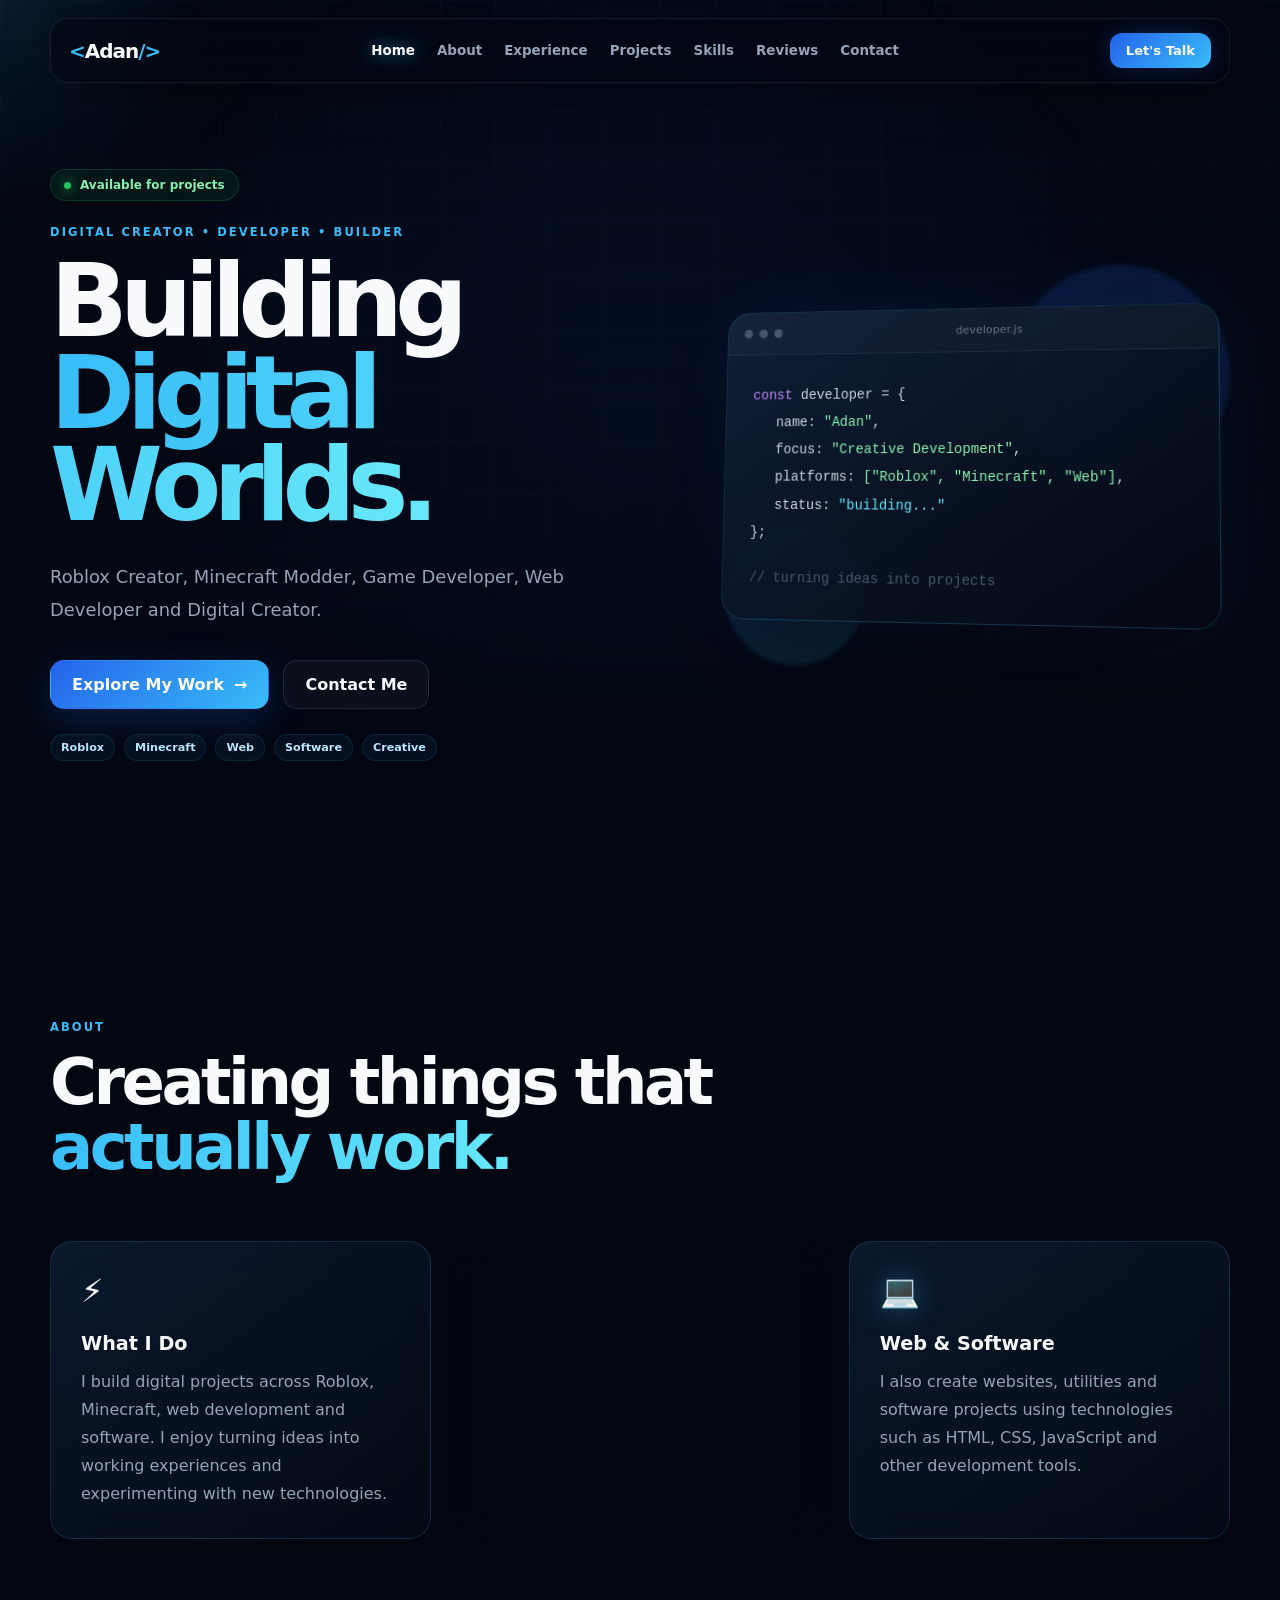
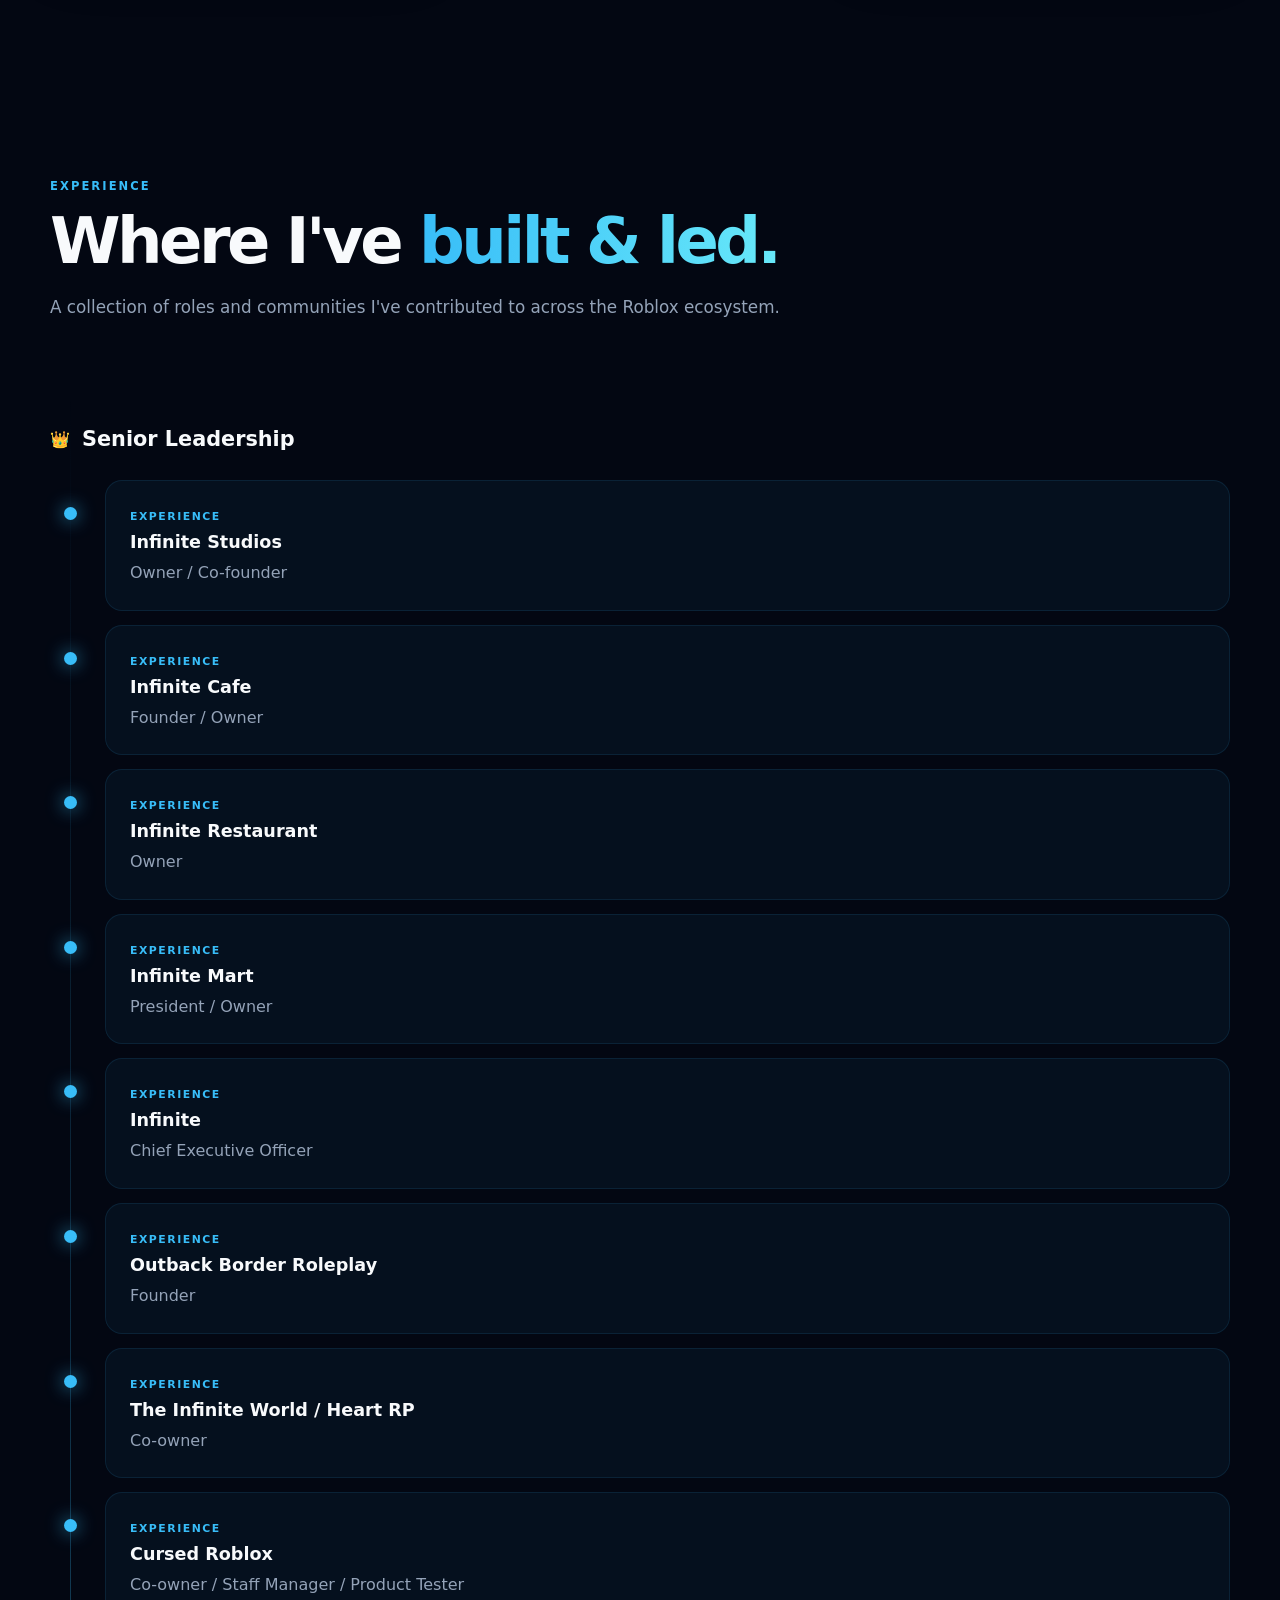
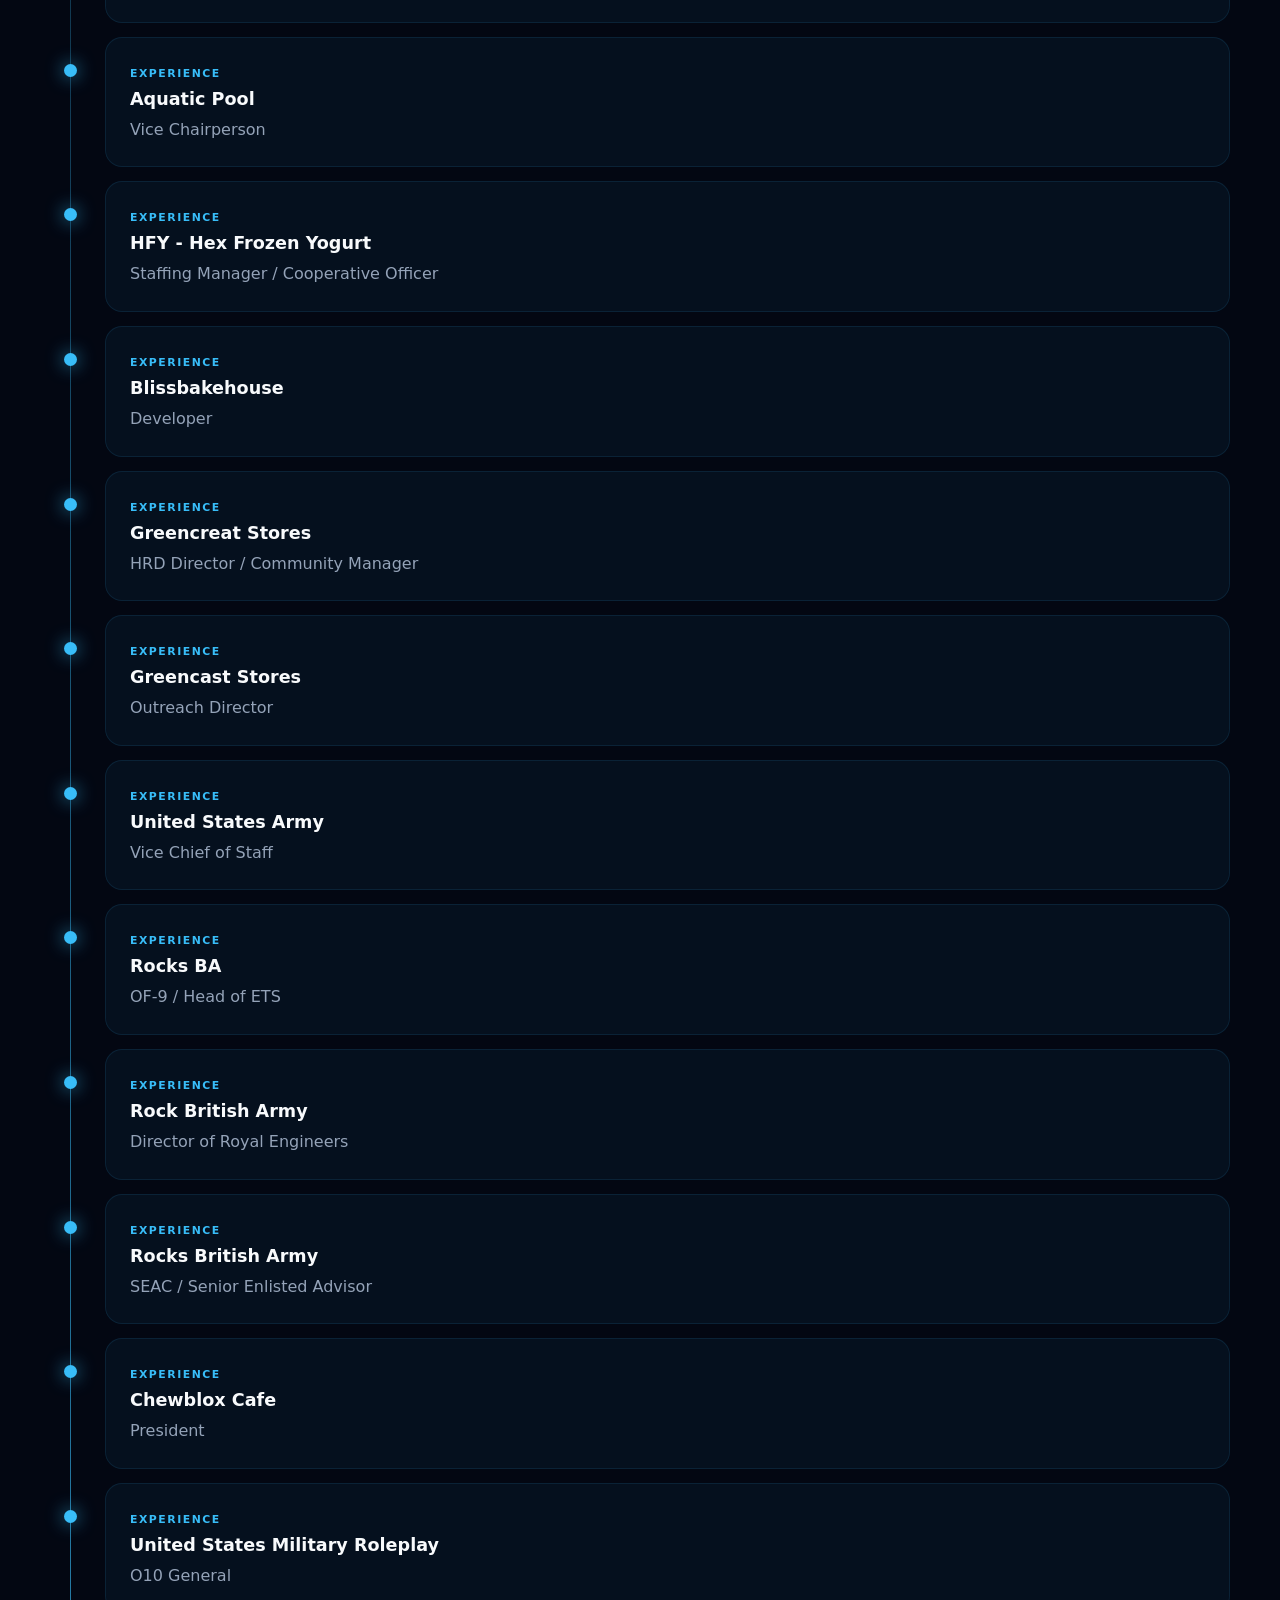
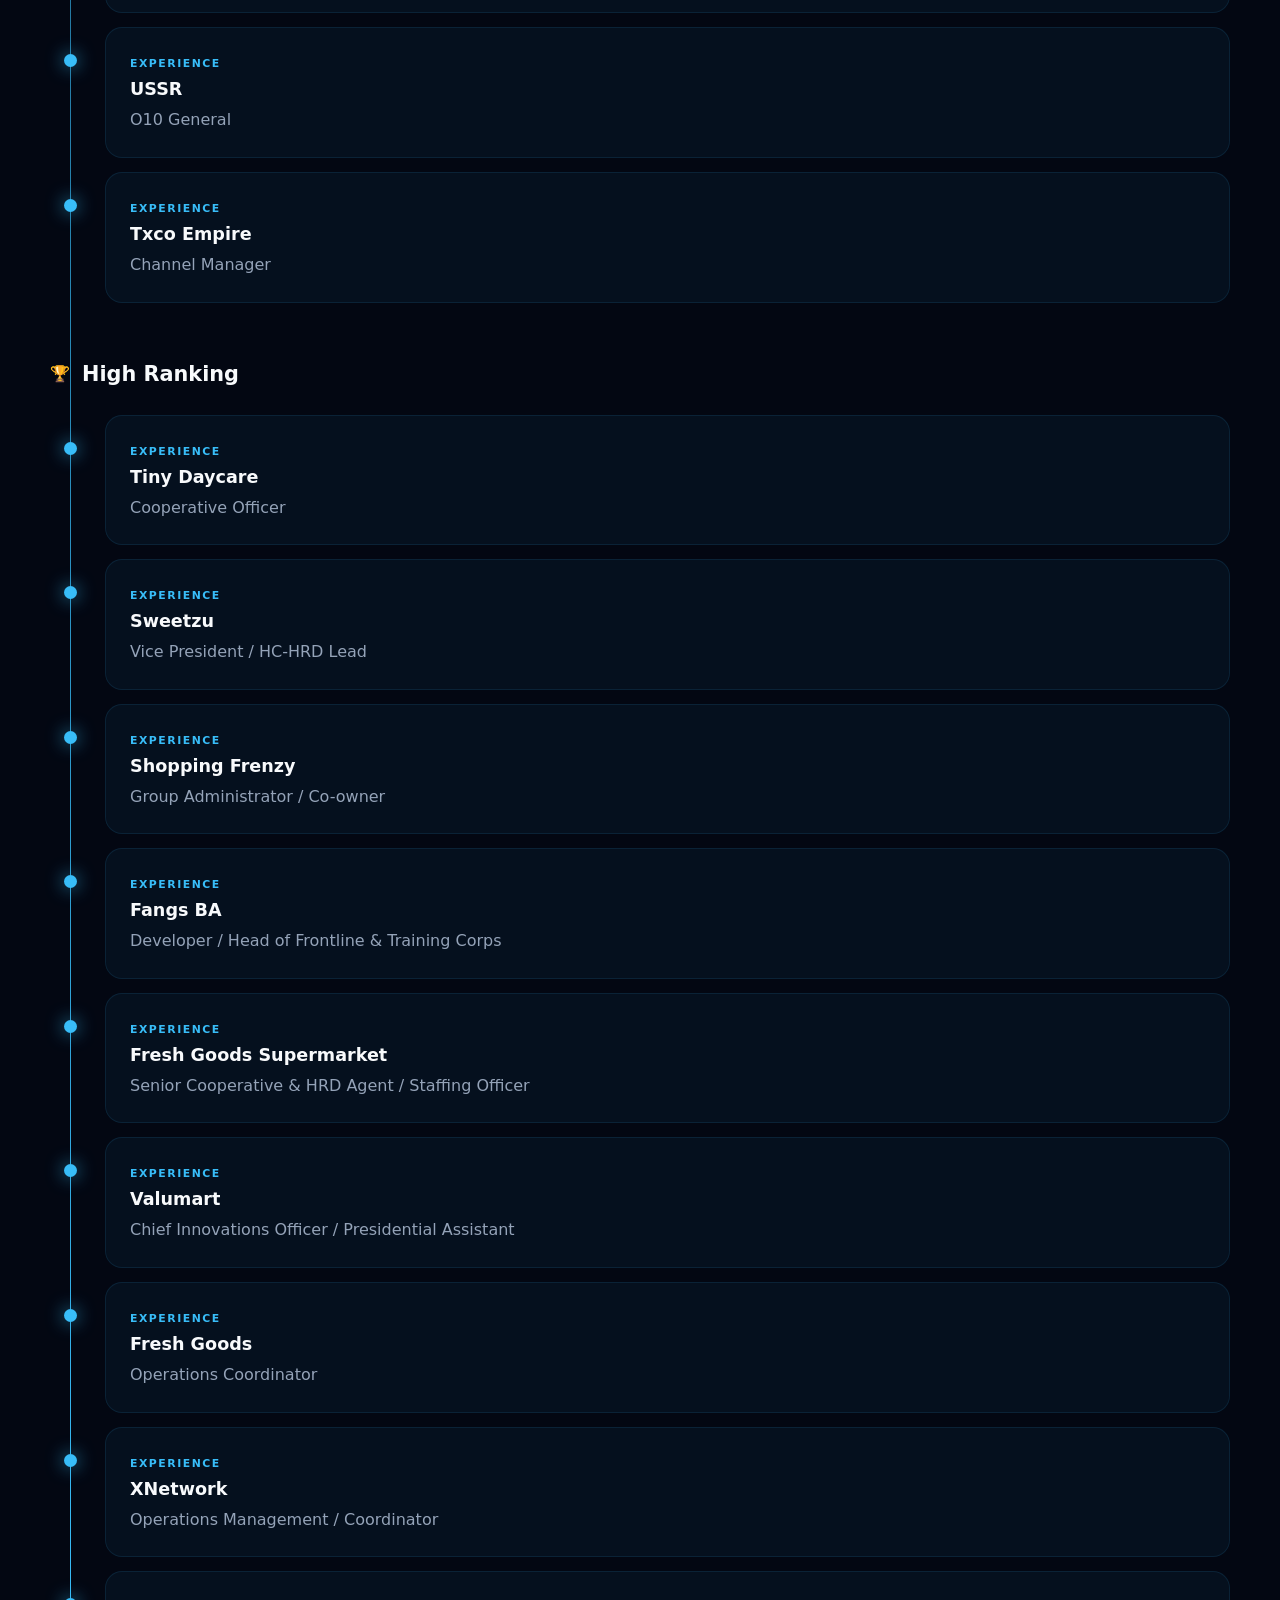
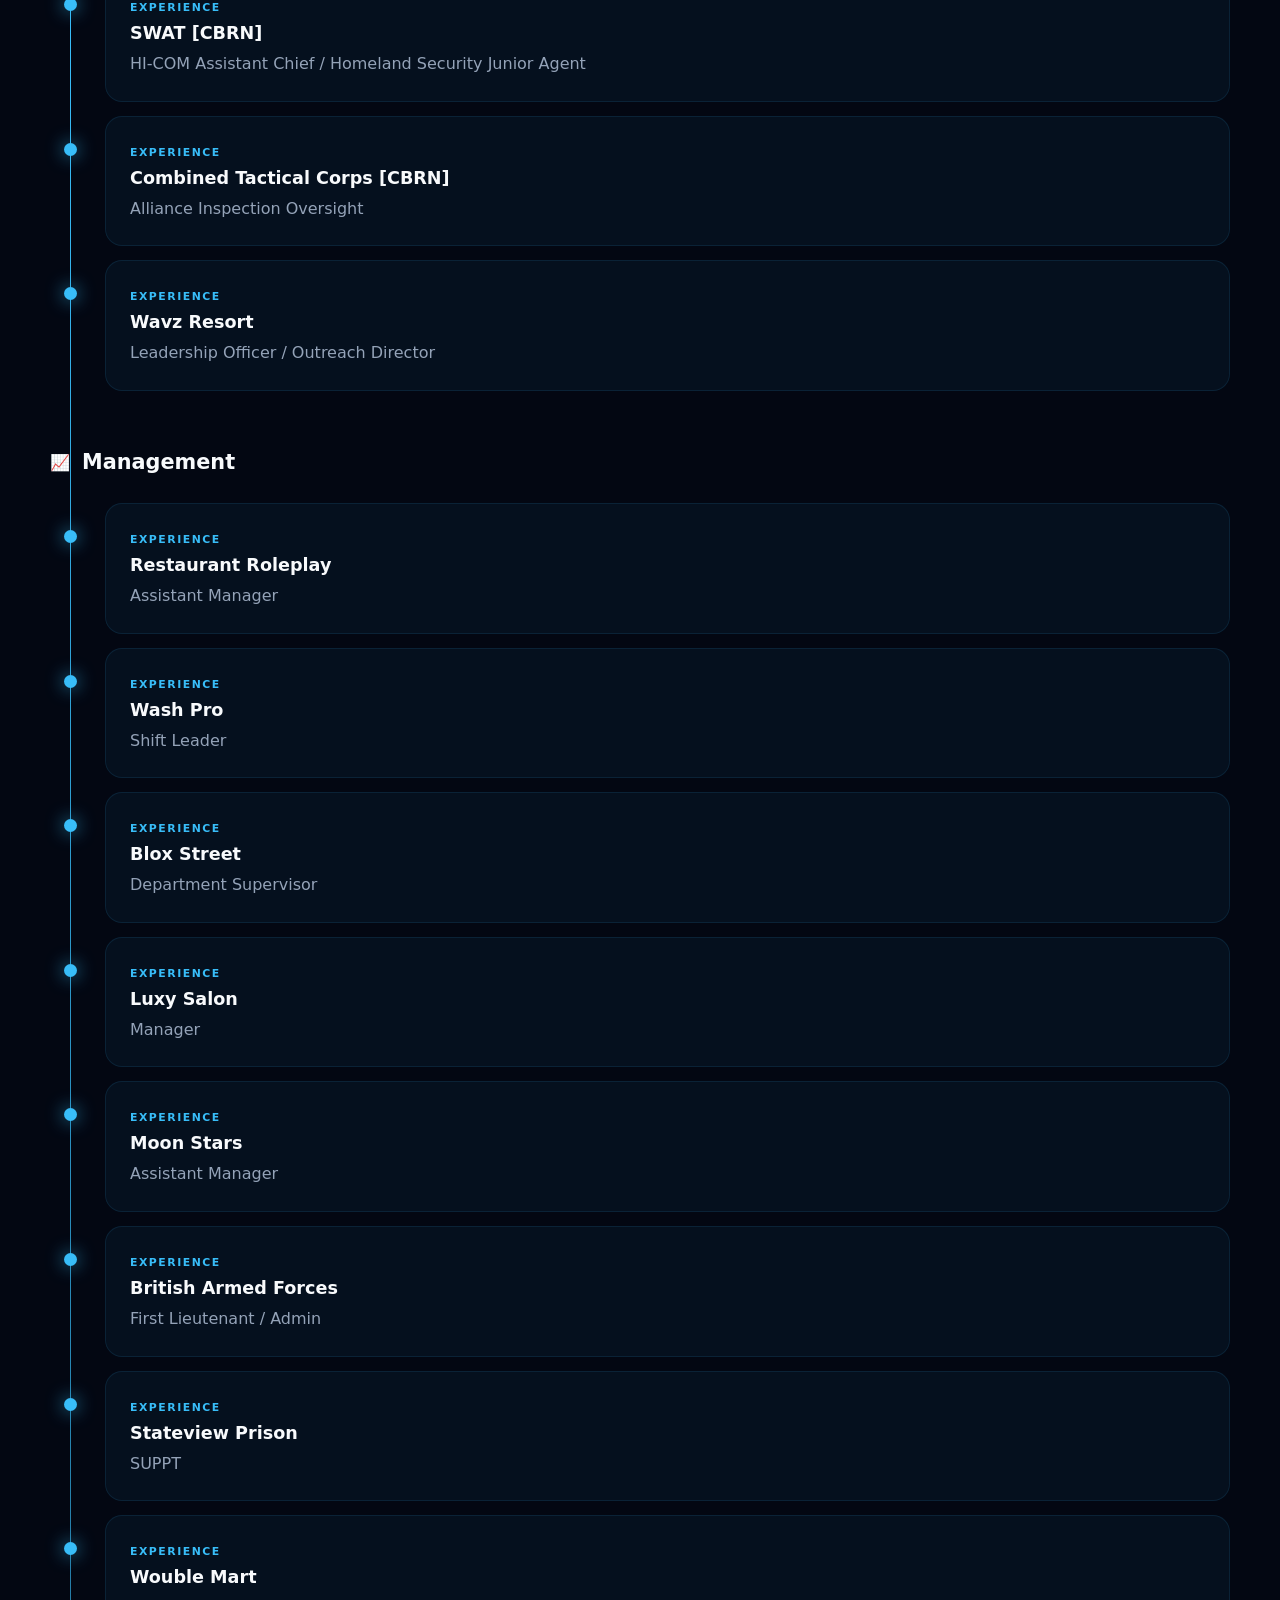
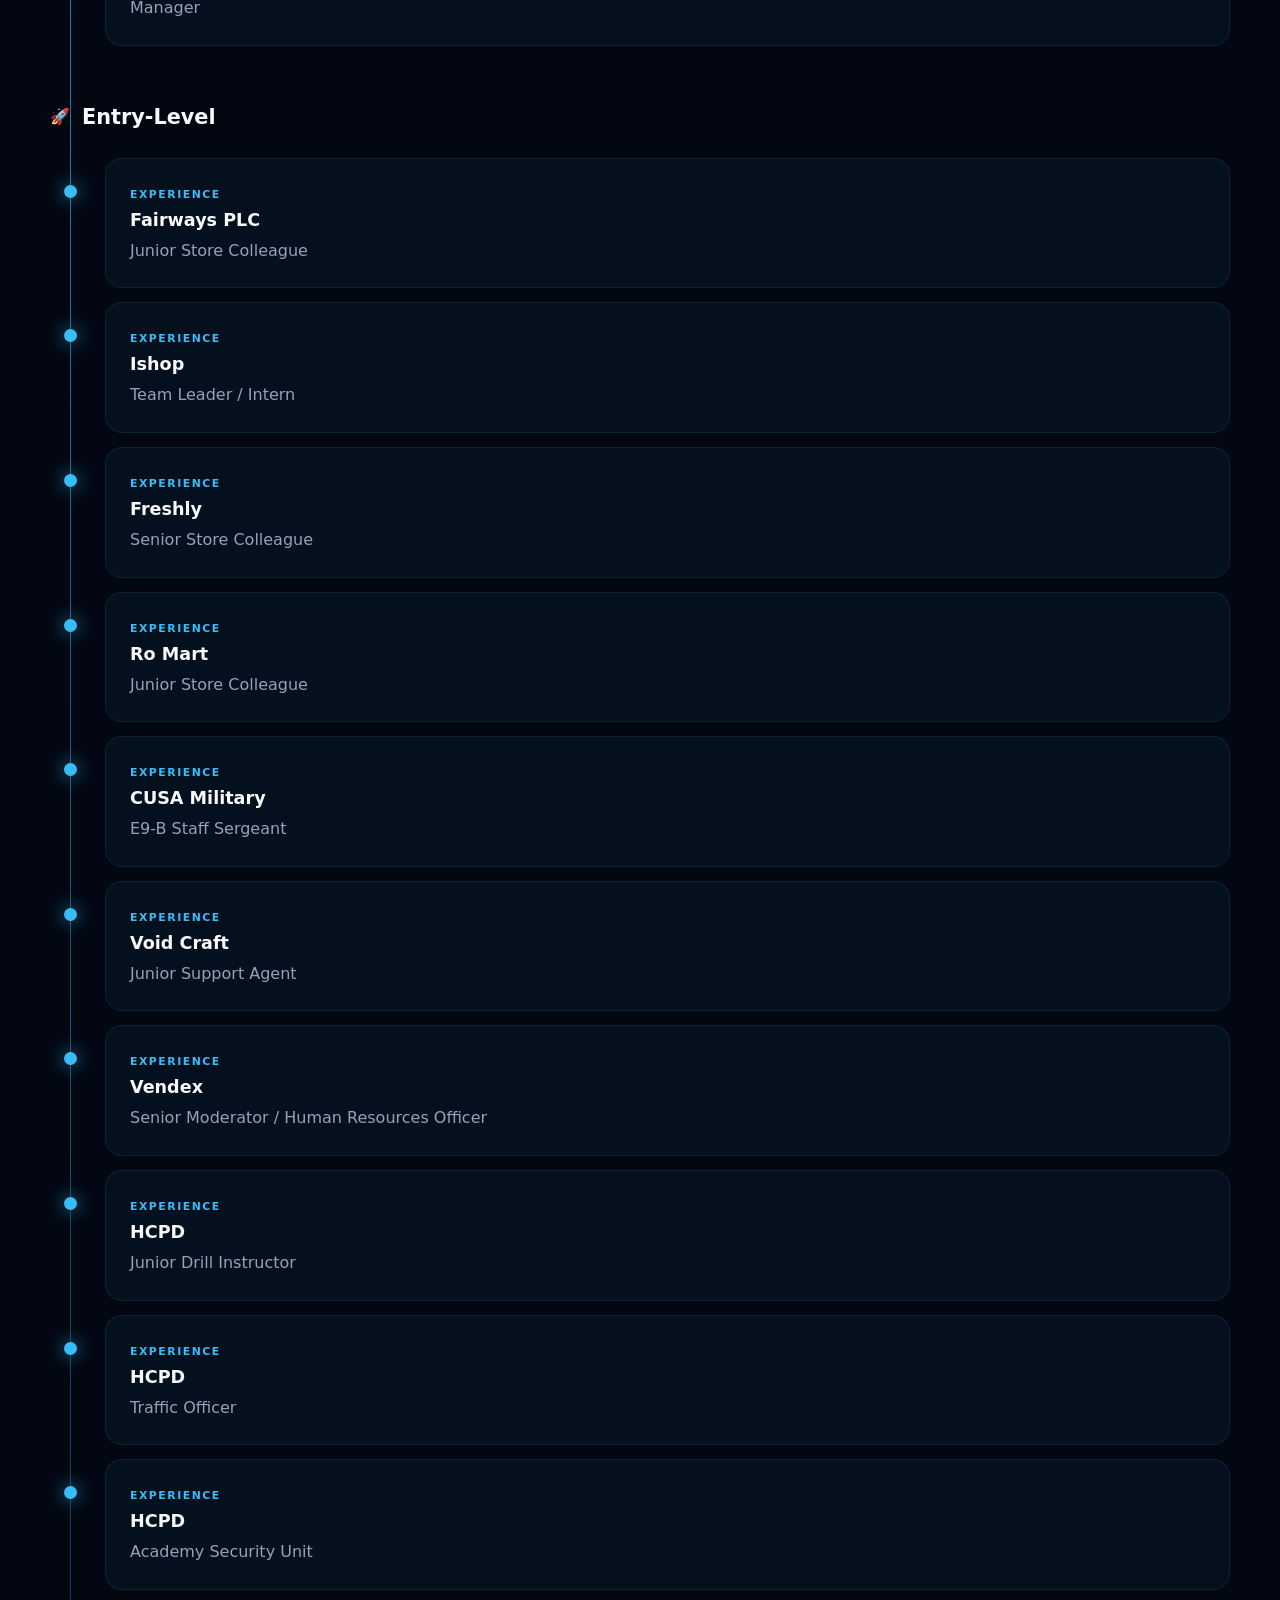
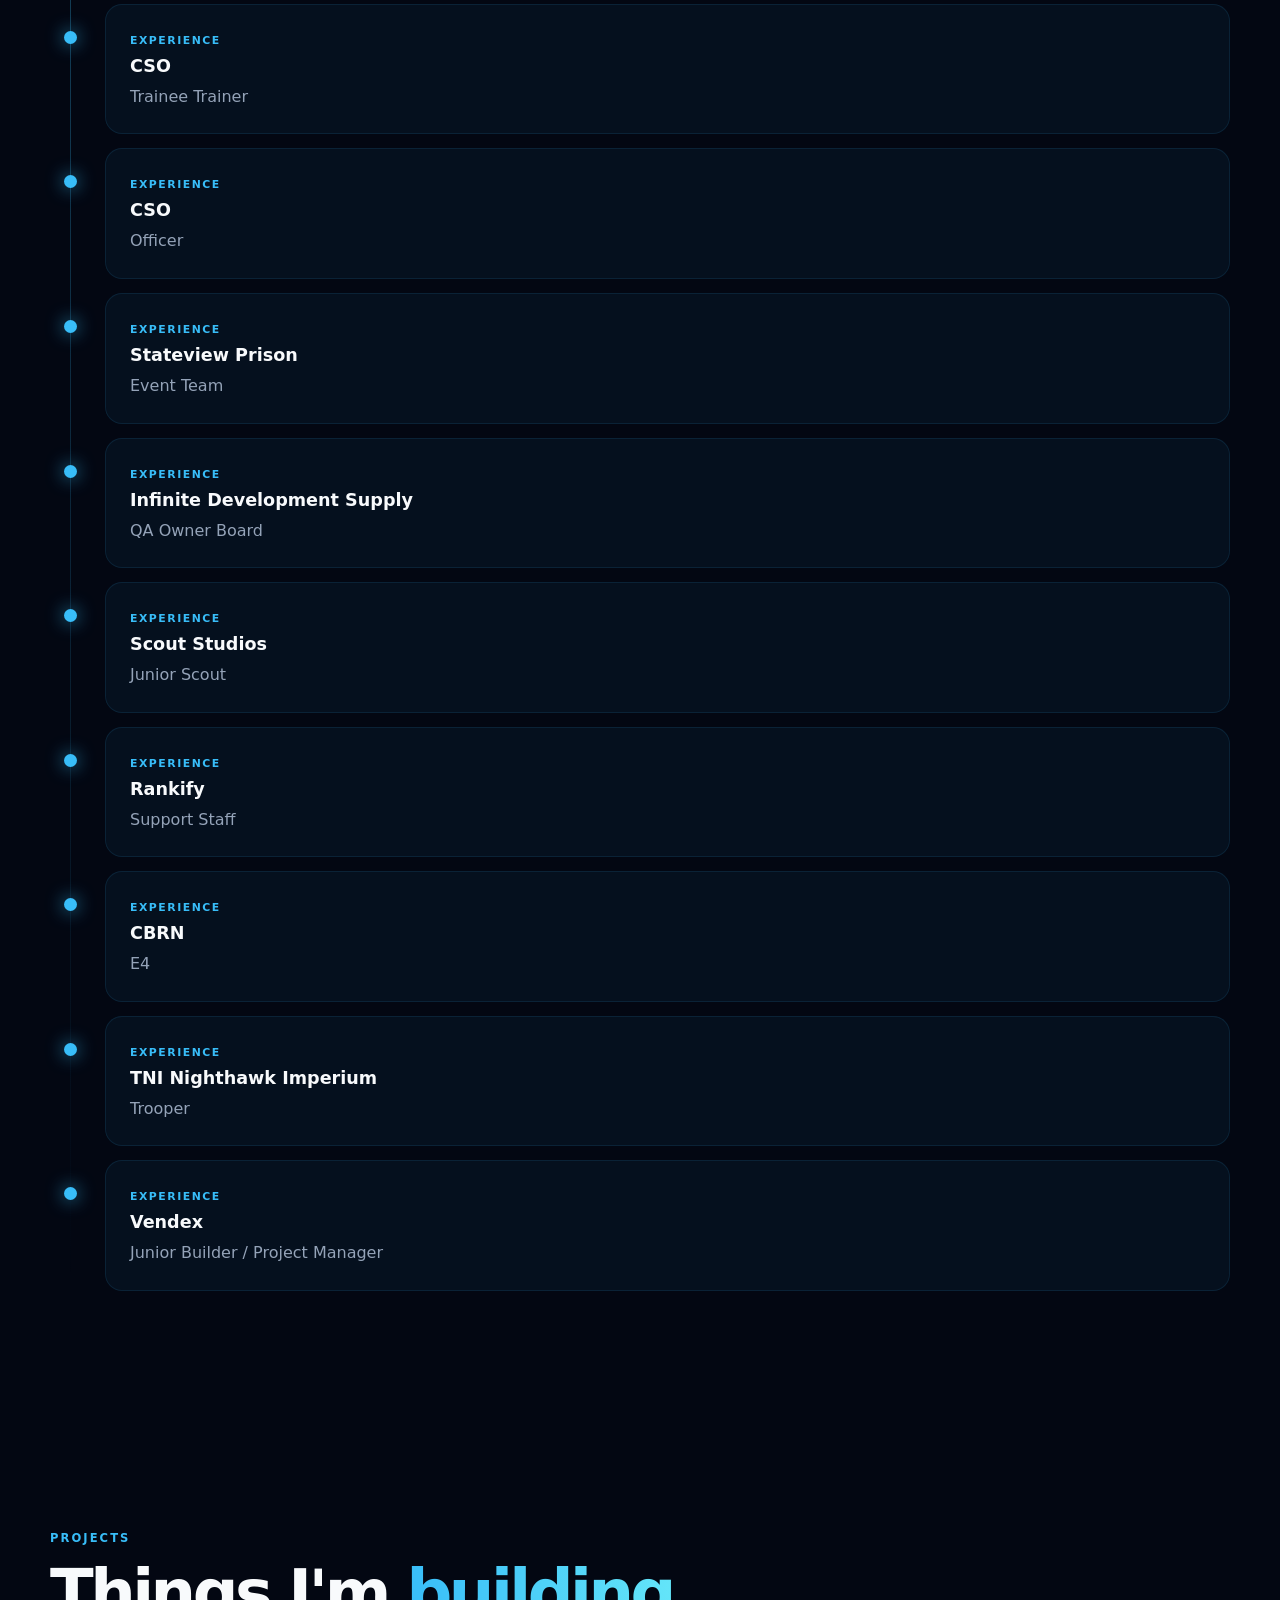
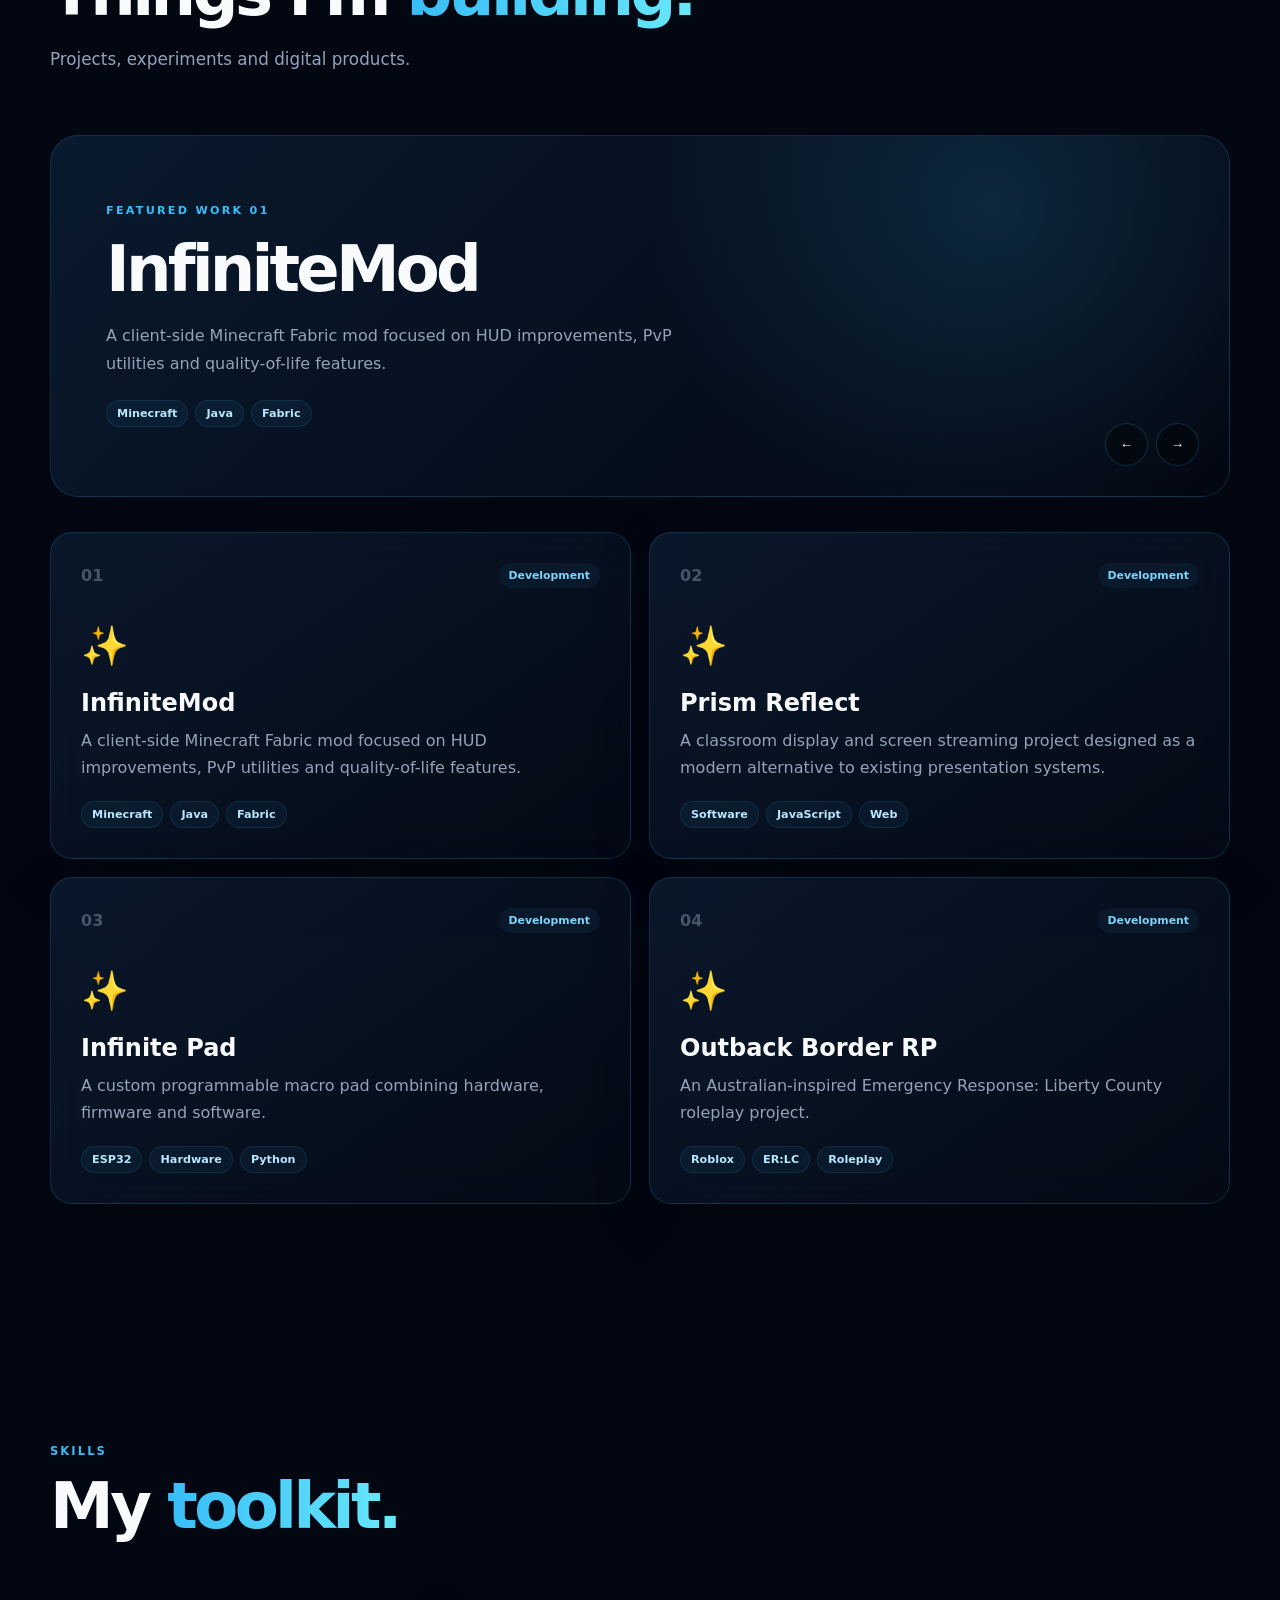
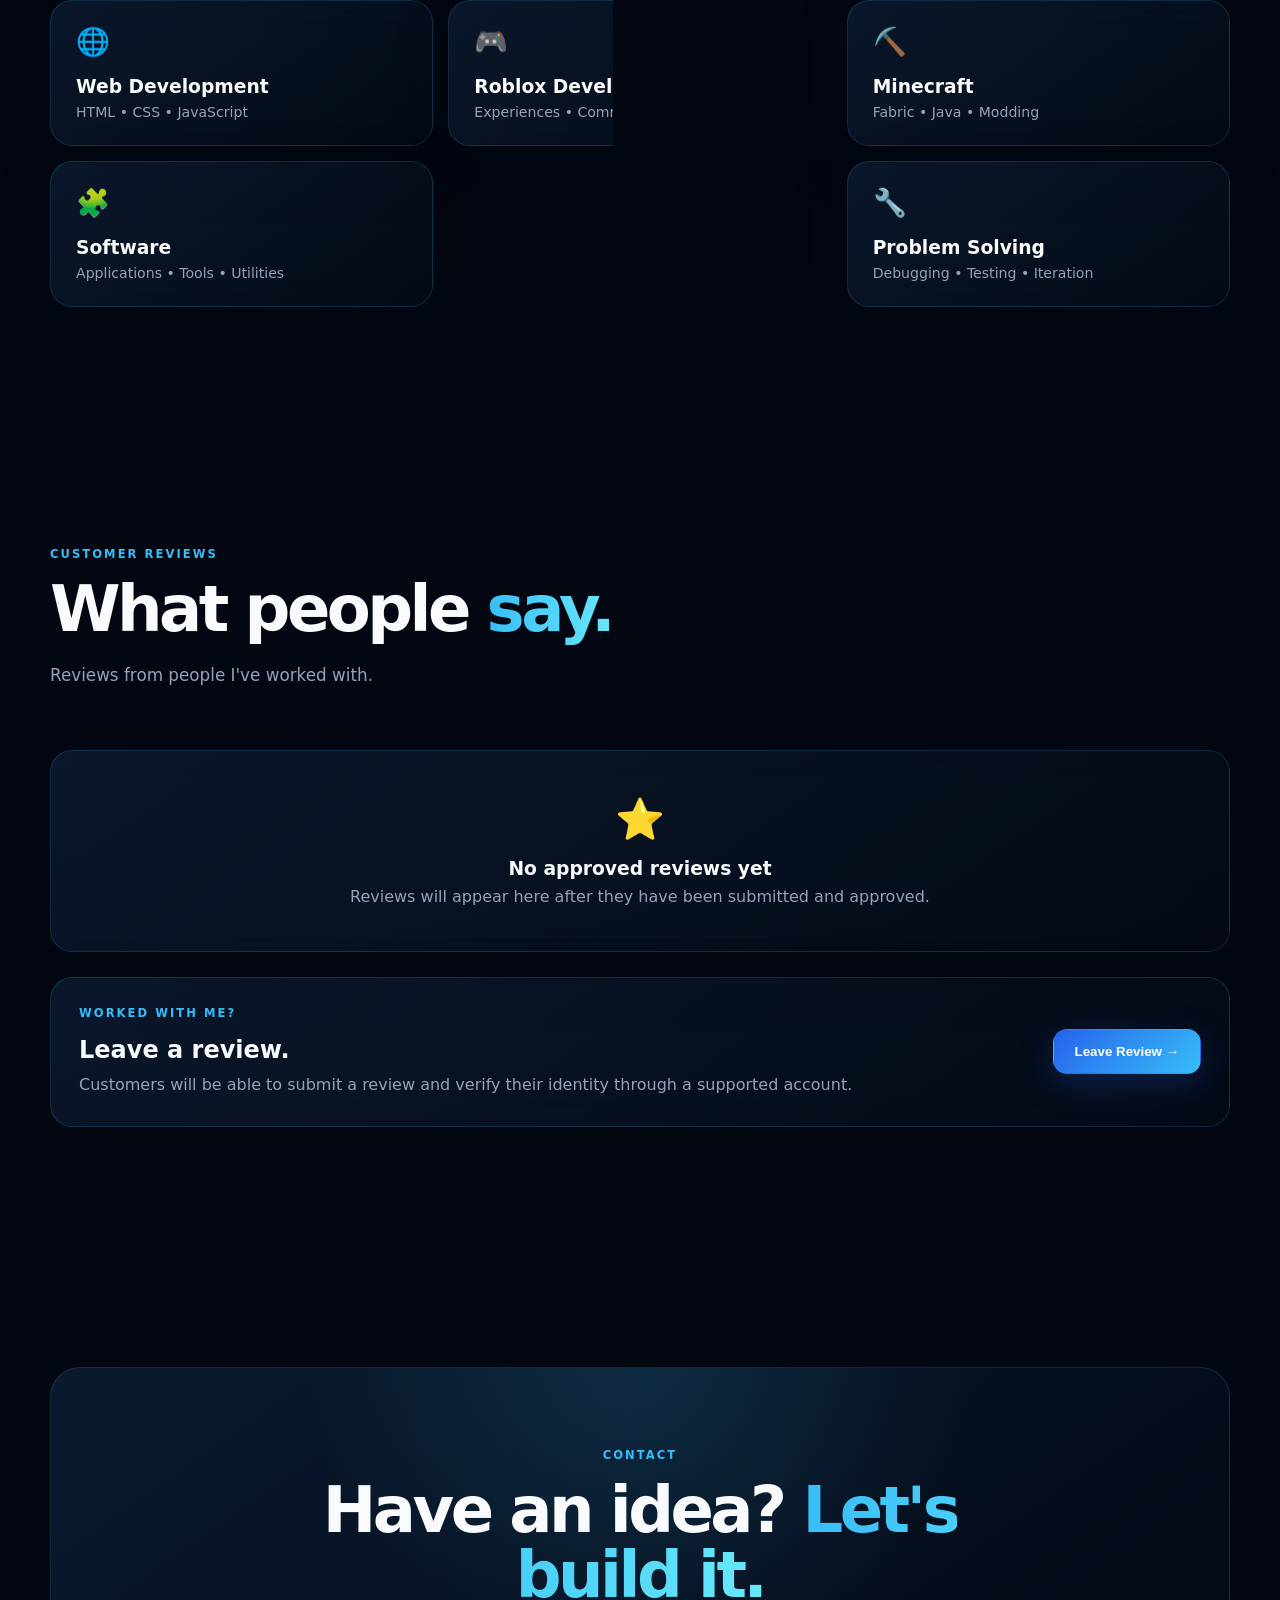
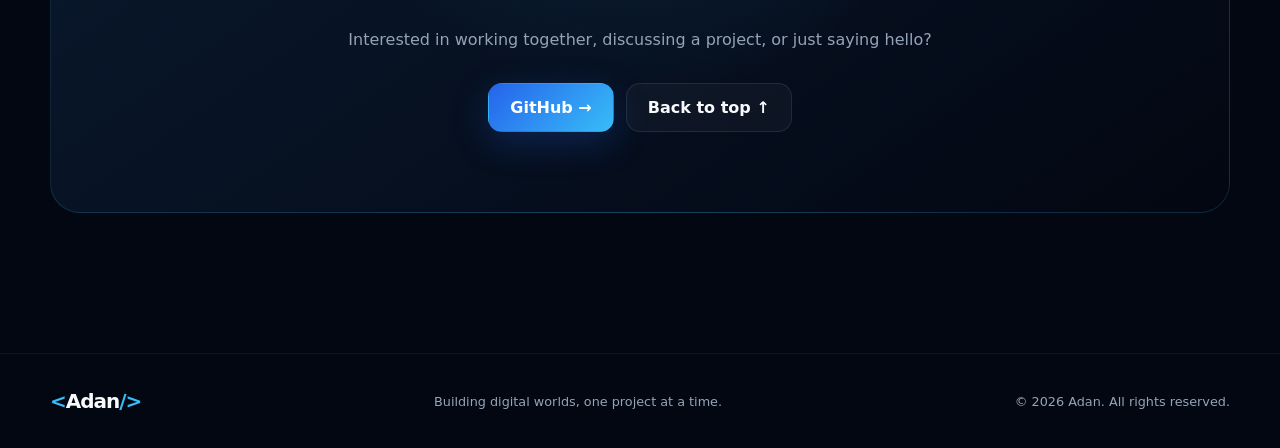
==== public/index.html @ 9a0c4b86 "Harden deployment and owner dashboard Isolate public Cloudflare assets, add D1-backed API rate limit" ====
﻿<!DOCTYPE html>
<html lang="en">
<head>
    <meta charset="UTF-8">
    <meta name="viewport" content="width=device-width, initial-scale=1.0">

    <meta name="description" content="Adan — Roblox Creator, Minecraft Modder, Game Developer, Web Developer and Digital Creator.">

    <title>Adan | Developer & Digital Creator</title>

    <link rel="stylesheet" href="style.css">
</head>

<body>

    <div class="cursor-glow"></div>

    <div class="background-grid"></div>

    <!-- NAVIGATION -->
    <header class="navbar">

        <a href="#home" class="logo">
            <span>&lt;</span>Adan<span>/&gt;</span>
        </a>

        <nav>
            <a href="#home">Home</a>
            <a href="#about">About</a>
            <a href="#experience">Experience</a>
            <a href="#projects">Projects</a>
            <a href="#skills">Skills</a>
            <a href="#reviews">Reviews</a>
            <a href="#contact">Contact</a>
        </nav>

        <button class="menu-toggle" type="button" aria-expanded="false" aria-controls="site-navigation">
            <span></span>
            <span></span>
            <span></span>
            <span class="sr-only">Toggle navigation</span>
        </button>

        <a href="#contact" class="nav-button">
            Let's Talk
        </a>

    </header>


    <main>

        <!-- HERO -->
        <section id="home" class="hero section">

            <div class="hero-content">

                <div class="status-badge">
                    <span class="status-dot"></span>
                    Available for projects
                </div>

                <p class="eyebrow">
                    DIGITAL CREATOR • DEVELOPER • BUILDER
                </p>

                <h1>
                    Building
                    <span class="gradient-text">Digital Worlds.</span>
                </h1>

                <p class="hero-subtitle">
                    Roblox Creator, Minecraft Modder, Game Developer,
                    Web Developer and Digital Creator.
                </p>

                <div class="hero-buttons">

                    <a href="#projects" class="button primary">
                        Explore My Work
                        <span>→</span>
                    </a>

                    <a href="#contact" class="button secondary">
                        Contact Me
                    </a>

                </div>

                <div class="hero-tags">
                    <span>Roblox</span>
                    <span>Minecraft</span>
                    <span>Web</span>
                    <span>Software</span>
                    <span>Creative</span>
                </div>

            </div>

            <div class="hero-visual">

                <div class="orb orb-one"></div>
                <div class="orb orb-two"></div>

                <div class="code-window">

                    <div class="window-bar">
                        <span></span>
                        <span></span>
                        <span></span>

                        <p>developer.js</p>
                    </div>

                    <div class="code-content">
                        <p><span class="code-purple">const</span> developer = {</p>

                        <p class="indent">
                            name:
                            <span class="code-green">"Adan"</span>,
                        </p>

                        <p class="indent">
                            focus:
                            <span class="code-green">"Creative Development"</span>,
                        </p>

                        <p class="indent">
                            platforms:
                            <span class="code-green">["Roblox", "Minecraft", "Web"]</span>,
                        </p>

                        <p class="indent">
                            status:
                            <span class="code-blue">"building..."</span>
                        </p>

                        <p>};</p>

                        <p class="code-comment">
                            // turning ideas into projects
                        </p>
                    </div>

                </div>

            </div>

        </section>


        <!-- ABOUT -->
        <section id="about" class="section">

            <div class="section-heading">
                <p class="eyebrow">ABOUT</p>
                <h2>Creating things that <span class="gradient-text">actually work.</span></h2>
            </div>

            <div class="about-grid">

                <div class="about-card glass-card">

                    <div class="card-icon">⚡</div>

                    <h3>What I Do</h3>

                    <p>
                        I build digital projects across Roblox, Minecraft,
                        web development and software. I enjoy turning ideas
                        into working experiences and experimenting with new
                        technologies.
                    </p>

                </div>

                <div class="about-card glass-card">

                    <div class="card-icon">🎮</div>

                    <h3>Gaming & Development</h3>

                    <p>
                        From Roblox experiences and roleplay communities
                        to Minecraft mods and developer tools, I build
                        projects designed for real users.
                    </p>

                </div>

                <div class="about-card glass-card">

                    <div class="card-icon">💻</div>

                    <h3>Web & Software</h3>

                    <p>
                        I also create websites, utilities and software
                        projects using technologies such as HTML, CSS,
                        JavaScript and other development tools.
                    </p>

                </div>

            </div>

        </section>


        <!-- EXPERIENCE -->
        <section id="experience" class="section">

            <div class="section-heading">

                <p class="eyebrow">EXPERIENCE</p>

                <h2>
                    Where I've
                    <span class="gradient-text">built & led.</span>
                </h2>

                <p>
                    A collection of roles and communities I've contributed
                    to across the Roblox ecosystem.
                </p>

            </div>

            <div id="experience-list" class="experience-list">

                <div class="loading-card">
                    <div class="loader"></div>
                    <p>Loading experience...</p>
                </div>

            </div>

        </section>


        <!-- PROJECTS -->
        <section id="projects" class="section">

            <div class="section-heading">

                <p class="eyebrow">PROJECTS</p>

                <h2>
                    Things I'm
                    <span class="gradient-text">building.</span>
                </h2>

                <p>
                    Projects, experiments and digital products.
                </p>

            </div>

            <div id="projects-list" class="projects-grid">
                <div class="loading-card">
                    <div class="loader"></div>
                    <p>Loading projects...</p>
                </div>
            </div>

        </section>


        <!-- SKILLS -->
        <section id="skills" class="section">

            <div class="section-heading">

                <p class="eyebrow">SKILLS</p>

                <h2>
                    My
                    <span class="gradient-text">toolkit.</span>
                </h2>

            </div>

            <div class="skills-grid">

                <div class="skill-card glass-card">
                    <span>🌐</span>
                    <h3>Web Development</h3>
                    <p>HTML • CSS • JavaScript</p>
                </div>

                <div class="skill-card glass-card">
                    <span>🎮</span>
                    <h3>Roblox Development</h3>
                    <p>Experiences • Communities • RP</p>
                </div>

                <div class="skill-card glass-card">
                    <span>⛏️</span>
                    <h3>Minecraft</h3>
                    <p>Fabric • Java • Modding</p>
                </div>

                <div class="skill-card glass-card">
                    <span>🧩</span>
                    <h3>Software</h3>
                    <p>Applications • Tools • Utilities</p>
                </div>

                <div class="skill-card glass-card">
                    <span>🎨</span>
                    <h3>Digital Creation</h3>
                    <p>Graphics • GFX • Content</p>
                </div>

                <div class="skill-card glass-card">
                    <span>🔧</span>
                    <h3>Problem Solving</h3>
                    <p>Debugging • Testing • Iteration</p>
                </div>

            </div>

        </section>


        <!-- REVIEWS -->
        <section id="reviews" class="section">

            <div class="section-heading">

                <p class="eyebrow">CUSTOMER REVIEWS</p>

                <h2>
                    What people
                    <span class="gradient-text">say.</span>
                </h2>

                <p>
                    Reviews from people I've worked with.
                </p>

            </div>

            <div id="reviews-list" class="reviews-grid">

                <div class="empty-state glass-card">

                    <div class="empty-icon">⭐</div>

                    <h3>No reviews yet</h3>

                    <p>
                        Reviews will appear here after they have been
                        submitted and approved.
                    </p>

                </div>

            </div>

            <div class="review-callout glass-card">

                <div>
                    <p class="eyebrow">WORKED WITH ME?</p>
                    <h3>Leave a review.</h3>
                    <p>
                        Customers will be able to submit a review and
                        verify their identity through a supported account.
                    </p>
                </div>

                <button class="button primary" id="review-button">
                    Leave Review →
                </button>

            </div>

        </section>


        <!-- CONTACT -->
        <section id="contact" class="section contact-section">

            <div class="contact-card">

                <p class="eyebrow">CONTACT</p>

                <h2>
                    Have an idea?
                    <span class="gradient-text">Let's build it.</span>
                </h2>

                <p>
                    Interested in working together, discussing a project,
                    or just saying hello?
                </p>

                <div class="contact-buttons">

                    <a
                        href="https://github.com/gameworldyt"
                        target="_blank"
                        rel="noopener noreferrer"
                        class="button primary"
                    >
                        GitHub →
                    </a>

                    <a
                        href="#home"
                        class="button secondary"
                    >
                        Back to top ↑
                    </a>

                </div>

            </div>

        </section>

    </main>


    <!-- FOOTER -->
    <footer>

        <div class="footer-inner">

            <div class="footer-logo">
                <span>&lt;</span>Adan<span>/&gt;</span>
            </div>

            <p>
                Building digital worlds, one project at a time.
            </p>

            <p class="copyright">
                © <span id="year"></span> Adan. All rights reserved.
            </p>

        </div>

    </footer>


    <script src="script.js"></script>

</body>
</html>
---- public/style.css ----
﻿:root {
    --bg: #030712;
    --bg-secondary: #07111f;
    --card: rgba(10, 22, 40, 0.72);
    --card-border: rgba(56, 189, 248, 0.18);

    --blue: #2563eb;
    --light-blue: #38bdf8;
    --cyan: #67e8f9;
    --purple: #7c3aed;

    --text: #f8fafc;
    --muted: #94a3b8;
    --success: #22c55e;

    --radius: 22px;
}

* {
    margin: 0;
    padding: 0;
    box-sizing: border-box;
}

html {
    scroll-behavior: smooth;
}

body {
    background: var(--bg);
    color: var(--text);
    font-family:
        Inter,
        ui-sans-serif,
        system-ui,
        -apple-system,
        BlinkMacSystemFont,
        "Segoe UI",
        sans-serif;

    overflow-x: hidden;
}

body::selection {
    background: var(--light-blue);
    color: #00111f;
}

a {
    color: inherit;
    text-decoration: none;
}

button,
a {
    -webkit-tap-highlight-color: transparent;
}

/* ==========================================
   BACKGROUND
========================================== */

.background-grid {
    position: fixed;
    inset: 0;
    z-index: -5;

    background-image:
        linear-gradient(rgba(56, 189, 248, 0.035) 1px, transparent 1px),
        linear-gradient(90deg, rgba(56, 189, 248, 0.035) 1px, transparent 1px);

    background-size: 55px 55px;

    mask-image: linear-gradient(
        to bottom,
        black,
        transparent 90%
    );

    animation: gridMove 20s linear infinite;
}

.background-grid::after {
    content: "";

    position: absolute;
    inset: -50%;

    background:
        radial-gradient(
            circle at center,
            rgba(37, 99, 235, 0.14),
            transparent 35%
        );

    animation: backgroundPulse 8s ease-in-out infinite;
}

@keyframes gridMove {
    from {
        transform: translateY(0);
    }

    to {
        transform: translateY(55px);
    }
}

@keyframes backgroundPulse {
    0%, 100% {
        transform: scale(0.9);
        opacity: 0.5;
    }

    50% {
        transform: scale(1.15);
        opacity: 1;
    }
}

.cursor-glow {
    position: fixed;

    width: 450px;
    height: 450px;

    border-radius: 50%;

    background:
        radial-gradient(
            circle,
            rgba(56, 189, 248, 0.11),
            transparent 65%
        );

    pointer-events: none;

    transform: translate(-50%, -50%);

    z-index: -1;

    transition:
        left 0.08s linear,
        top 0.08s linear;
}

/* ==========================================
   NAVBAR
========================================== */

.navbar {
    position: fixed;

    top: 18px;
    left: 50%;

    transform: translateX(-50%);

    width: min(1180px, calc(100% - 32px));

    padding: 14px 18px;

    display: flex;
    align-items: center;
    justify-content: space-between;

    border: 1px solid rgba(148, 163, 184, 0.12);

    background: rgba(3, 7, 18, 0.68);

    backdrop-filter: blur(22px);

    border-radius: 18px;

    z-index: 1000;

    box-shadow:
        0 10px 50px rgba(0, 0, 0, 0.35);

    transition: 0.35s ease;
}

.navbar.scrolled {
    top: 10px;

    border-color: rgba(56, 189, 248, 0.3);

    box-shadow:
        0 15px 60px rgba(37, 99, 235, 0.14);
}

.logo,
.footer-logo {
    font-size: 1.25rem;
    font-weight: 900;
    letter-spacing: -0.05em;
}

.logo span,
.footer-logo span {
    color: var(--light-blue);
}

.navbar nav {
    display: flex;
    gap: 22px;
}

.navbar nav a {
    color: var(--muted);

    font-size: 0.84rem;
    font-weight: 600;

    transition: 0.25s ease;
}

.navbar nav a:hover,
.navbar nav a.active {
    color: white;

    text-shadow:
        0 0 18px rgba(56, 189, 248, 0.8);
}

.menu-toggle {
    display: none;
    border: 0;
    background: transparent;
    color: var(--text);
    cursor: pointer;
    padding: 8px;
}

.menu-toggle span:not(.sr-only) {
    display: block;
    width: 22px;
    height: 2px;
    margin: 4px 0;
    background: currentColor;
    transition: transform 0.2s ease, opacity 0.2s ease;
}

.sr-only {
    position: absolute;
    width: 1px;
    height: 1px;
    padding: 0;
    margin: -1px;
    overflow: hidden;
    clip: rect(0, 0, 0, 0);
    white-space: nowrap;
    border: 0;
}

.nav-button {
    padding: 10px 16px;

    border-radius: 12px;

    background:
        linear-gradient(
            135deg,
            var(--blue),
            var(--light-blue)
        );

    font-size: 0.82rem;
    font-weight: 800;

    box-shadow:
        0 0 25px rgba(37, 99, 235, 0.25);

    transition: 0.25s ease;
}

.nav-button:hover {
    transform: translateY(-2px) scale(1.04);

    box-shadow:
        0 0 35px rgba(56, 189, 248, 0.45);
}

/* ==========================================
   GENERAL
========================================== */

.section {
    width: min(1180px, calc(100% - 32px));

    margin: auto;

    padding: 120px 0;
}

.section-heading {
    max-width: 780px;

    margin-bottom: 60px;
}

.eyebrow {
    color: var(--light-blue);

    font-size: 0.72rem;
    font-weight: 900;

    letter-spacing: 0.18em;

    margin-bottom: 16px;
}

.section-heading h2,
.contact-card h2 {
    font-size: clamp(2.2rem, 5vw, 4.2rem);

    line-height: 1.02;

    letter-spacing: -0.055em;

    margin-bottom: 18px;
}

.section-heading p:not(.eyebrow) {
    color: var(--muted);

    font-size: 1.05rem;

    line-height: 1.8;
}

.gradient-text {
    background:
        linear-gradient(
            90deg,
            var(--light-blue),
            var(--cyan),
            #ffffff,
            var(--light-blue)
        );

    background-size: 300% auto;

    -webkit-background-clip: text;
    background-clip: text;

    color: transparent;

    animation: gradientFlow 5s linear infinite;
}

@keyframes gradientFlow {
    to {
        background-position: 300% center;
    }
}

/* ==========================================
   HERO
========================================== */

.hero {
    min-height: 100vh;

    display: grid;

    grid-template-columns: 1.05fr 0.95fr;

    align-items: center;

    gap: 60px;

    padding-top: 150px;
}

.status-badge {
    display: inline-flex;

    align-items: center;

    gap: 9px;

    padding: 8px 13px;

    margin-bottom: 24px;

    border-radius: 999px;

    background: rgba(34, 197, 94, 0.08);

    border: 1px solid rgba(34, 197, 94, 0.2);

    color: #86efac;

    font-size: 0.75rem;

    font-weight: 800;
}

.status-dot {
    width: 7px;
    height: 7px;

    border-radius: 50%;

    background: var(--success);

    box-shadow:
        0 0 12px var(--success);

    animation: statusPulse 1.8s infinite;
}

@keyframes statusPulse {
    0%, 100% {
        transform: scale(1);
        opacity: 1;
    }

    50% {
        transform: scale(1.6);
        opacity: 0.5;
    }
}

.hero h1 {
    font-size: clamp(4rem, 8vw, 7.5rem);

    line-height: 0.9;

    letter-spacing: -0.08em;

    margin-bottom: 30px;

    animation: heroEnter 1s ease both;
}

.hero-subtitle {
    max-width: 650px;

    color: var(--muted);

    font-size: 1.12rem;

    line-height: 1.8;

    animation: heroEnter 1s 0.15s ease both;
}

@keyframes heroEnter {
    from {
        opacity: 0;
        transform: translateY(30px);
    }

    to {
        opacity: 1;
        transform: translateY(0);
    }
}

.hero-buttons {
    display: flex;

    gap: 14px;

    margin-top: 34px;

    animation: heroEnter 1s 0.3s ease both;
}

.button {
    display: inline-flex;

    align-items: center;
    justify-content: center;

    gap: 10px;

    padding: 14px 21px;

    border-radius: 14px;

    font-weight: 800;

    border: 1px solid transparent;

    cursor: pointer;

    transition:
        transform 0.25s ease,
        box-shadow 0.25s ease,
        border-color 0.25s ease;
}

.button:hover {
    transform: translateY(-4px);
}

.button.primary {
    background:
        linear-gradient(
            135deg,
            var(--blue),
            var(--light-blue)
        );

    color: white;

    box-shadow:
        0 10px 35px rgba(37, 99, 235, 0.25);
}

.button.primary:hover {
    box-shadow:
        0 15px 50px rgba(56, 189, 248, 0.4);
}

.button.secondary {
    background: rgba(255,255,255,0.035);

    border-color: rgba(148,163,184,0.15);

    color: var(--text);
}

.button.secondary:hover {
    border-color: rgba(56,189,248,0.4);
}

.hero-tags {
    display: flex;

    flex-wrap: wrap;

    gap: 9px;

    margin-top: 25px;
}

.hero-tags span,
.project-tags span {
    padding: 6px 10px;

    border-radius: 999px;

    background: rgba(56, 189, 248, 0.06);

    border: 1px solid rgba(56, 189, 248, 0.12);

    color: #bae6fd;

    font-size: 0.7rem;

    font-weight: 700;
}

/* ==========================================
   CODE WINDOW
========================================== */

.hero-visual {
    position: relative;

    min-height: 500px;

    display: grid;

    place-items: center;
}

.code-window {
    width: min(500px, 100%);

    border-radius: 24px;

    overflow: hidden;

    background:
        linear-gradient(
            145deg,
            rgba(15, 32, 55, 0.9),
            rgba(3, 7, 18, 0.95)
        );

    border: 1px solid rgba(56,189,248,0.18);

    box-shadow:
        0 30px 100px rgba(0,0,0,0.5),
        0 0 80px rgba(37,99,235,0.13);

    transform:
        perspective(1000px)
        rotateY(-8deg)
        rotateX(4deg);

    animation:
        floatingWindow 5s ease-in-out infinite;
}

@keyframes floatingWindow {
    0%, 100% {
        transform:
            perspective(1000px)
            rotateY(-8deg)
            rotateX(4deg)
            translateY(0);
    }

    50% {
        transform:
            perspective(1000px)
            rotateY(-4deg)
            rotateX(2deg)
            translateY(-15px);
    }
}

.window-bar {
    display: flex;

    align-items: center;

    gap: 7px;

    padding: 15px 17px;

    background: rgba(255,255,255,0.025);

    border-bottom: 1px solid rgba(148,163,184,0.1);
}

.window-bar span {
    width: 9px;
    height: 9px;

    border-radius: 50%;

    background: #475569;
}

.window-bar p {
    margin-left: auto;
    margin-right: auto;

    color: #64748b;

    font-size: 0.7rem;
}

.code-content {
    padding: 28px;

    color: #cbd5e1;

    font-family: "Cascadia Code", Consolas, monospace;

    font-size: 0.88rem;

    line-height: 2;
}

.indent {
    padding-left: 25px;
}

.code-purple {
    color: #c084fc;
}

.code-green {
    color: #86efac;
}

.code-blue {
    color: #67e8f9;
}

.code-comment {
    color: #475569;

    margin-top: 18px;
}

.orb {
    position: absolute;

    border-radius: 50%;

    filter: blur(2px);

    pointer-events: none;
}

.orb-one {
    width: 220px;
    height: 220px;

    background: rgba(37,99,235,0.18);

    top: 10%;
    right: 0;

    animation: orbFloat 6s ease-in-out infinite;
}

.orb-two {
    width: 140px;
    height: 140px;

    background: rgba(56,189,248,0.15);

    bottom: 10%;
    left: 5%;

    animation: orbFloat 8s reverse ease-in-out infinite;
}

@keyframes orbFloat {
    50% {
        transform: translate(25px, -25px);
    }
}

/* ==========================================
   GLASS CARDS
========================================== */

.glass-card {
    background:
        linear-gradient(
            145deg,
            rgba(15, 32, 55, 0.68),
            rgba(5, 11, 22, 0.72)
        );

    border: 1px solid var(--card-border);

    border-radius: var(--radius);

    backdrop-filter: blur(18px);

    box-shadow:
        0 20px 60px rgba(0,0,0,0.18);

    transition:
        transform 0.4s ease,
        border-color 0.4s ease,
        box-shadow 0.4s ease;
}

.glass-card:hover {
    transform: translateY(-8px);

    border-color:
        rgba(56,189,248,0.4);

    box-shadow:
        0 25px 70px rgba(0,0,0,0.3),
        0 0 40px rgba(37,99,235,0.08);
}

/* ==========================================
   ABOUT
========================================== */

.about-grid {
    display: grid;

    grid-template-columns: repeat(3, 1fr);

    gap: 18px;
}

.about-card {
    padding: 30px;
}

.card-icon {
    font-size: 2rem;

    margin-bottom: 22px;

    filter:
        drop-shadow(
            0 0 14px
            rgba(56,189,248,0.35)
        );
}

.about-card h3 {
    font-size: 1.2rem;

    margin-bottom: 13px;
}

.about-card p {
    color: var(--muted);

    line-height: 1.75;
}

/* ==========================================
   EXPERIENCE
========================================== */

.experience-list {
    position: relative;

    display: flex;

    flex-direction: column;

    gap: 14px;
}

.experience-list::before {
    content: "";

    position: absolute;

    left: 20px;

    top: 10px;
    bottom: 10px;

    width: 1px;

    background:
        linear-gradient(
            to bottom,
            transparent,
            var(--light-blue),
            transparent
        );
}

.experience-category {
    margin-top: 45px;

    margin-bottom: 15px;

    position: relative;

    z-index: 2;
}

.experience-category-title {
    display: flex;

    align-items: center;

    gap: 12px;
}

.experience-category-title h3 {
    font-size: 1.3rem;
}

.timeline-item {
    position: relative;

    padding-left: 55px;
}

.timeline-dot {
    position: absolute;

    left: 14px;

    top: 27px;

    width: 13px;
    height: 13px;

    border-radius: 50%;

    background: var(--light-blue);

    box-shadow:
        0 0 18px
        rgba(56,189,248,0.8);

    animation: timelinePulse 2.5s infinite;
}

@keyframes timelinePulse {
    50% {
        box-shadow:
            0 0 30px
            rgba(56,189,248,0.35);
    }
}

.timeline-card {
    padding: 24px;

    background:
        rgba(8,20,36,0.7);

    border: 1px solid rgba(56,189,248,0.11);

    border-radius: 17px;

    transition: 0.35s ease;
}

.timeline-card:hover {
    transform: translateX(8px);

    border-color:
        rgba(56,189,248,0.35);
}

.timeline-date {
    color: var(--light-blue);

    font-size: 0.68rem;

    font-weight: 900;

    letter-spacing: 0.14em;
}

.timeline-card h3 {
    margin: 8px 0;

    font-size: 1.1rem;
}

.timeline-card p {
    color: var(--muted);

    line-height: 1.6;
}

/* ==========================================
   FEATURED WORK
========================================== */

.featured-work {
    position: relative;

    overflow: hidden;

    min-height: 360px;

    margin-bottom: 35px;

    border-radius: 28px;

    border: 1px solid rgba(56,189,248,0.16);

    background:
        radial-gradient(
            circle at 80% 20%,
            rgba(56,189,248,0.15),
            transparent 35%
        ),
        linear-gradient(
            135deg,
            rgba(10,27,48,0.95),
            rgba(3,7,18,0.95)
        );
}

.featured-content {
    min-height: 360px;

    display: flex;

    flex-direction: column;

    justify-content: center;

    padding: 55px;

    max-width: 720px;
}

.featured-number {
    color: var(--light-blue);

    font-size: 0.7rem;

    font-weight: 900;

    letter-spacing: 0.2em;

    margin-bottom: 15px;
}

.featured-content h3 {
    font-size: clamp(2.4rem, 5vw, 4.5rem);

    letter-spacing: -0.06em;

    margin-bottom: 16px;
}

.featured-content p {
    color: var(--muted);

    line-height: 1.75;

    max-width: 600px;
}

.featured-controls {
    position: absolute;

    right: 30px;
    bottom: 30px;

    display: flex;

    gap: 8px;
}

.featured-control {
    width: 43px;
    height: 43px;

    border-radius: 50%;

    border: 1px solid rgba(56,189,248,0.2);

    background: rgba(0,0,0,0.35);

    color: white;

    cursor: pointer;

    transition: 0.25s;
}

.featured-control:hover {
    background: var(--blue);

    transform: scale(1.08);
}

/* ==========================================
   PROJECTS
========================================== */

.projects-grid {
    display: grid;

    grid-template-columns: repeat(2, 1fr);

    gap: 18px;
}

.project-card {
    padding: 30px;

    min-height: 310px;

    transform-style: preserve-3d;
}

.project-top {
    display: flex;

    justify-content: space-between;

    align-items: center;
}

.project-number {
    color: #475569;

    font-weight: 900;
}

.project-status {
    color: #7dd3fc;

    font-size: 0.68rem;

    font-weight: 800;

    padding: 6px 10px;

    border-radius: 999px;

    background: rgba(56,189,248,0.06);
}

.project-icon {
    font-size: 2.4rem;

    margin: 35px 0 20px;

    transform: translateZ(20px);
}

.project-card h3 {
    font-size: 1.5rem;

    margin-bottom: 10px;
}

.project-card > p {
    color: var(--muted);

    line-height: 1.7;

    margin-bottom: 20px;
}

.project-tags {
    display: flex;

    flex-wrap: wrap;

    gap: 7px;
}

/* ==========================================
   SKILLS
========================================== */

.skills-grid {
    display: grid;

    grid-template-columns: repeat(3, 1fr);

    gap: 15px;
}

.skill-card {
    padding: 25px;
}

.skill-card > span {
    font-size: 1.7rem;
}

.skill-card h3 {
    margin: 18px 0 7px;
}

.skill-card p {
    color: var(--muted);

    font-size: 0.88rem;
}

/* ==========================================
   REVIEWS
========================================== */

.reviews-grid {
    display: grid;

    grid-template-columns: repeat(2, 1fr);

    gap: 16px;

    margin-bottom: 25px;
}

.review-card {
    padding: 27px;
}

.review-header {
    display: flex;

    align-items: center;

    gap: 13px;

    margin-bottom: 18px;
}

.review-avatar {
    width: 48px;
    height: 48px;

    border-radius: 50%;

    object-fit: cover;

    border: 2px solid rgba(56,189,248,0.3);
}

.review-name {
    font-weight: 800;
}

.review-identity {
    color: var(--muted);

    font-size: 0.72rem;
}

.review-stars {
    color: #facc15;

    letter-spacing: 2px;

    margin-bottom: 13px;
}

.review-text {
    color: #cbd5e1;

    line-height: 1.7;
}

.empty-state {
    padding: 45px;

    text-align: center;

    grid-column: 1 / -1;
}

.empty-icon {
    font-size: 2.5rem;

    margin-bottom: 15px;
}

.empty-state p {
    color: var(--muted);

    margin-top: 8px;
}

.review-callout {
    padding: 28px;

    display: flex;

    justify-content: space-between;

    align-items: center;

    gap: 30px;
}

.review-callout h3 {
    font-size: 1.5rem;

    margin-bottom: 8px;
}

.review-callout p:not(.eyebrow) {
    color: var(--muted);

    line-height: 1.6;
}

/* ==========================================
   CONTACT
========================================== */

.contact-section {
    padding-bottom: 140px;
}

.contact-card {
    position: relative;

    overflow: hidden;

    padding: 80px 55px;

    border-radius: 30px;

    text-align: center;

    background:
        radial-gradient(
            circle at 50% 0%,
            rgba(56,189,248,0.14),
            transparent 45%
        ),
        linear-gradient(
            145deg,
            rgba(11,29,51,0.9),
            rgba(3,7,18,0.96)
        );

    border: 1px solid rgba(56,189,248,0.16);
}

.contact-card h2 {
    max-width: 800px;

    margin: auto auto 18px;
}

.contact-card > p:not(.eyebrow) {
    color: var(--muted);

    max-width: 650px;

    margin: auto;

    line-height: 1.7;
}

.contact-buttons {
    display: flex;

    justify-content: center;

    gap: 12px;

    margin-top: 30px;
}

.discord-handle {
    margin-top: 20px;

    color: #a5b4fc;

    font-weight: 800;
}

/* ==========================================
   FOOTER
========================================== */

footer {
    border-top: 1px solid rgba(148,163,184,0.08);

    padding: 35px 16px;
}

.footer-inner {
    width: min(1180px, 100%);

    margin: auto;

    display: flex;

    align-items: center;

    justify-content: space-between;

    gap: 20px;
}

.footer-inner p {
    color: var(--muted);

    font-size: 0.8rem;
}

/* ==========================================
   LOADING
========================================== */

.loading-card {
    padding: 50px;

    display: flex;

    align-items: center;

    justify-content: center;

    gap: 14px;

    color: var(--muted);
}

.loader {
    width: 20px;
    height: 20px;

    border: 2px solid rgba(56,189,248,0.15);

    border-top-color: var(--light-blue);

    border-radius: 50%;

    animation: spin 0.8s linear infinite;
}

@keyframes spin {
    to {
        transform: rotate(360deg);
    }
}

/* ==========================================
   SCROLL REVEAL
========================================== */

.reveal {
    opacity: 0;

    transform: translateY(35px);

    transition:
        opacity 0.8s ease,
        transform 0.8s ease;
}

.reveal.visible {
    opacity: 1;

    transform: translateY(0);
}

/* ==========================================
   RESPONSIVE
========================================== */

@media (max-width: 900px) {

    .navbar nav {
        display: none;
    }

    .menu-toggle {
        display: block;
    }

    .navbar nav {
        position: absolute;
        top: calc(100% + 8px);
        left: 0;
        right: 0;
        padding: 12px;
        flex-direction: column;
        gap: 2px;
        border: 1px solid rgba(56, 189, 248, 0.18);
        border-radius: 14px;
        background: rgba(3, 7, 18, 0.96);
        box-shadow: 0 20px 50px rgba(0, 0, 0, 0.35);
    }

    .menu-open .navbar nav {
        display: flex;
    }

    .navbar nav a {
        padding: 12px;
    }

    .hero {
        grid-template-columns: 1fr;

        padding-top: 150px;
    }

    .hero-visual {
        min-height: 400px;
    }

    .about-grid,
    .skills-grid {
        grid-template-columns: 1fr 1fr;
    }

}

@media (max-width: 650px) {

    .section {
        padding: 80px 0;
    }

    .hero h1 {
        font-size: 4rem;
    }

    .hero-buttons,
    .contact-buttons {
        flex-direction: column;
    }

    .about-grid,
    .projects-grid,
    .skills-grid,
    .reviews-grid {
        grid-template-columns: 1fr;
    }

    .featured-content {
        padding: 35px;
    }

    .review-callout,
    .footer-inner {
        flex-direction: column;

        text-align: center;

        align-items: stretch;
    }

    .navbar {
        width: calc(100% - 20px);
    }

}

/* ==========================================
   REDUCED MOTION
========================================== */

@media (prefers-reduced-motion: reduce) {

    *,
    *::before,
    *::after {
        animation-duration: 0.01ms !important;
        animation-iteration-count: 1 !important;
        scroll-behavior: auto !important;
        transition-duration: 0.01ms !important;
    }

}
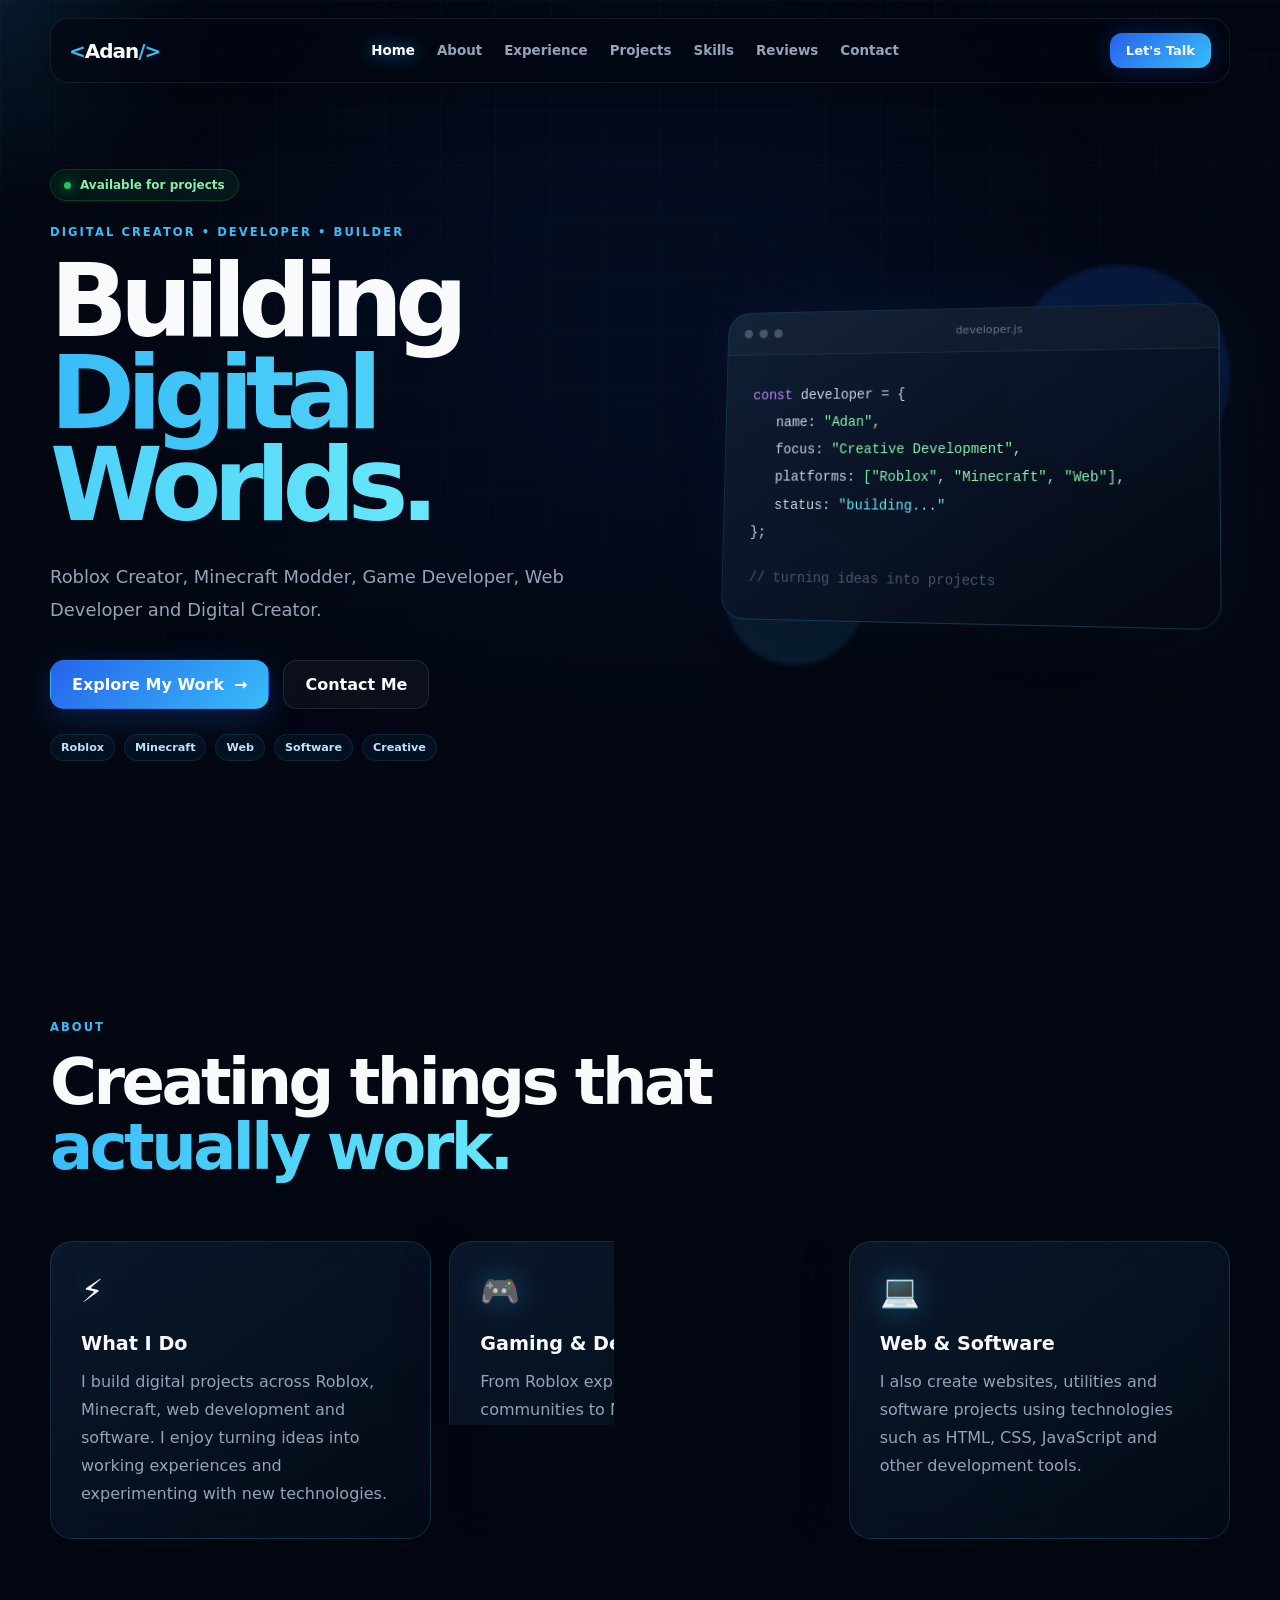
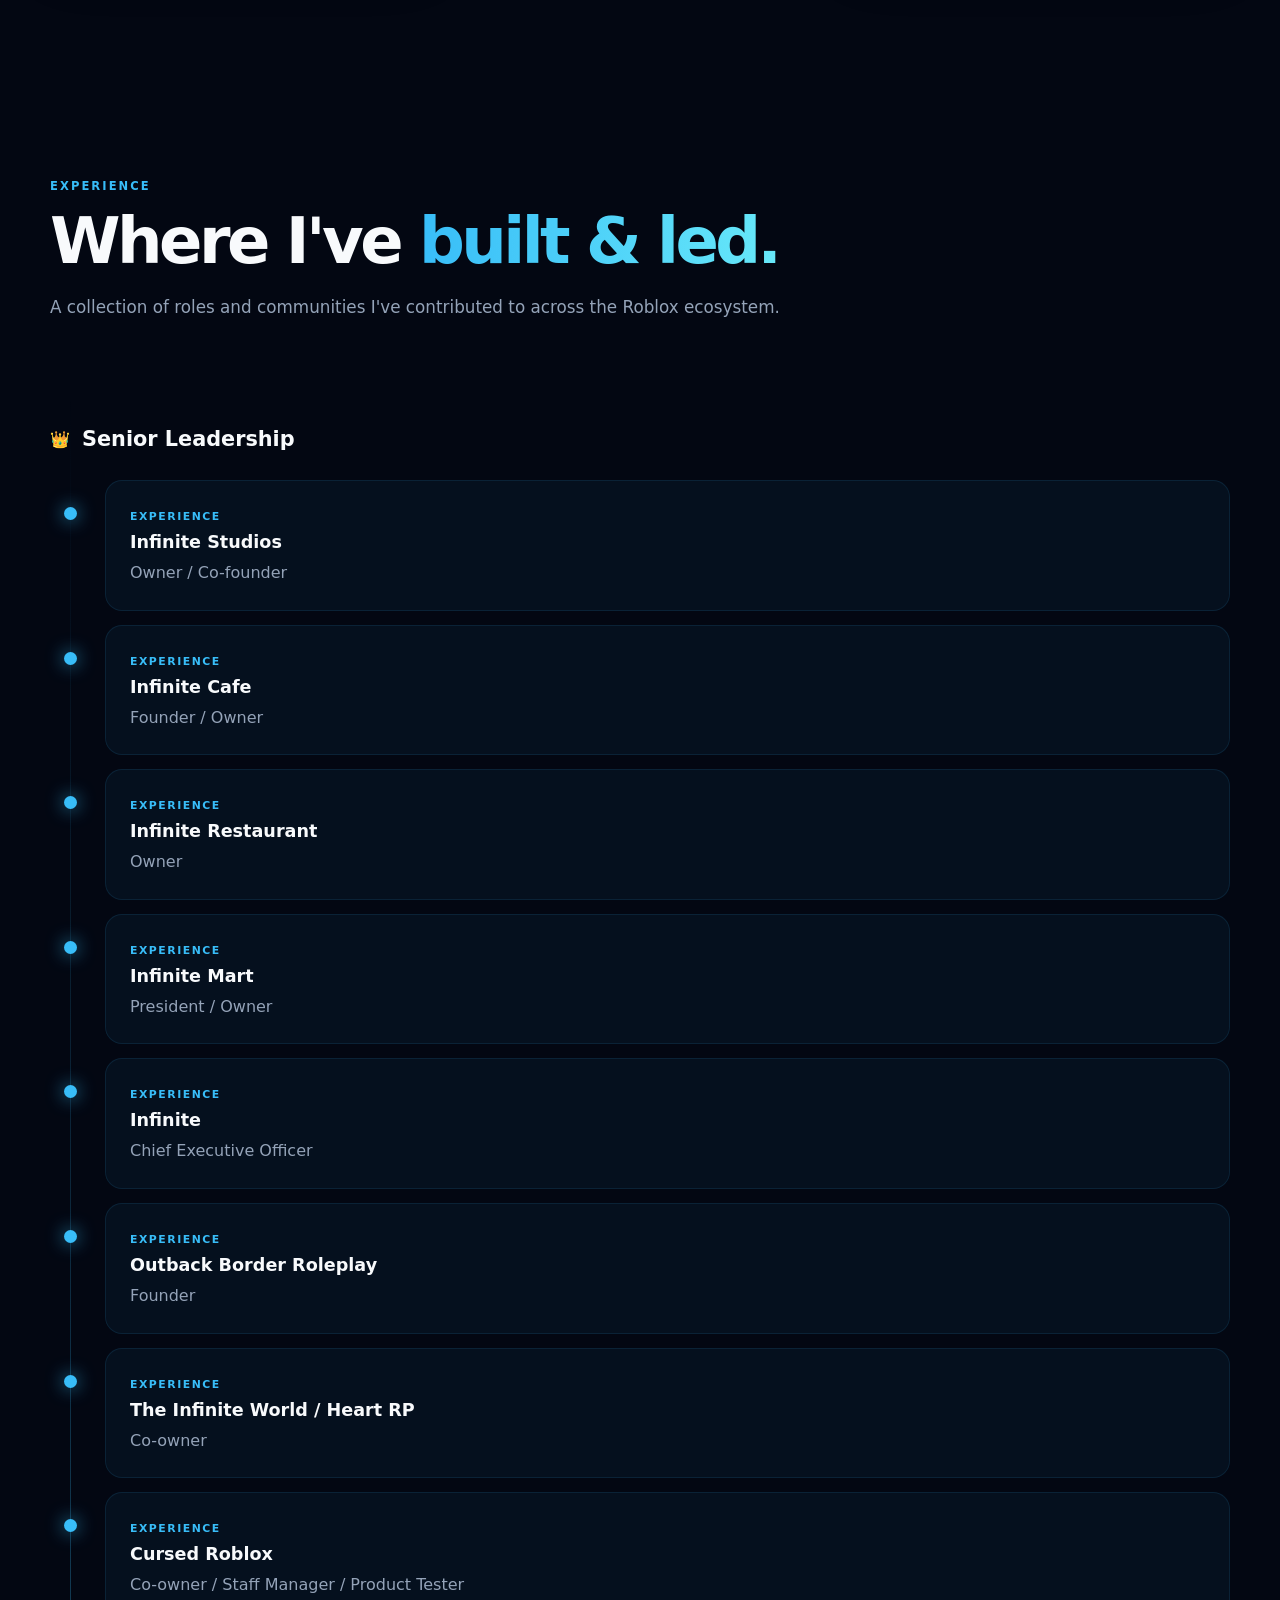
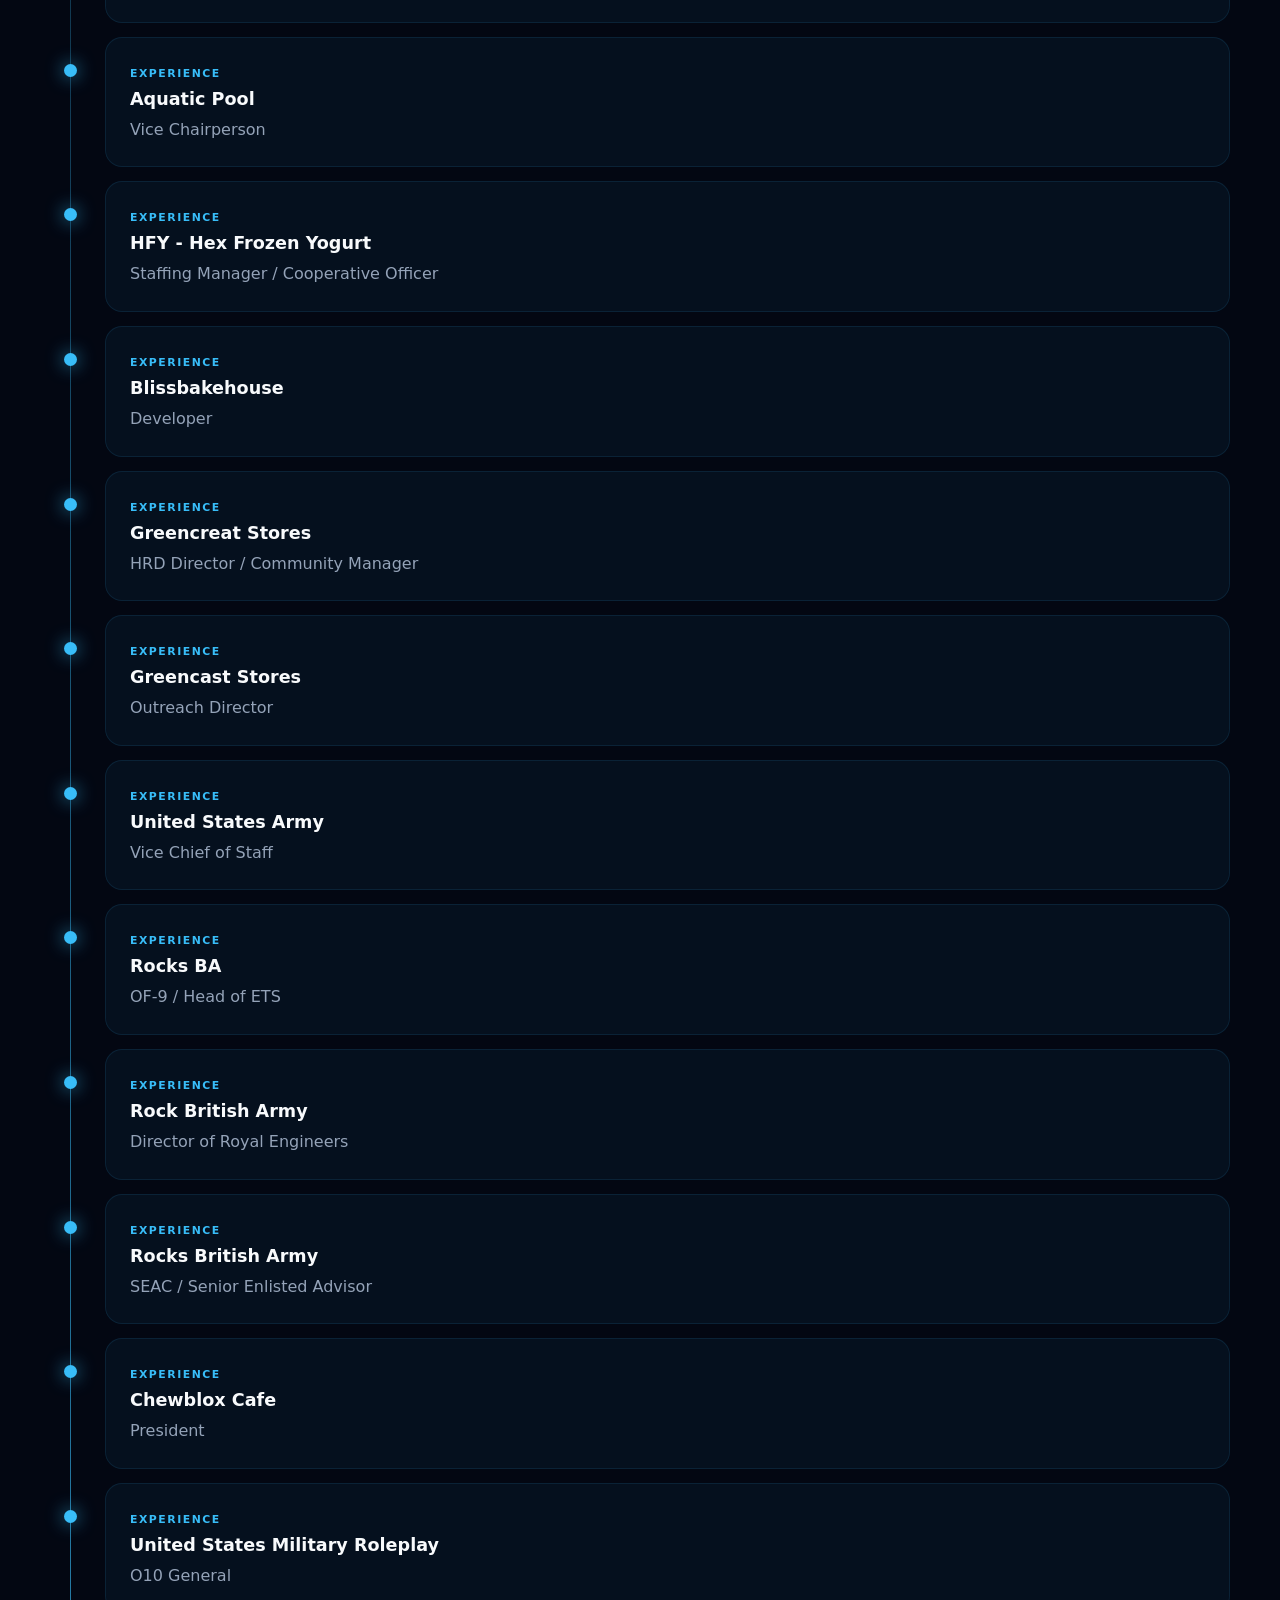
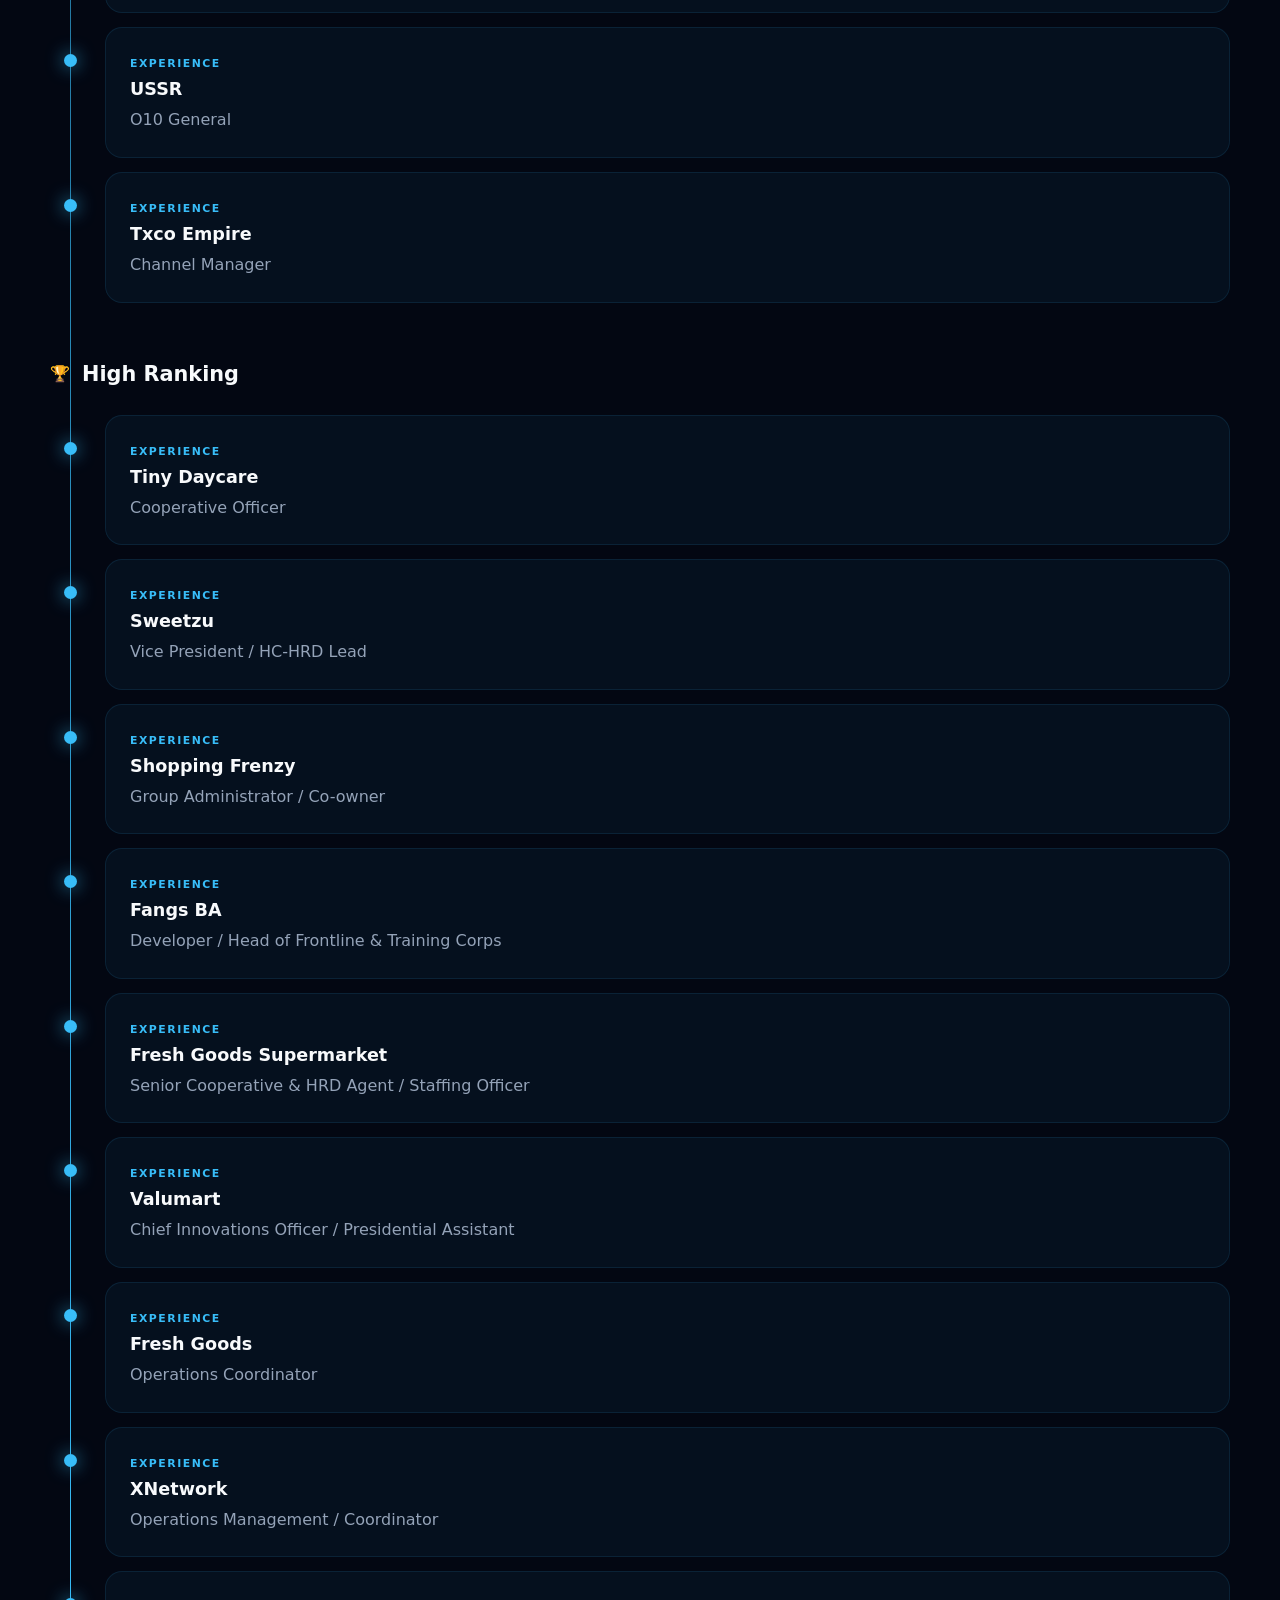
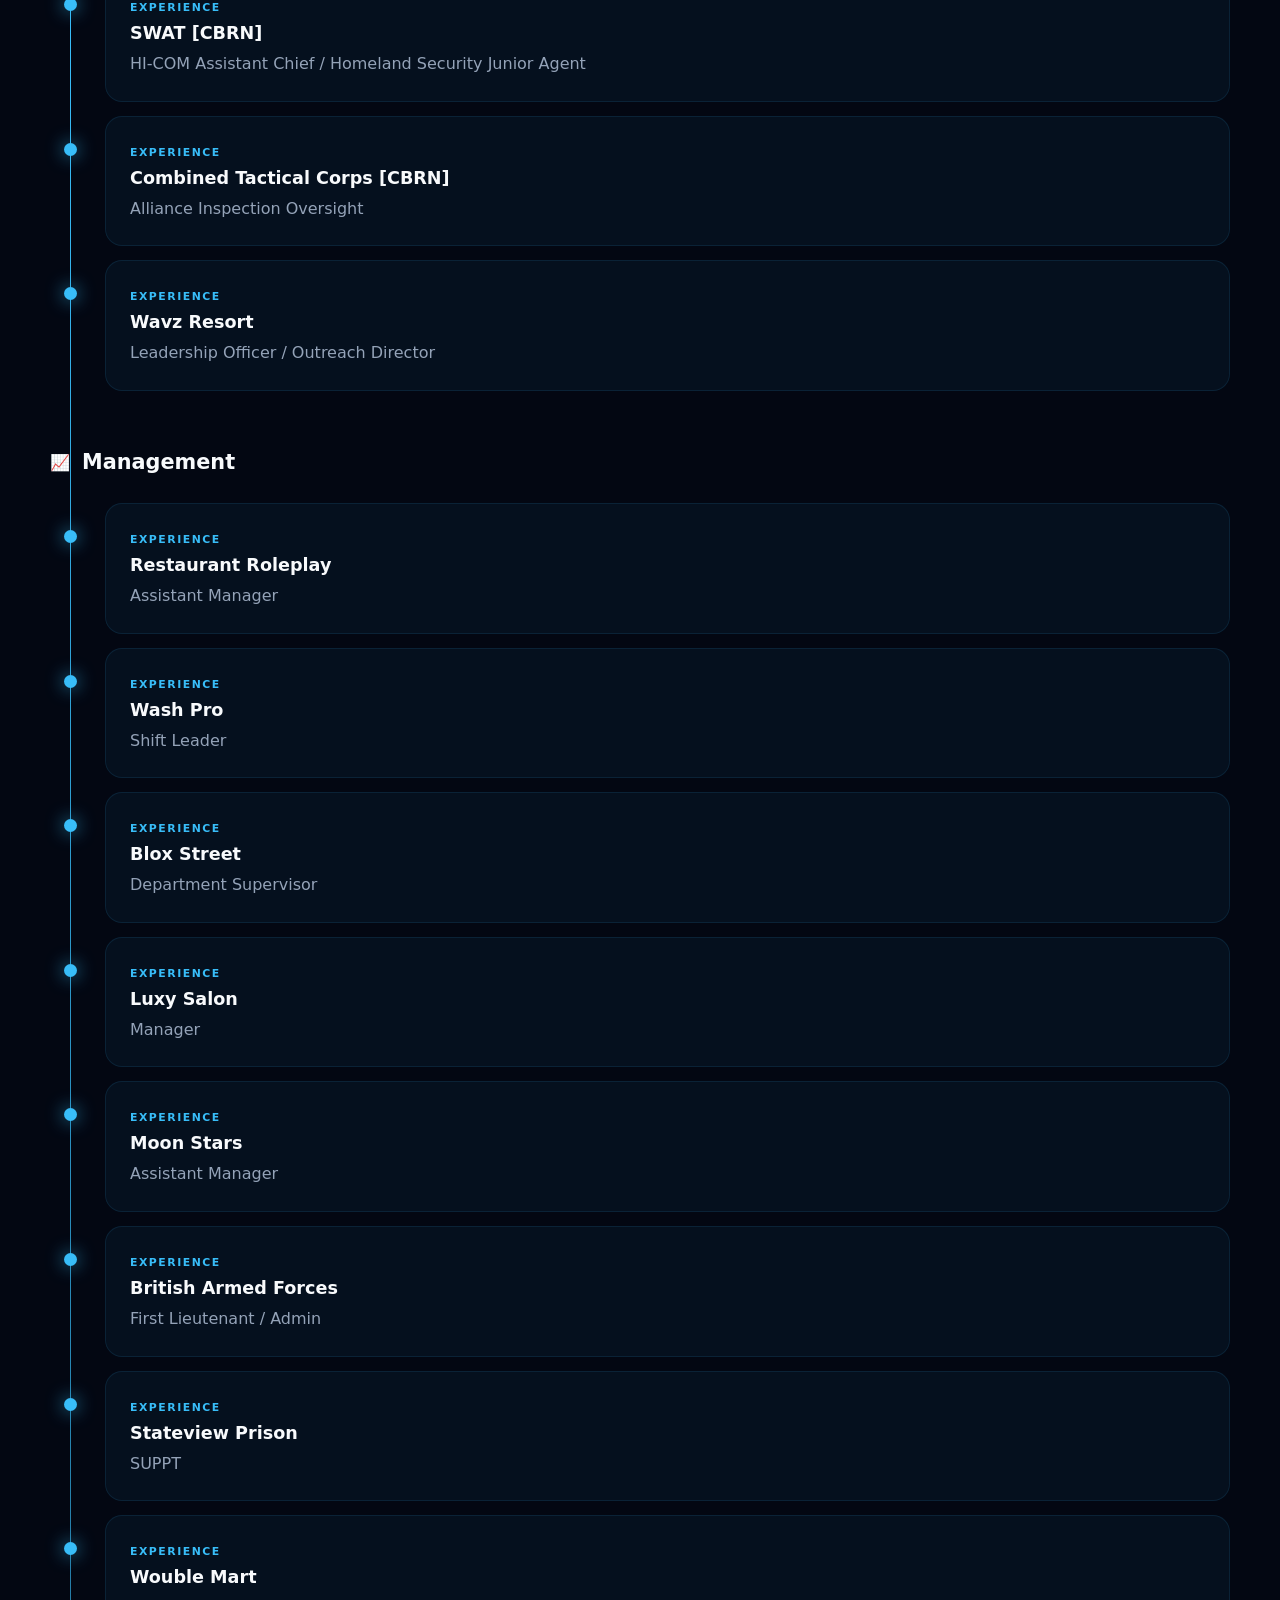
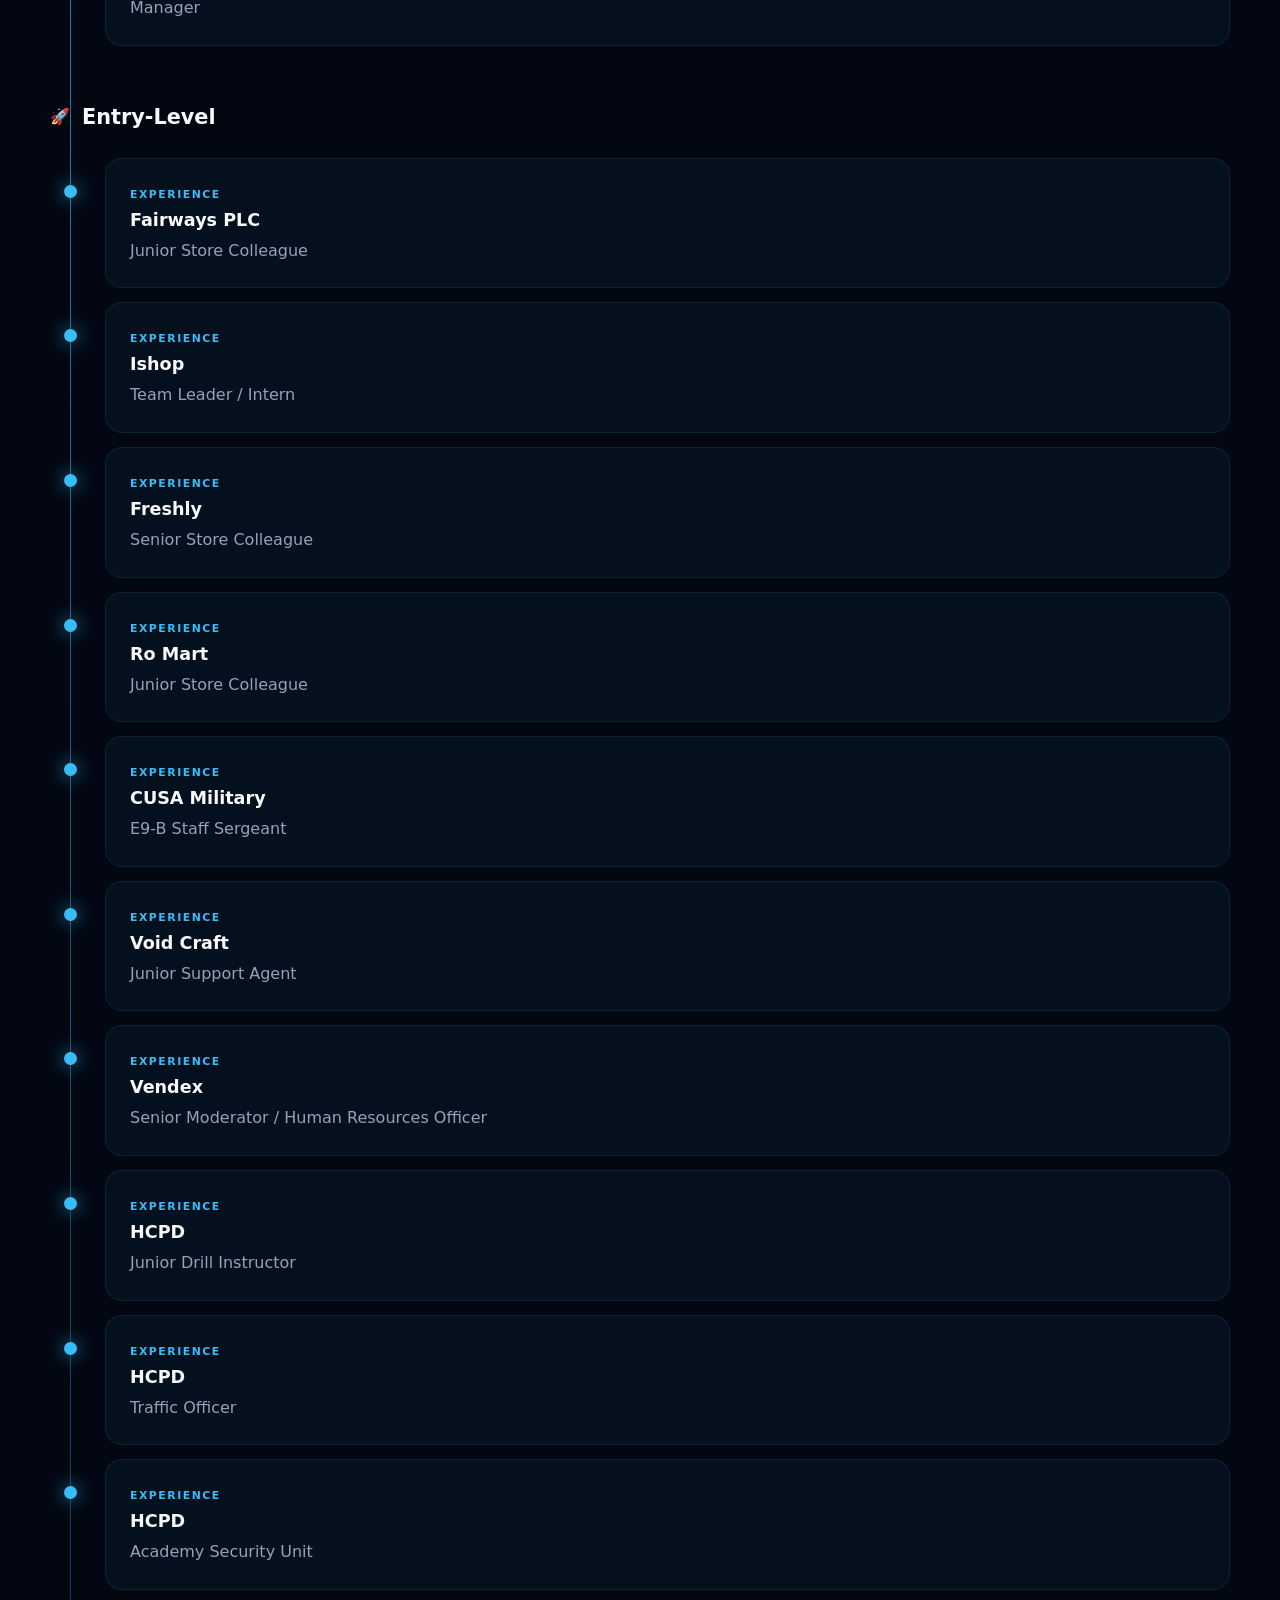
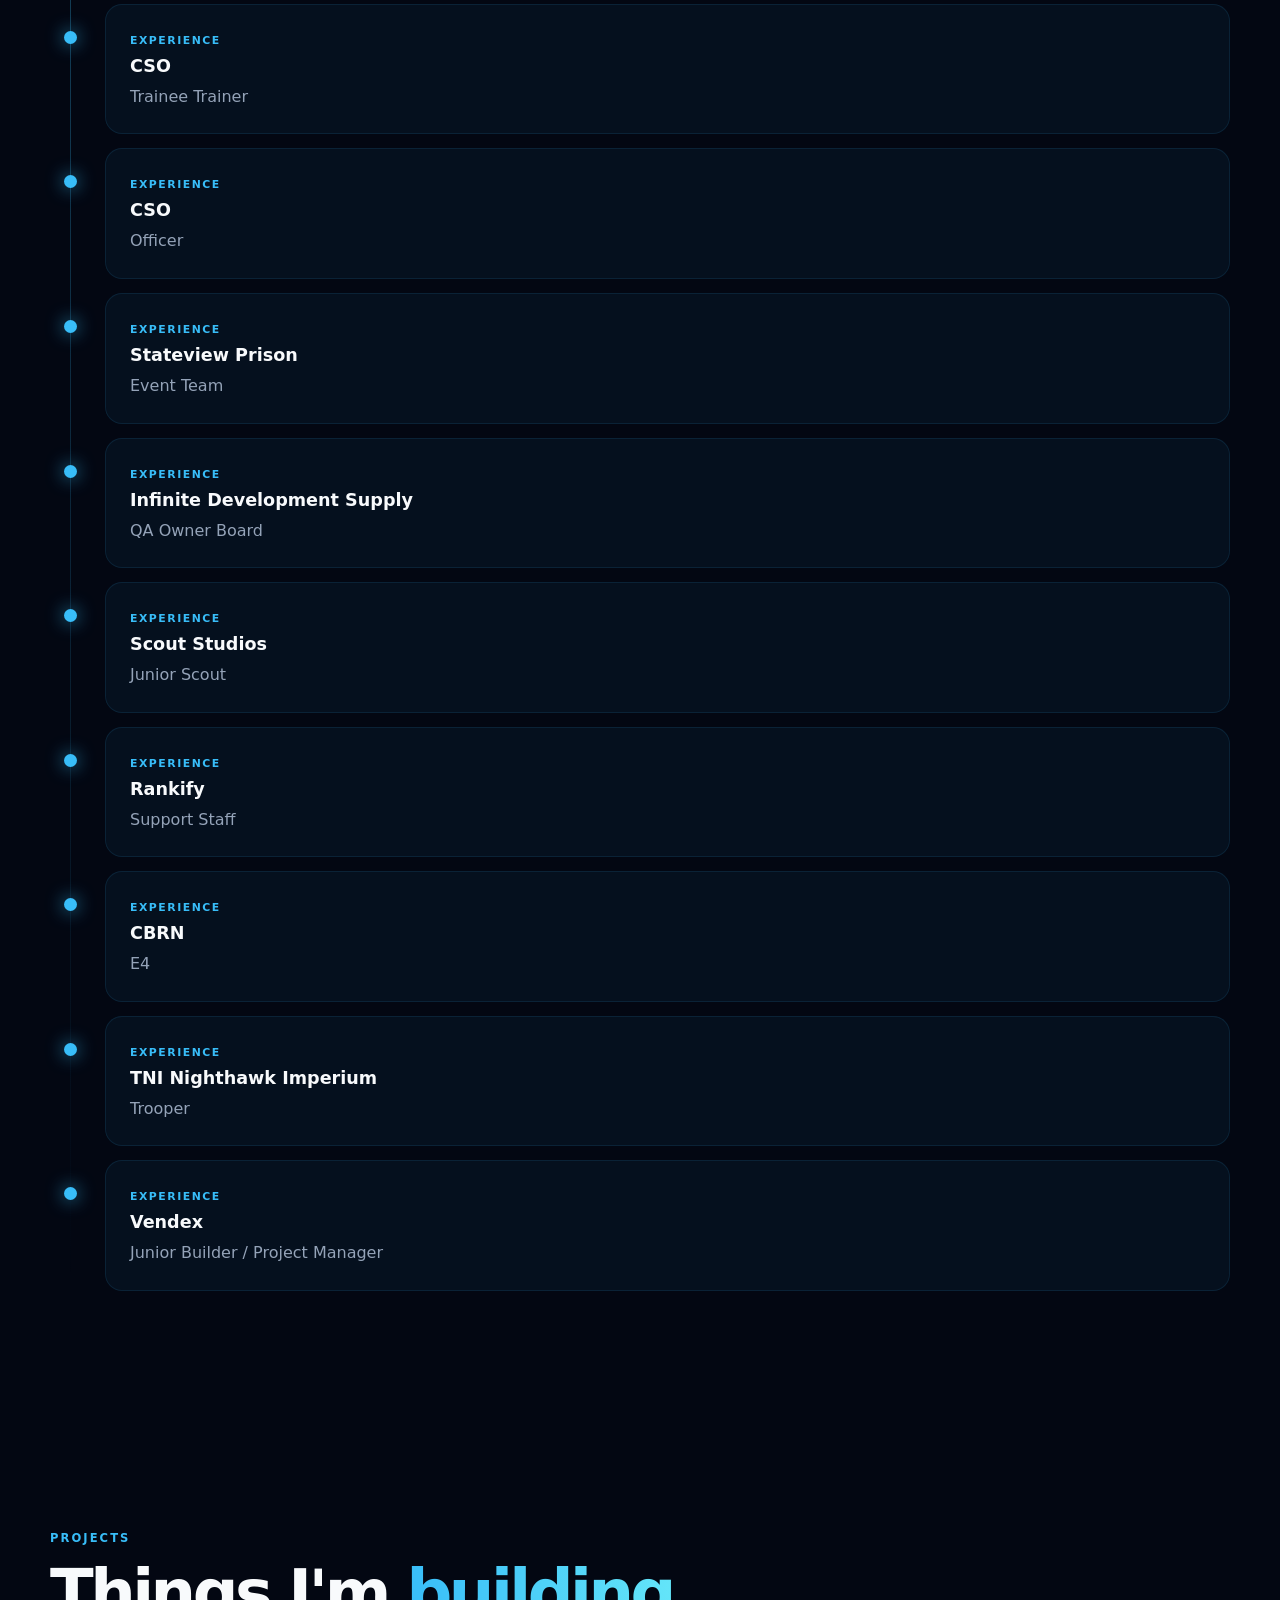
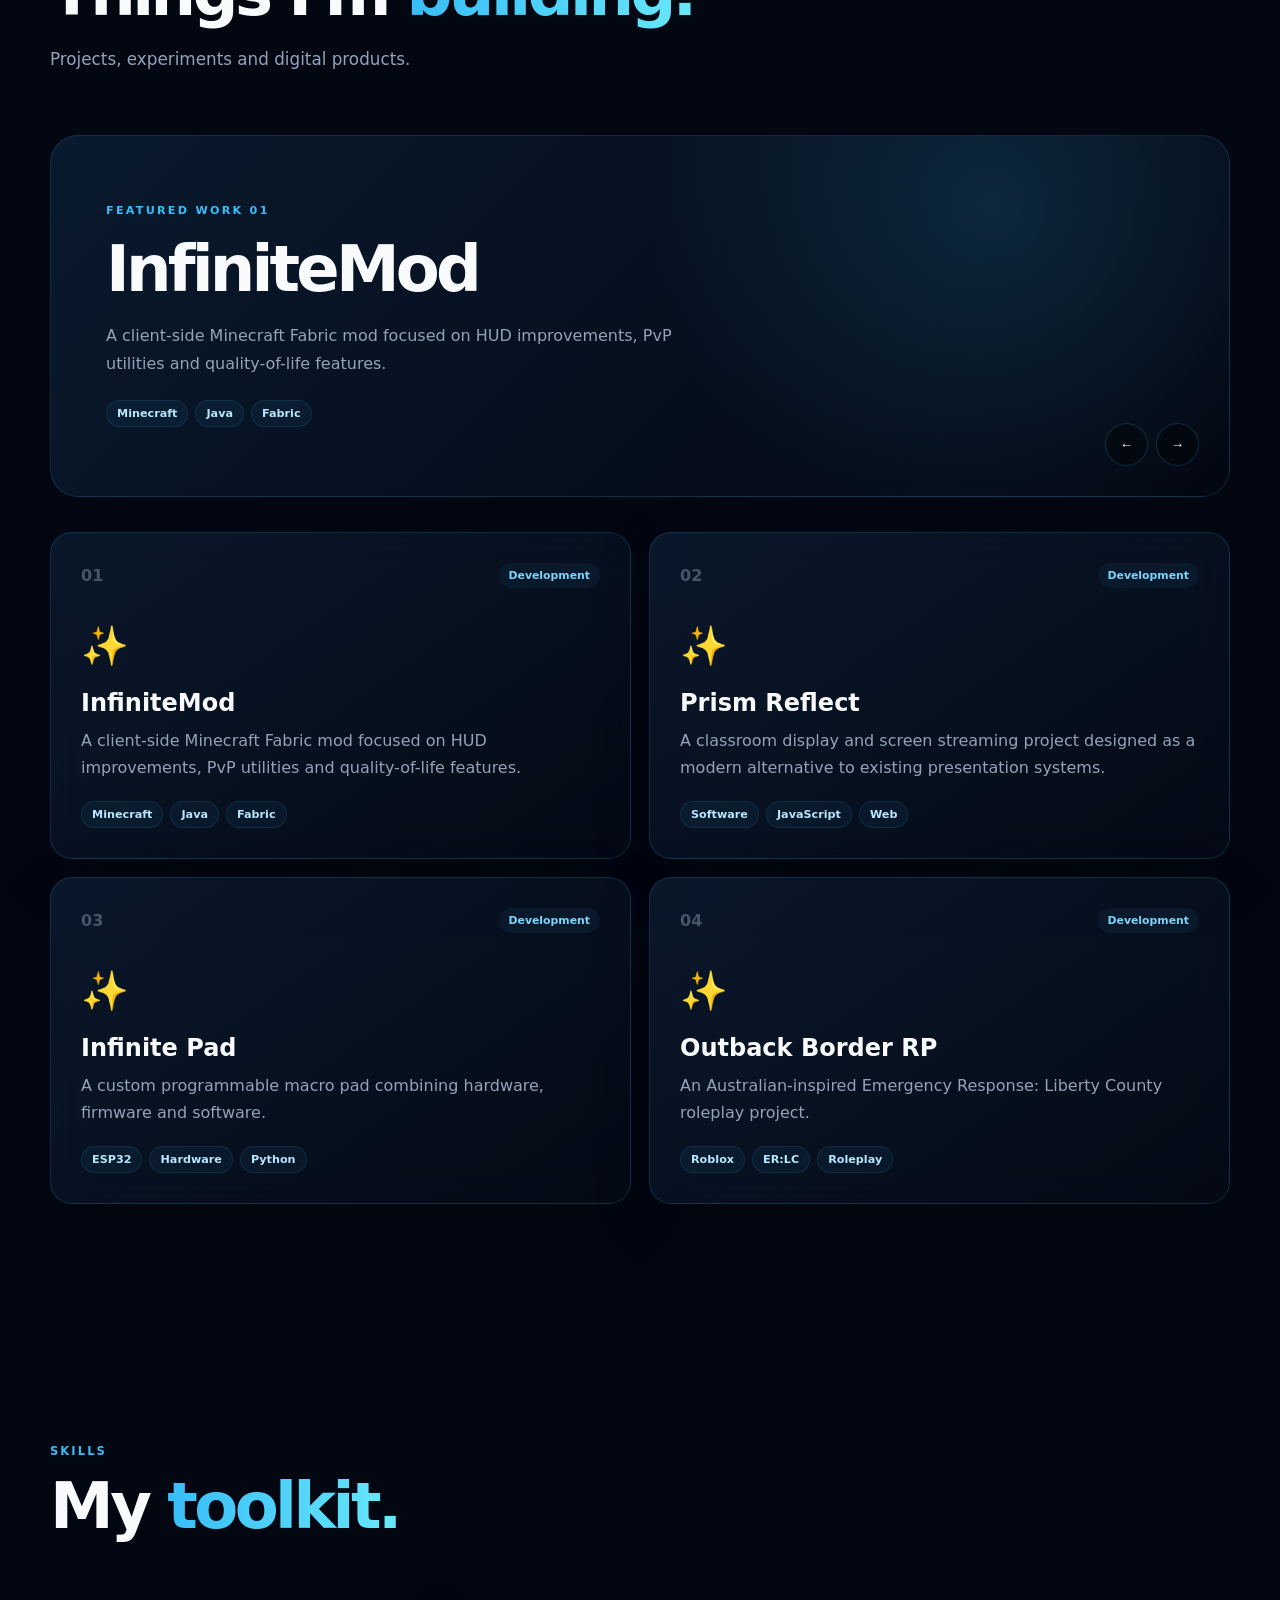
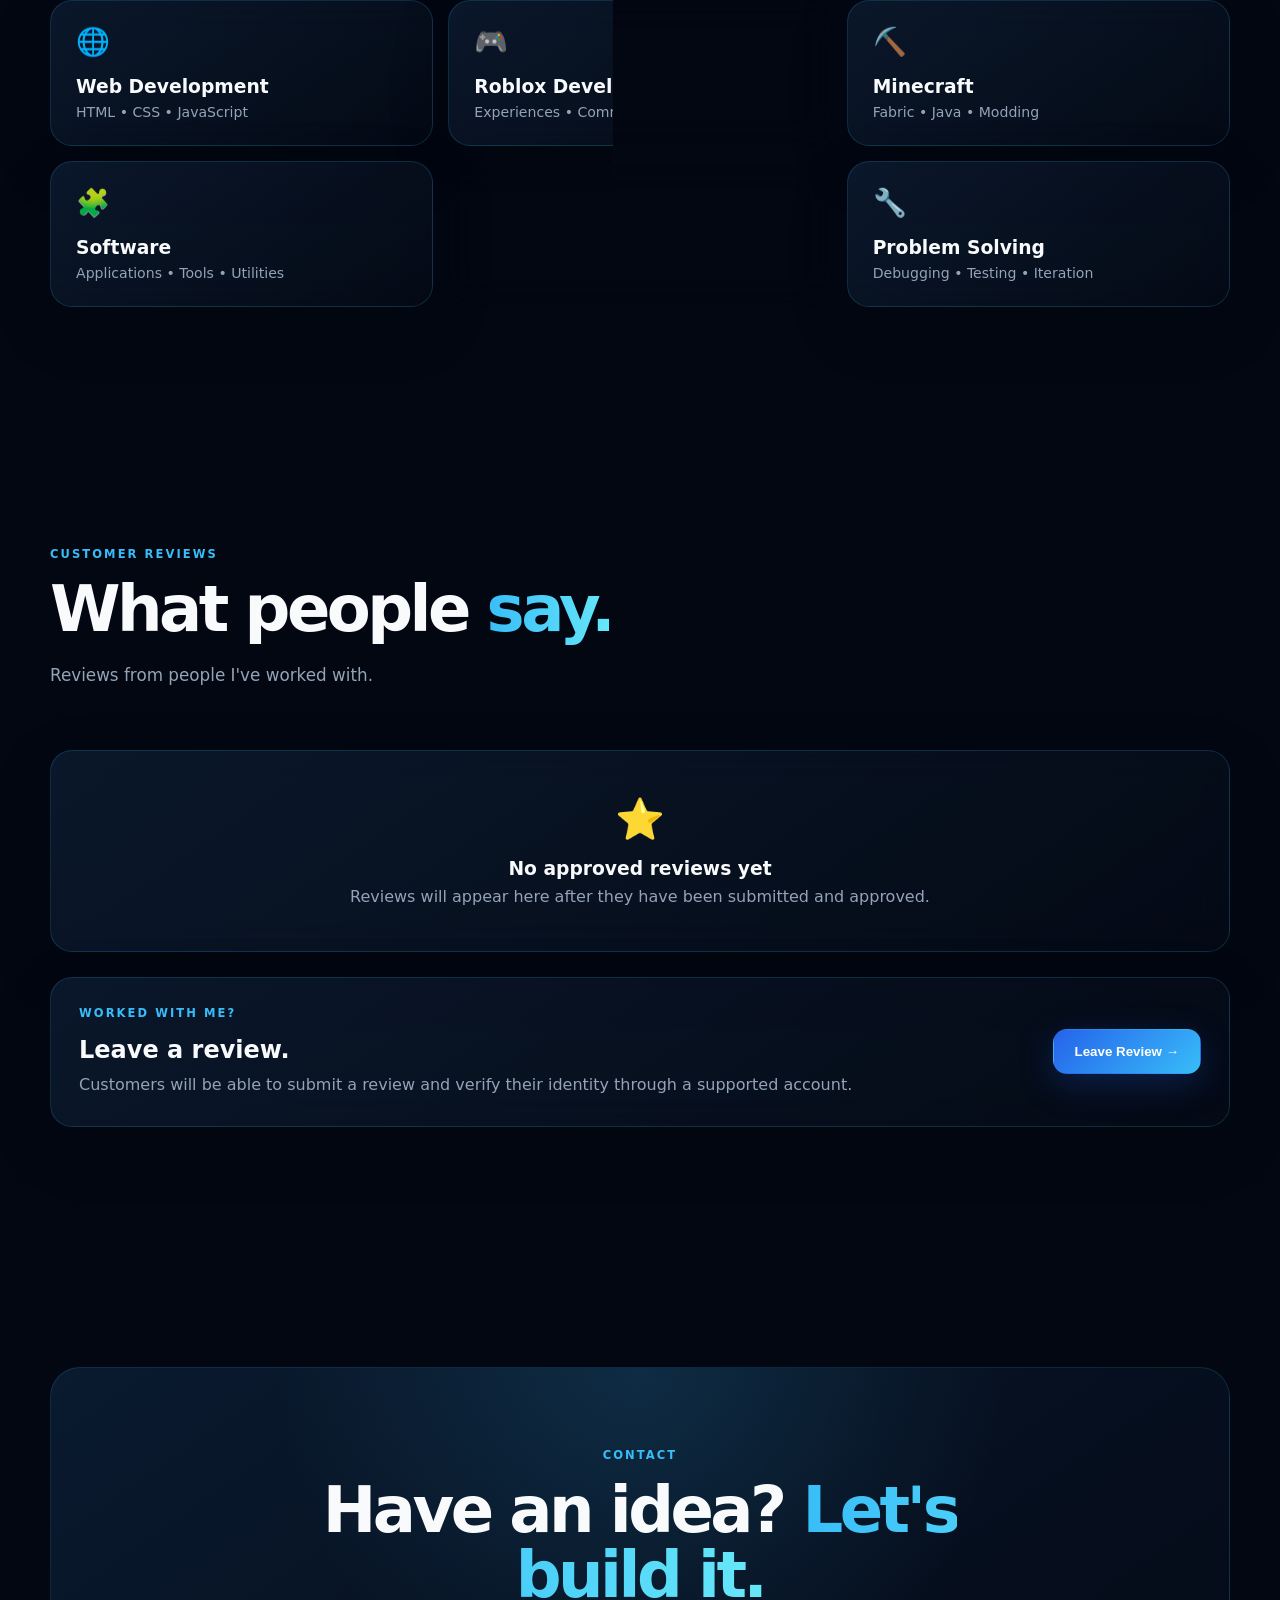
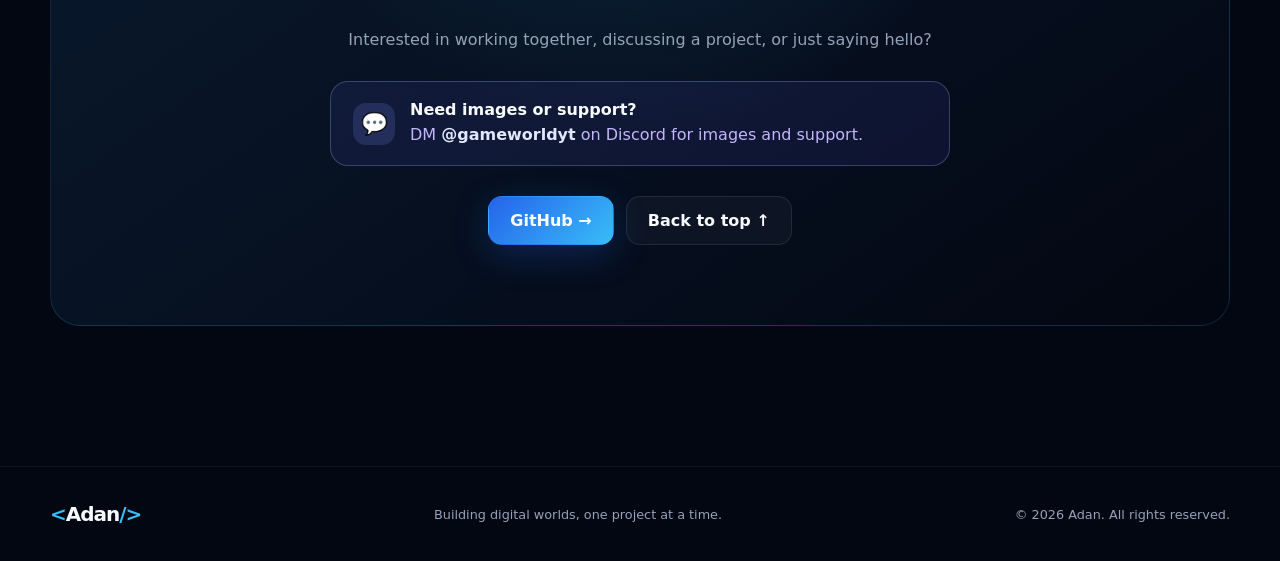
==== commit 2d7d39f6: "Add Discord support contact section Direct visitors to DM @gameworldyt on Discord for images and sup" ====
--- a/public/index.html
+++ b/public/index.html
@@ -395,6 +395,14 @@
                     or just saying hello?
                 </p>
 
+                <div class="discord-support">
+                    <span class="discord-support-icon" aria-hidden="true">💬</span>
+                    <div>
+                        <h3>Need images or support?</h3>
+                        <p>DM <strong>@gameworldyt</strong> on Discord for images and support.</p>
+                    </div>
+                </div>
+
                 <div class="contact-buttons">
 
                     <a
--- a/public/style.css
+++ b/public/style.css
@@ -1321,6 +1321,44 @@
     color: #a5b4fc;
 
     font-weight: 800;
+}
+
+.discord-support {
+    width: min(620px, 100%);
+    margin: 28px auto 0;
+    padding: 18px 22px;
+    display: flex;
+    align-items: center;
+    gap: 15px;
+    text-align: left;
+    border: 1px solid rgba(165, 180, 252, 0.28);
+    border-radius: 18px;
+    background: rgba(99, 102, 241, 0.1);
+}
+
+.discord-support-icon {
+    display: grid;
+    width: 42px;
+    height: 42px;
+    flex: 0 0 42px;
+    place-items: center;
+    border-radius: 13px;
+    background: rgba(129, 140, 248, 0.18);
+    font-size: 1.35rem;
+}
+
+.discord-support h3 {
+    margin-bottom: 4px;
+    font-size: 1rem;
+}
+
+.discord-support p {
+    color: #c4b5fd;
+    line-height: 1.5;
+}
+
+.discord-support strong {
+    color: #e0e7ff;
 }
 
 /* ==========================================
@@ -1498,6 +1536,11 @@
         align-items: stretch;
     }
 
+    .discord-support {
+        align-items: flex-start;
+        text-align: left;
+    }
+
     .navbar {
         width: calc(100% - 20px);
     }
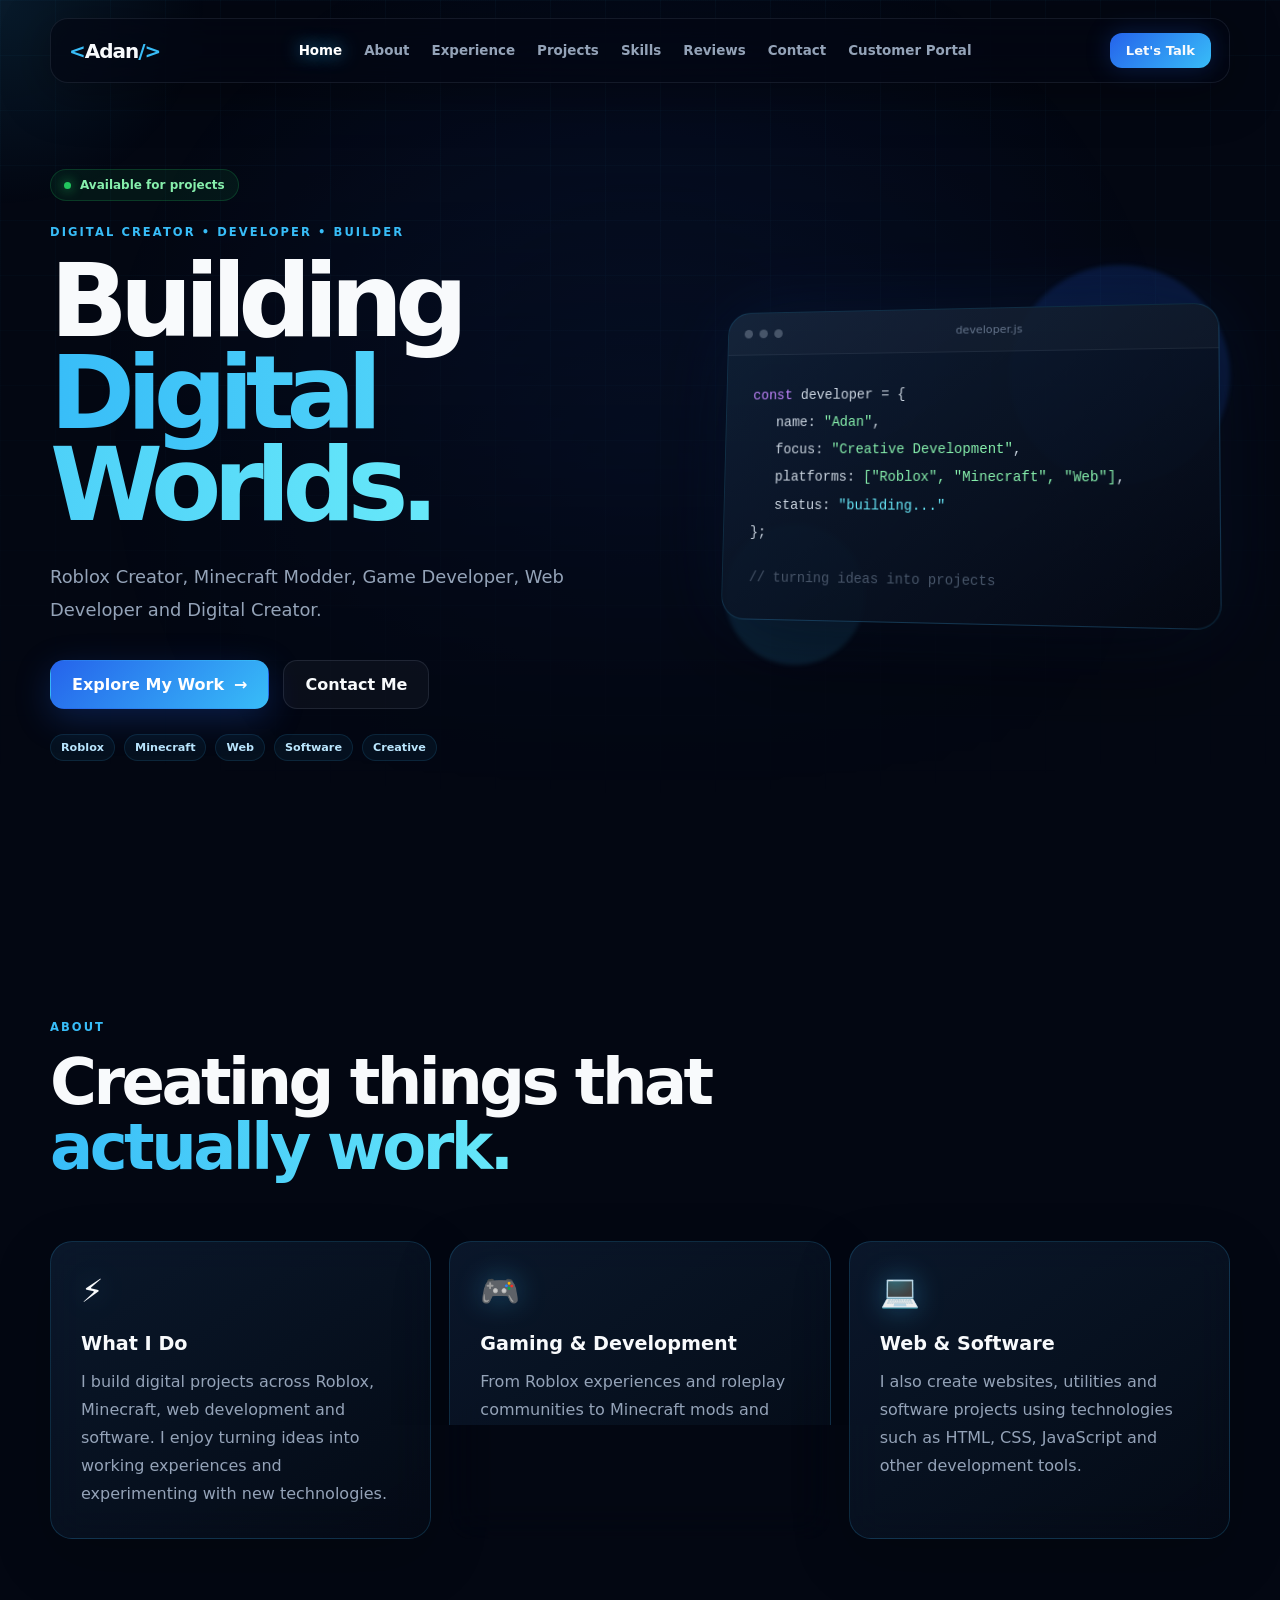
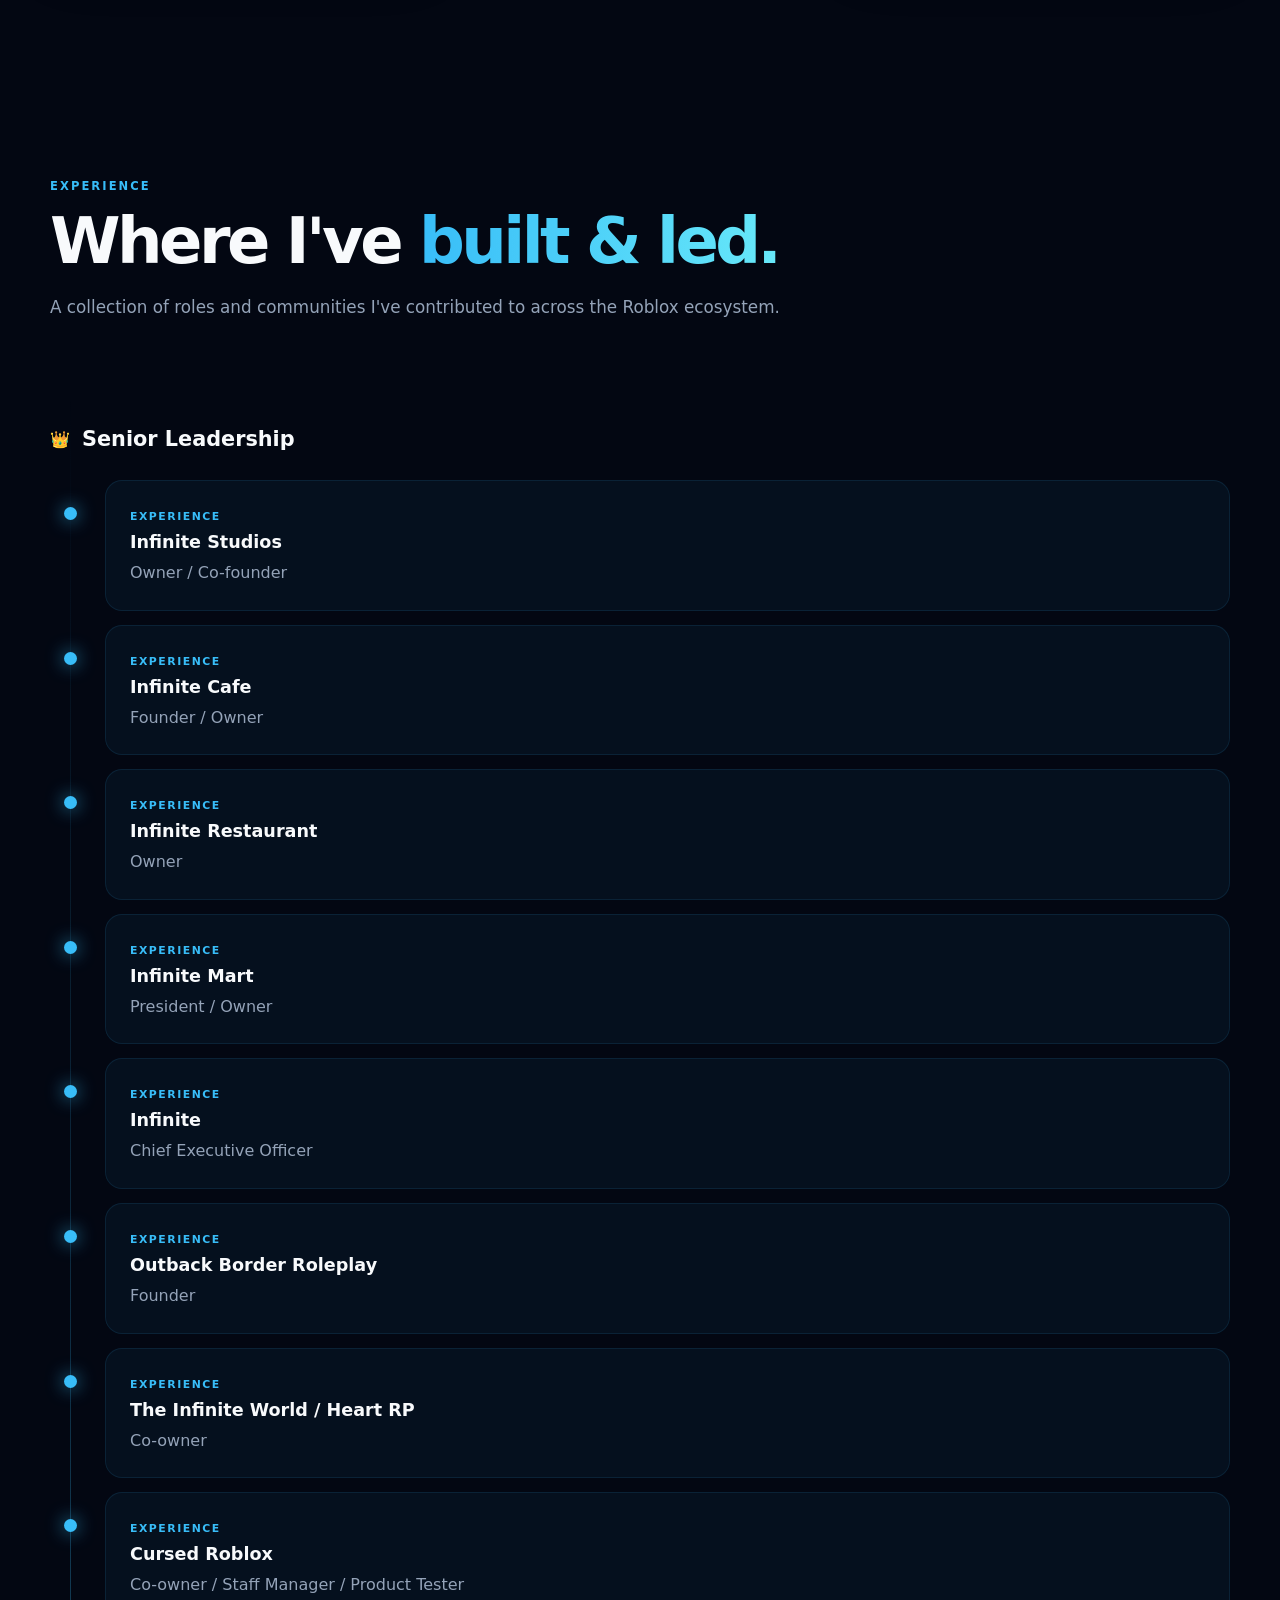
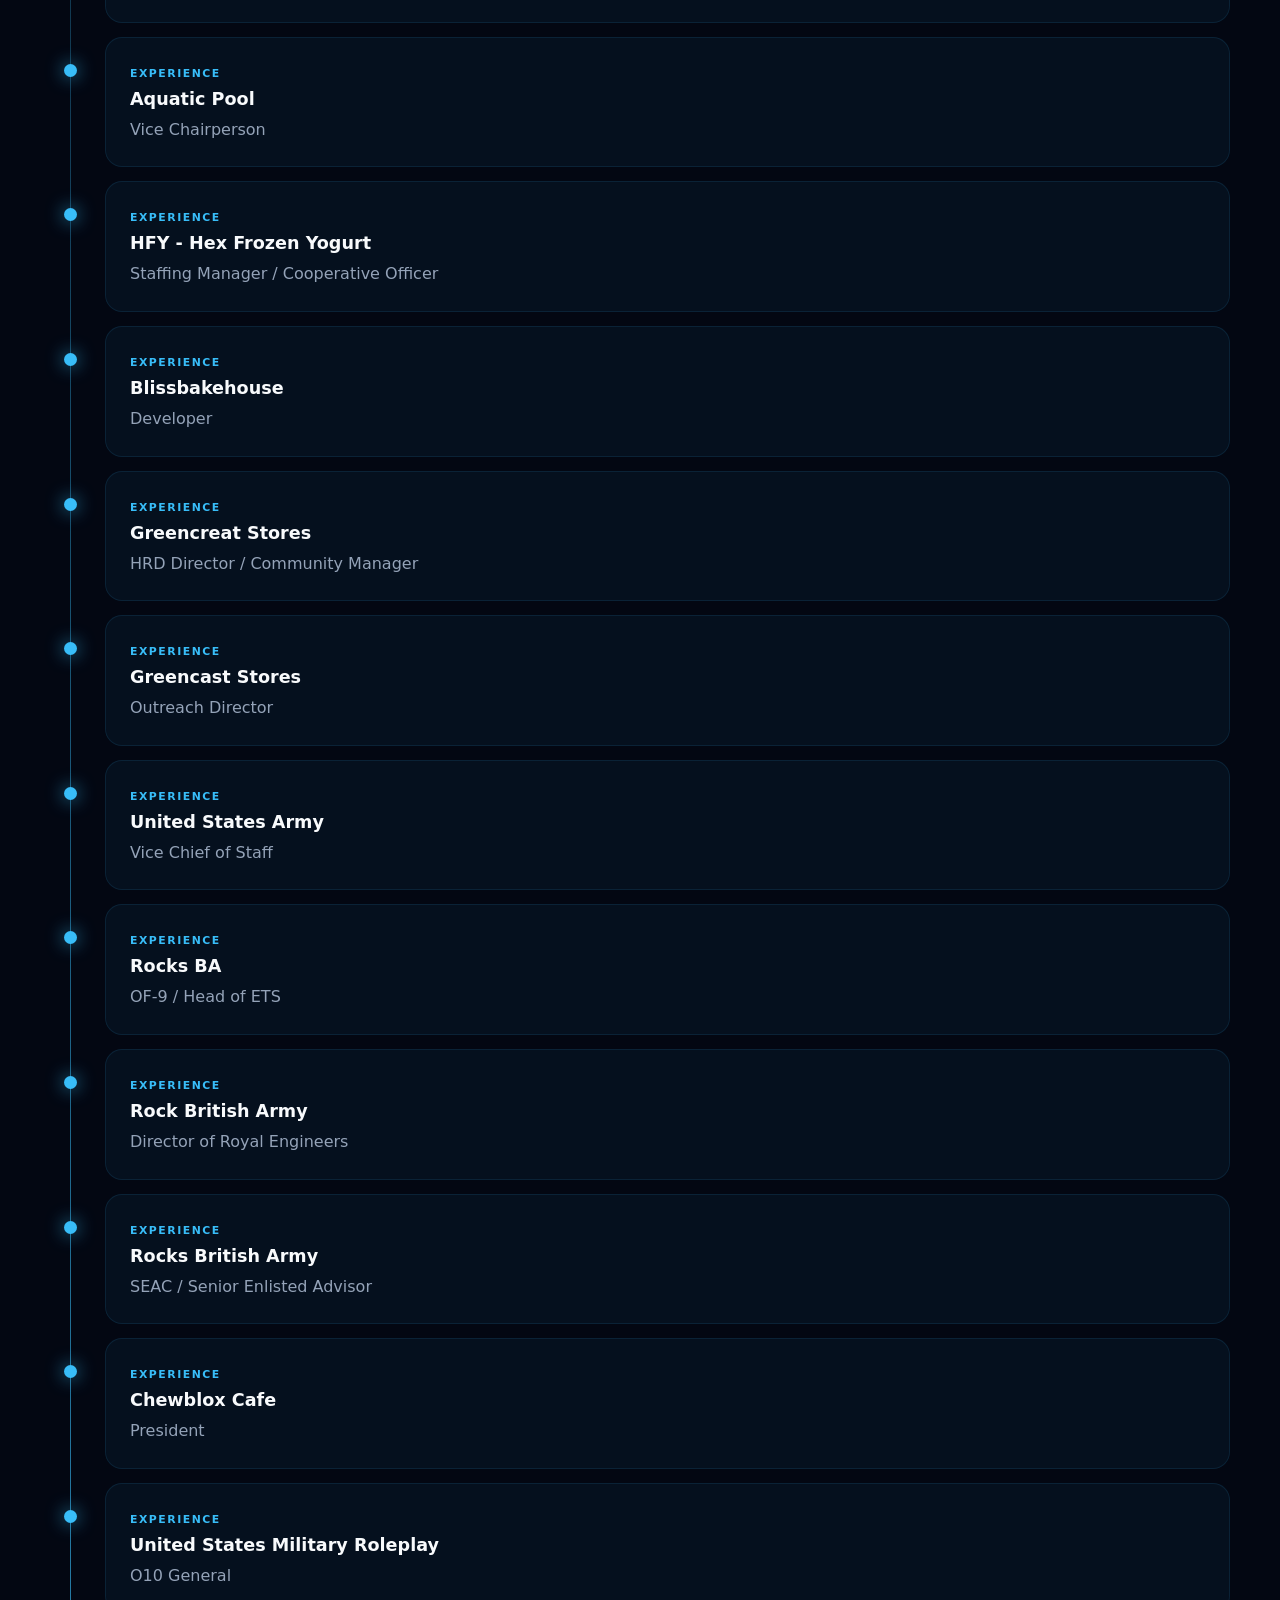
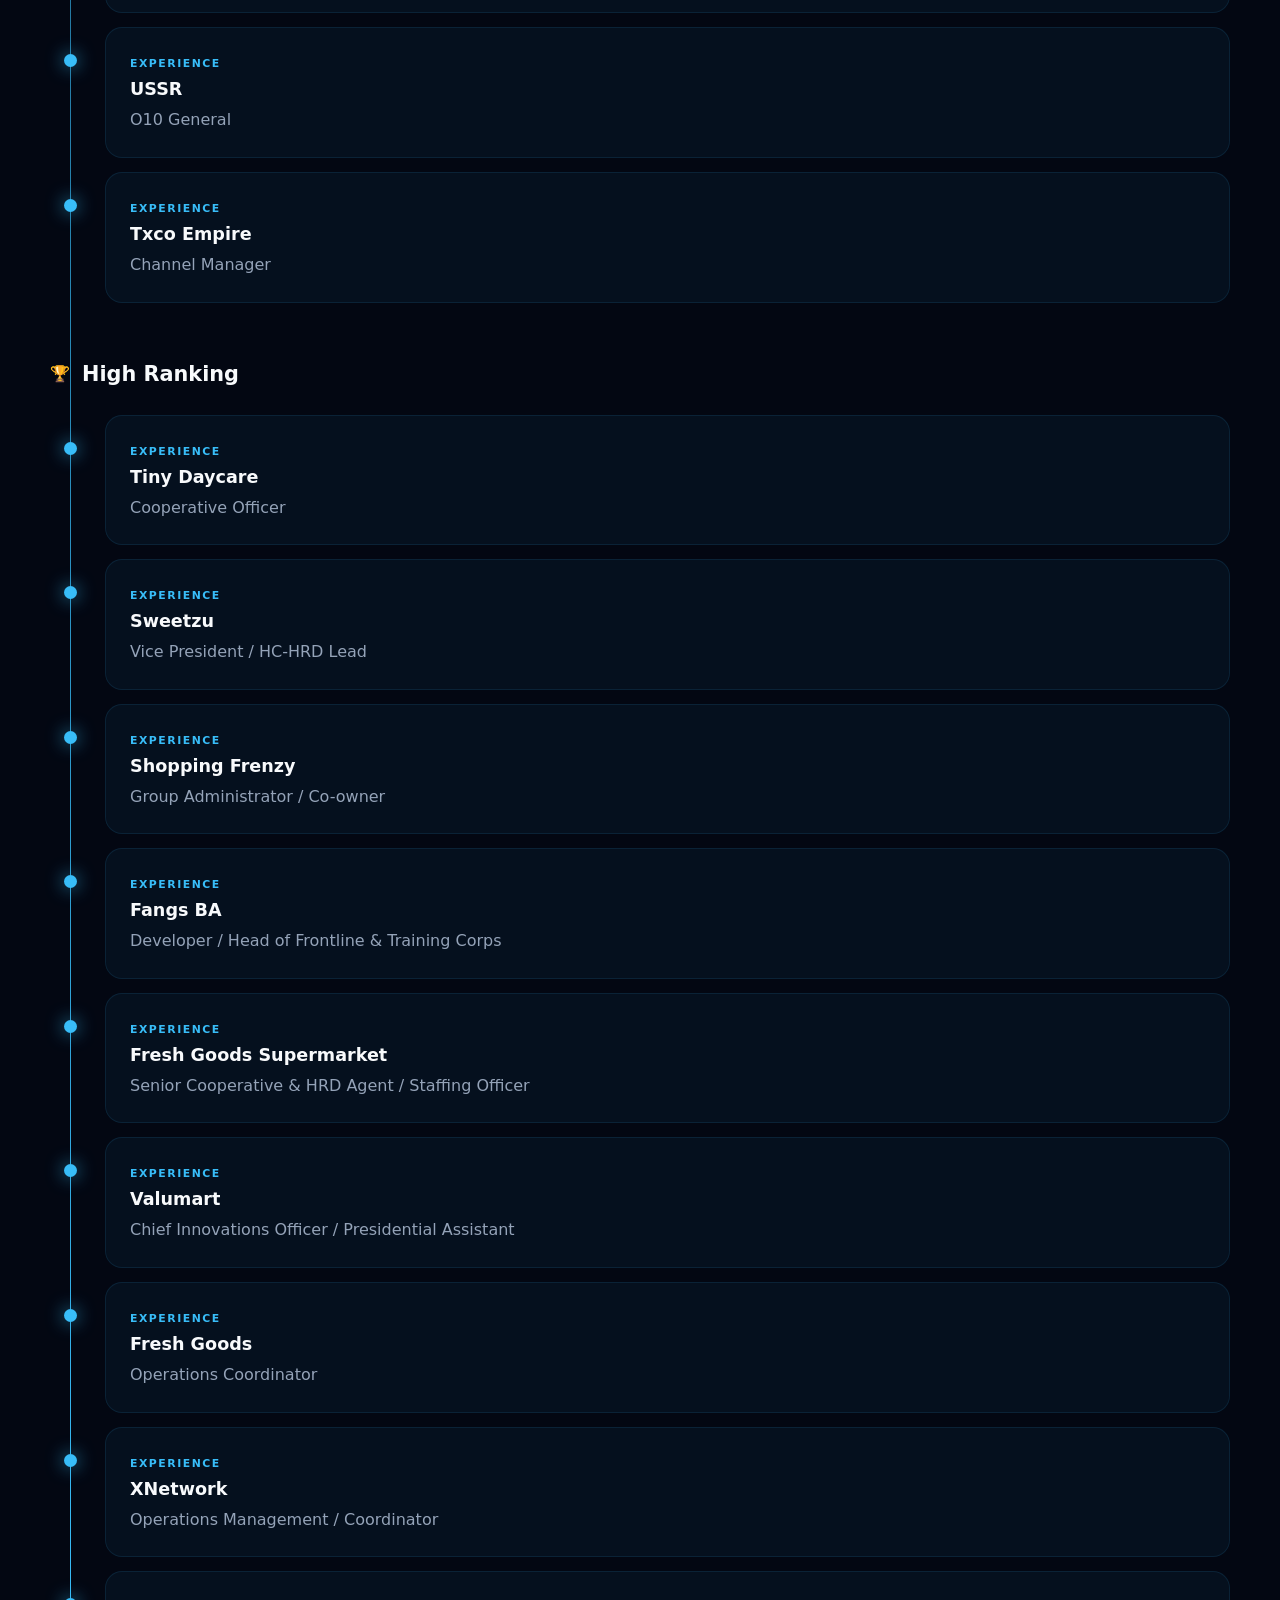
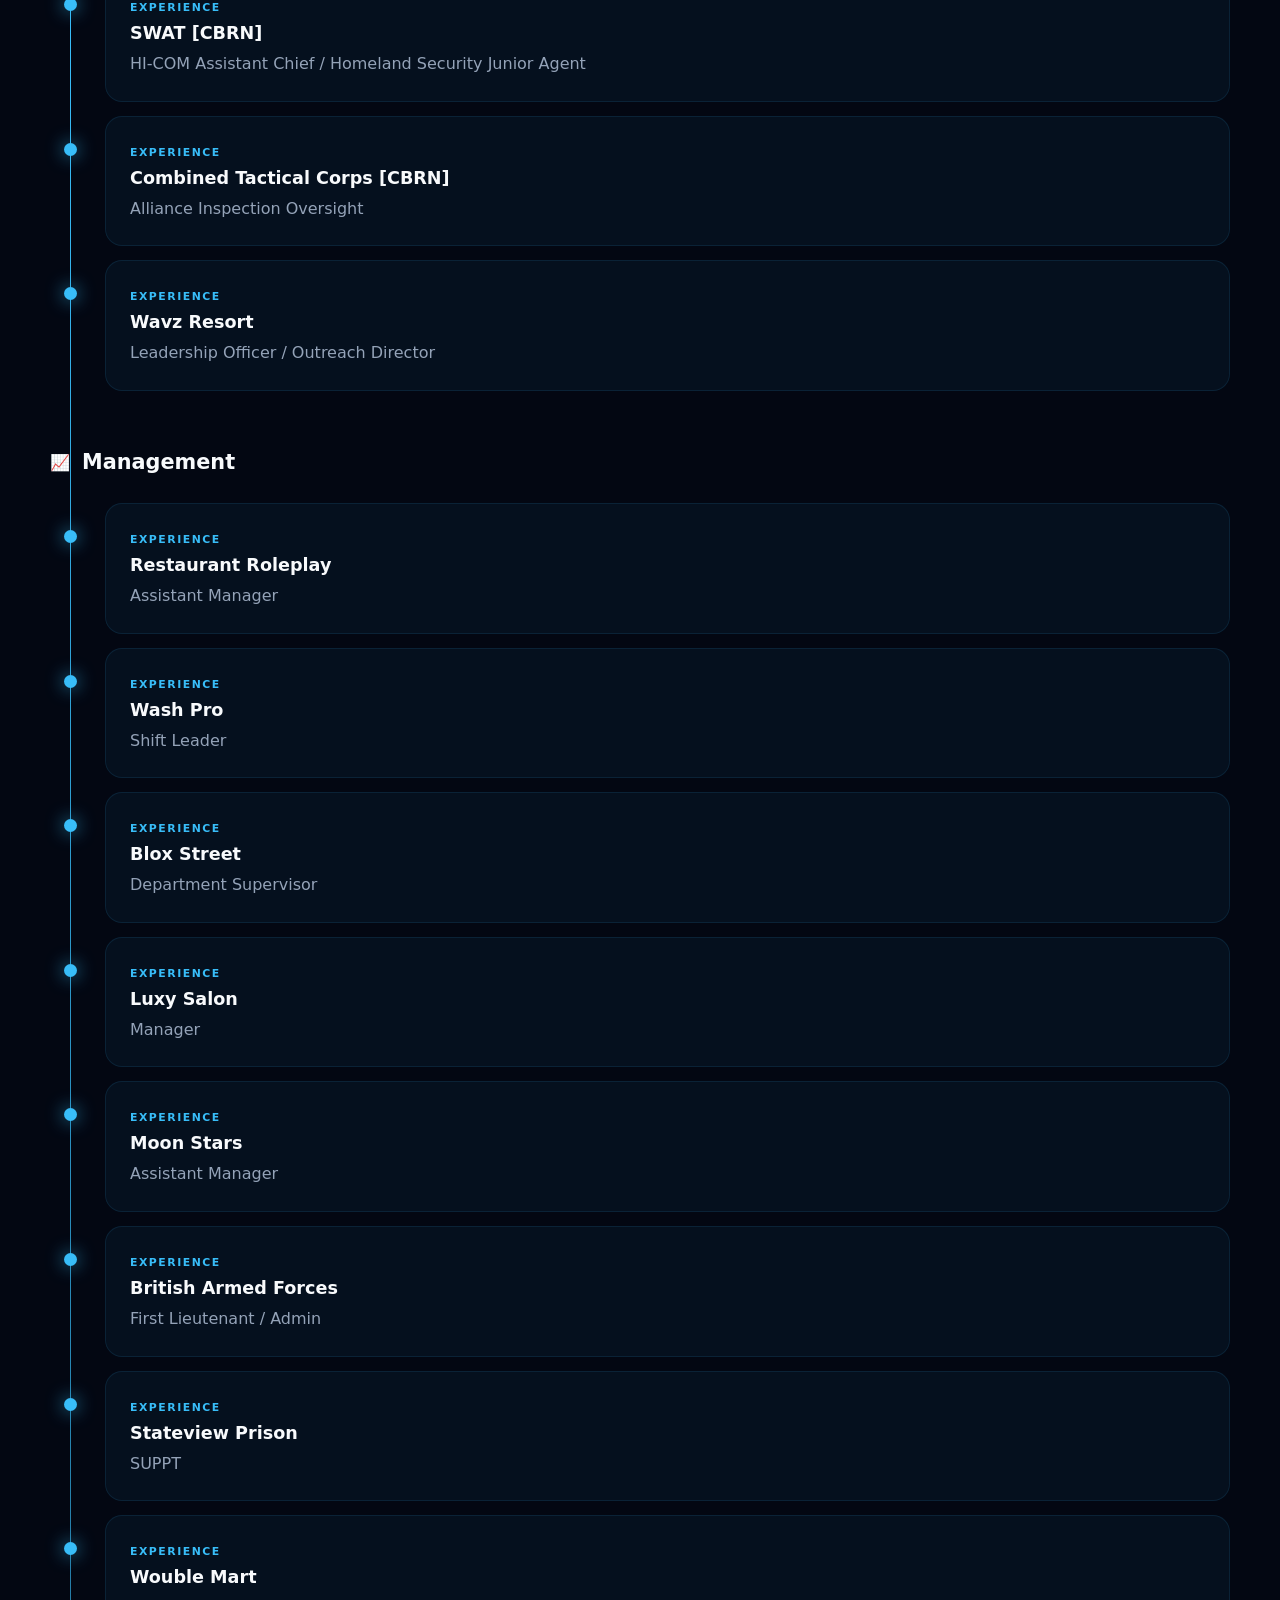
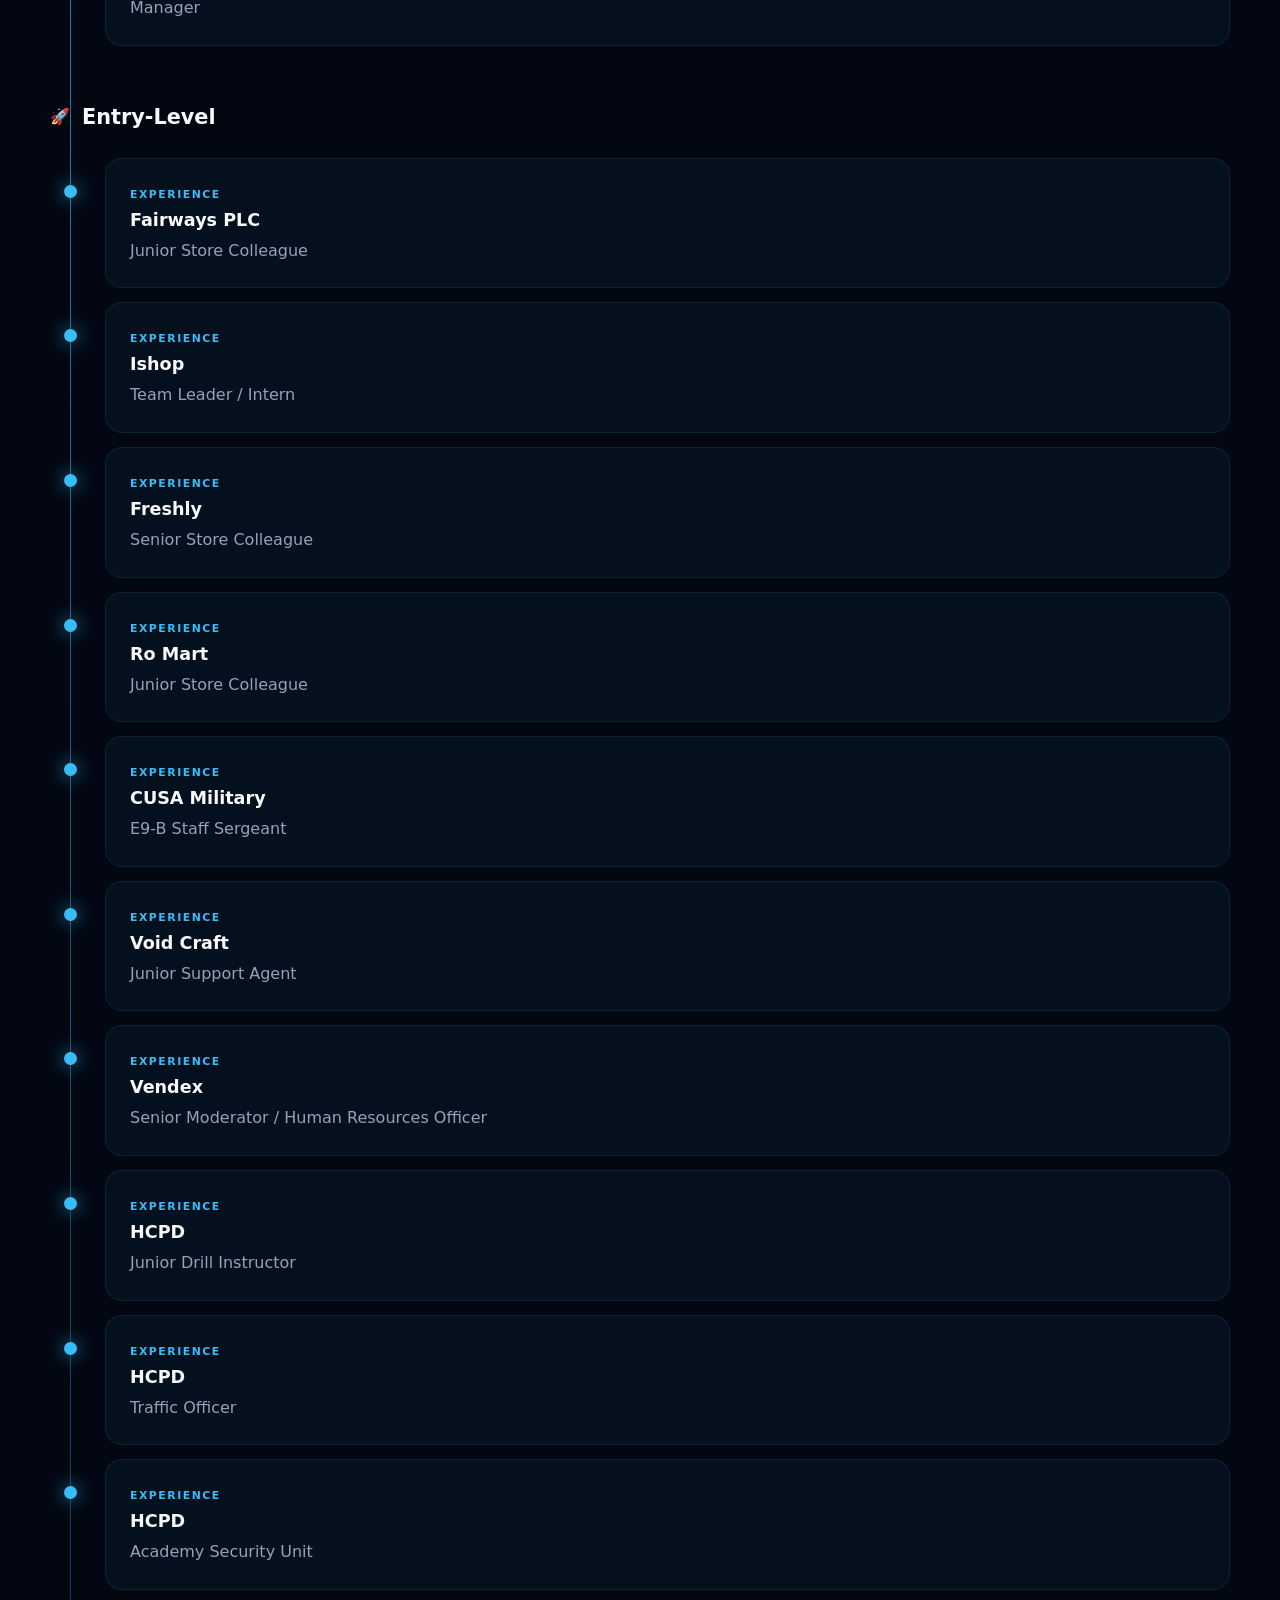
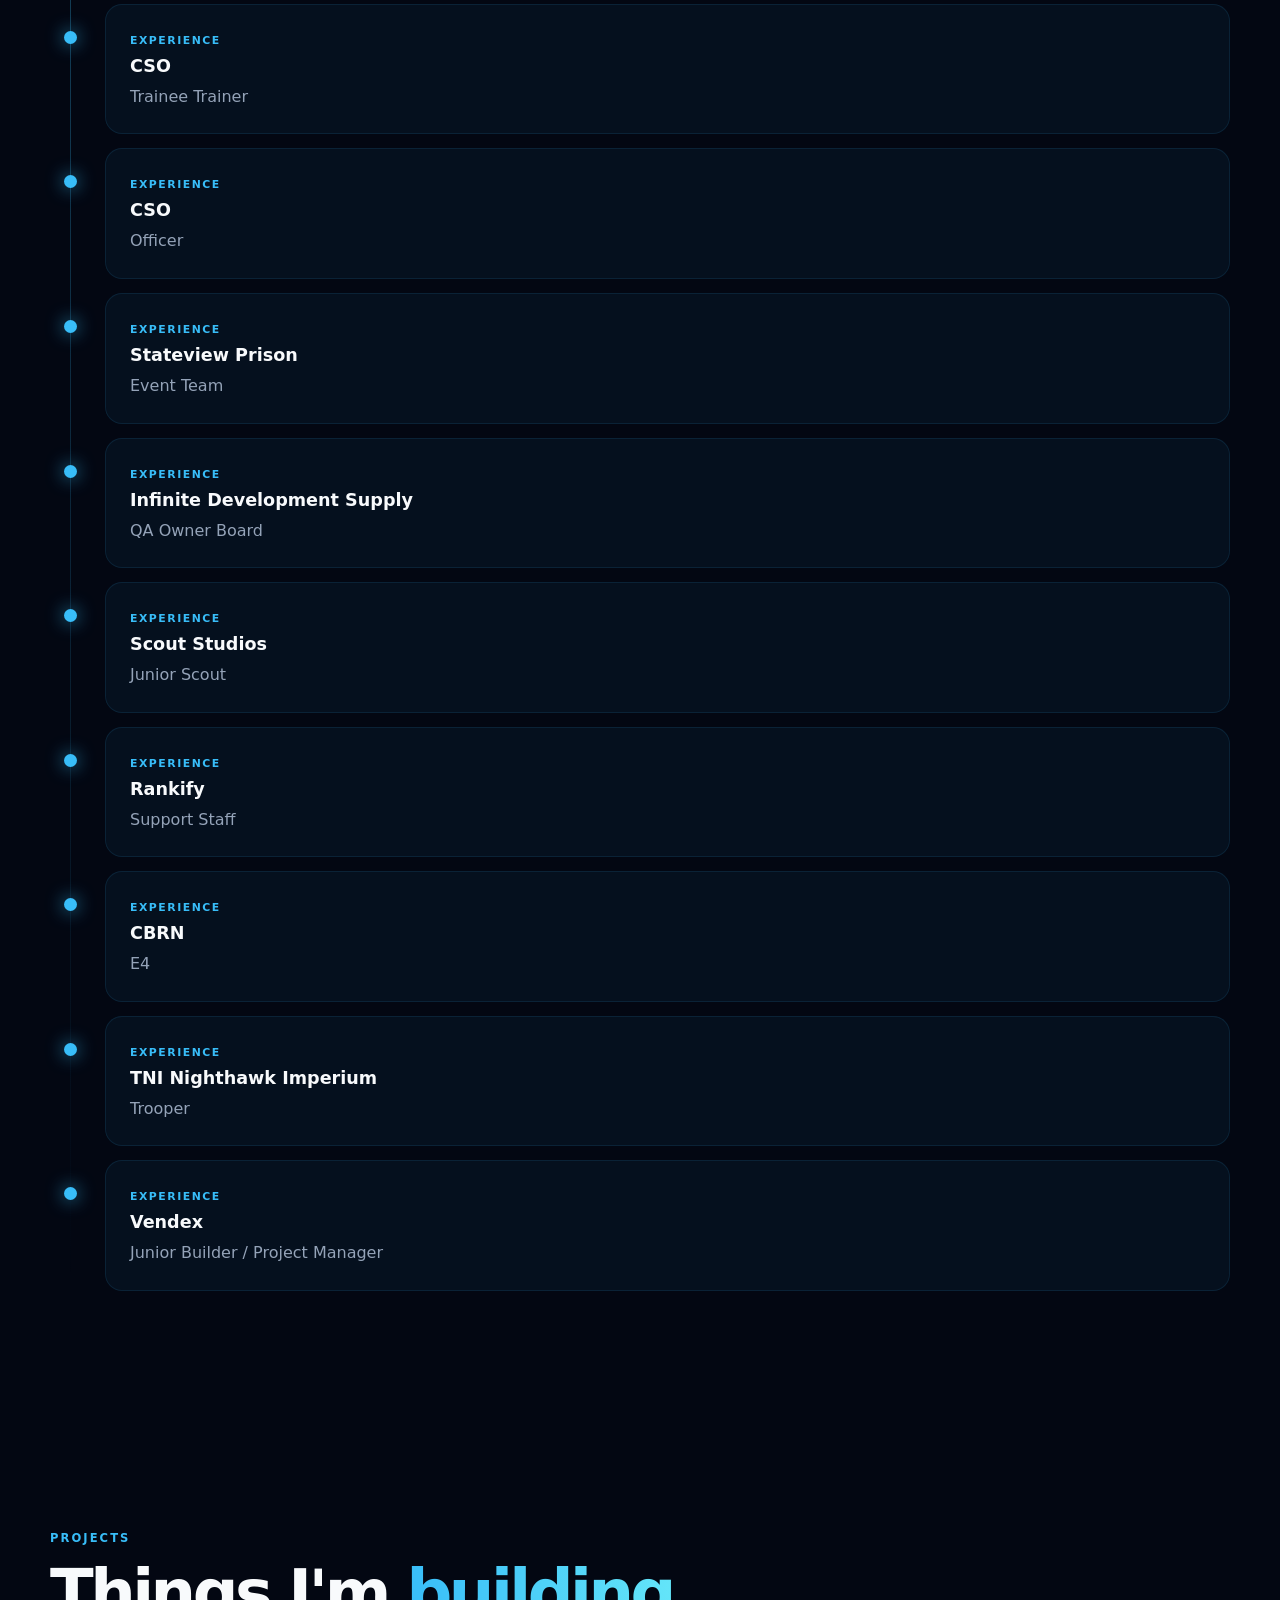
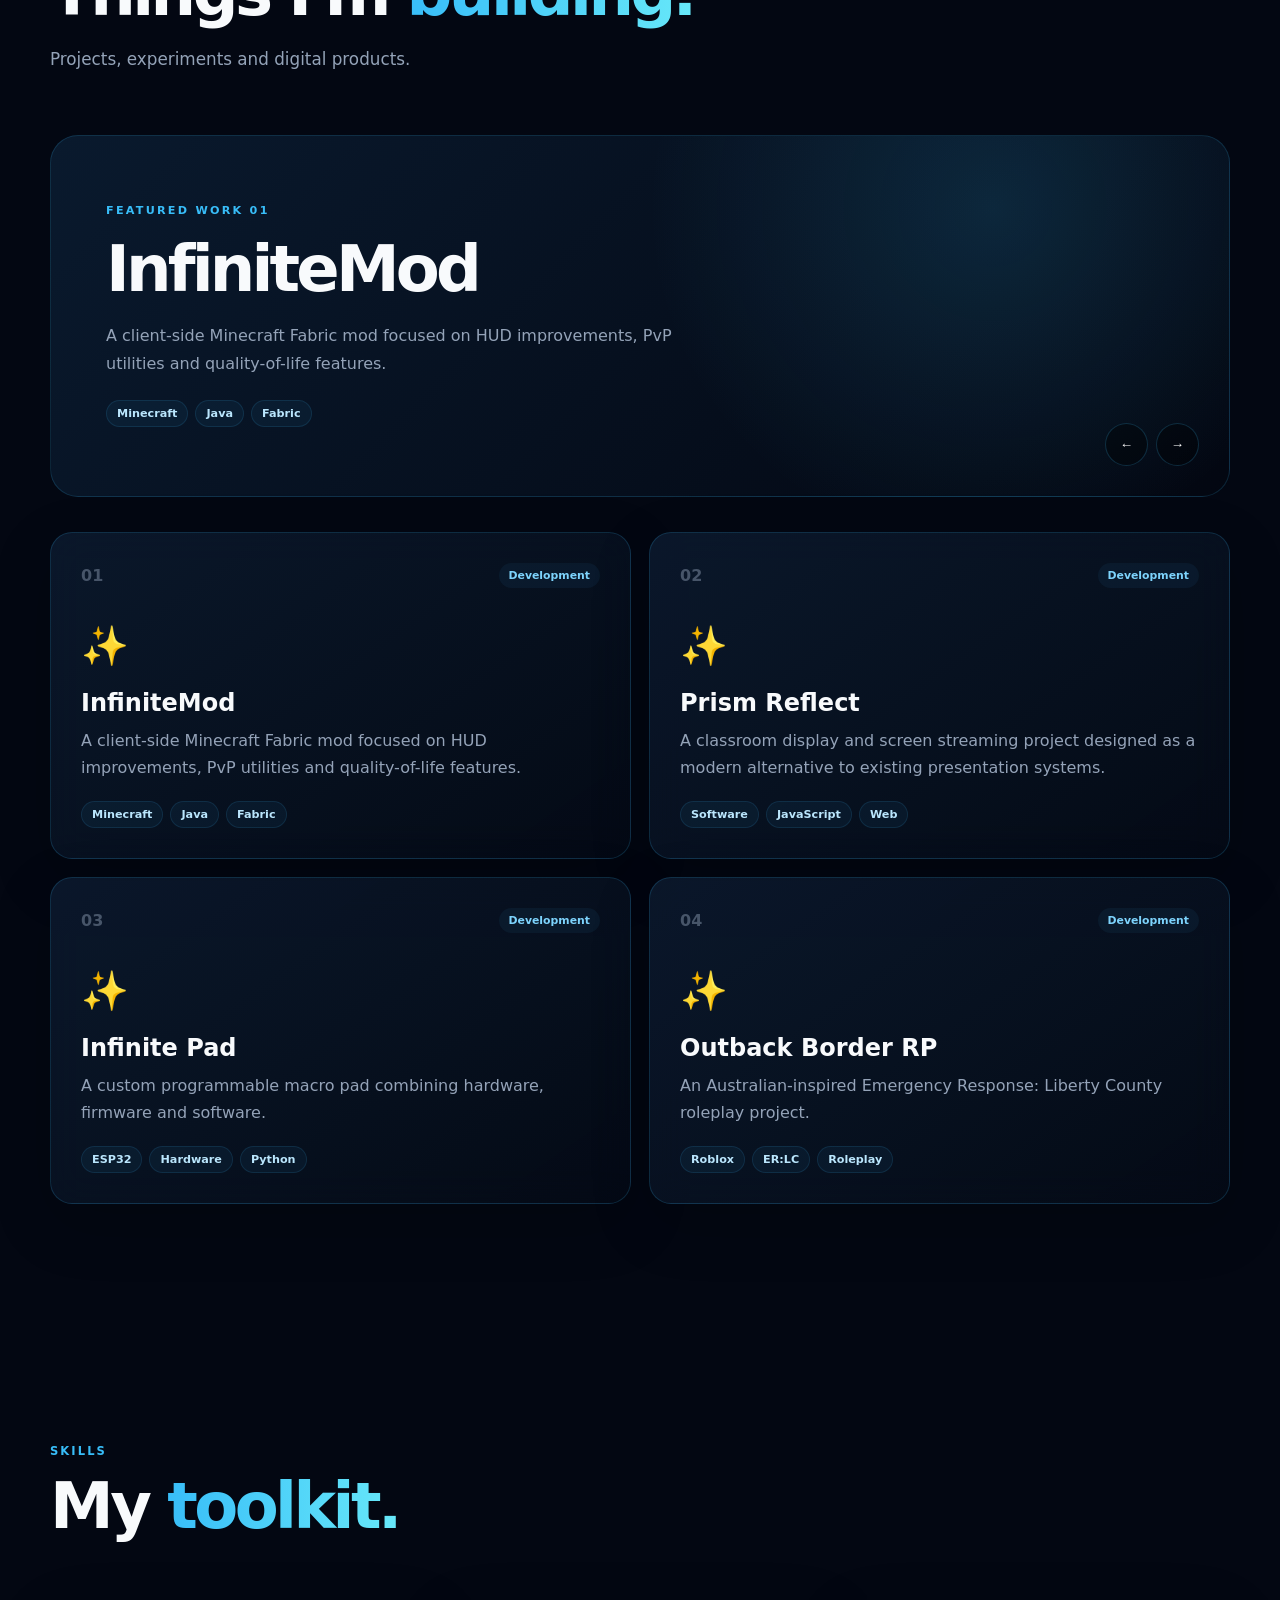
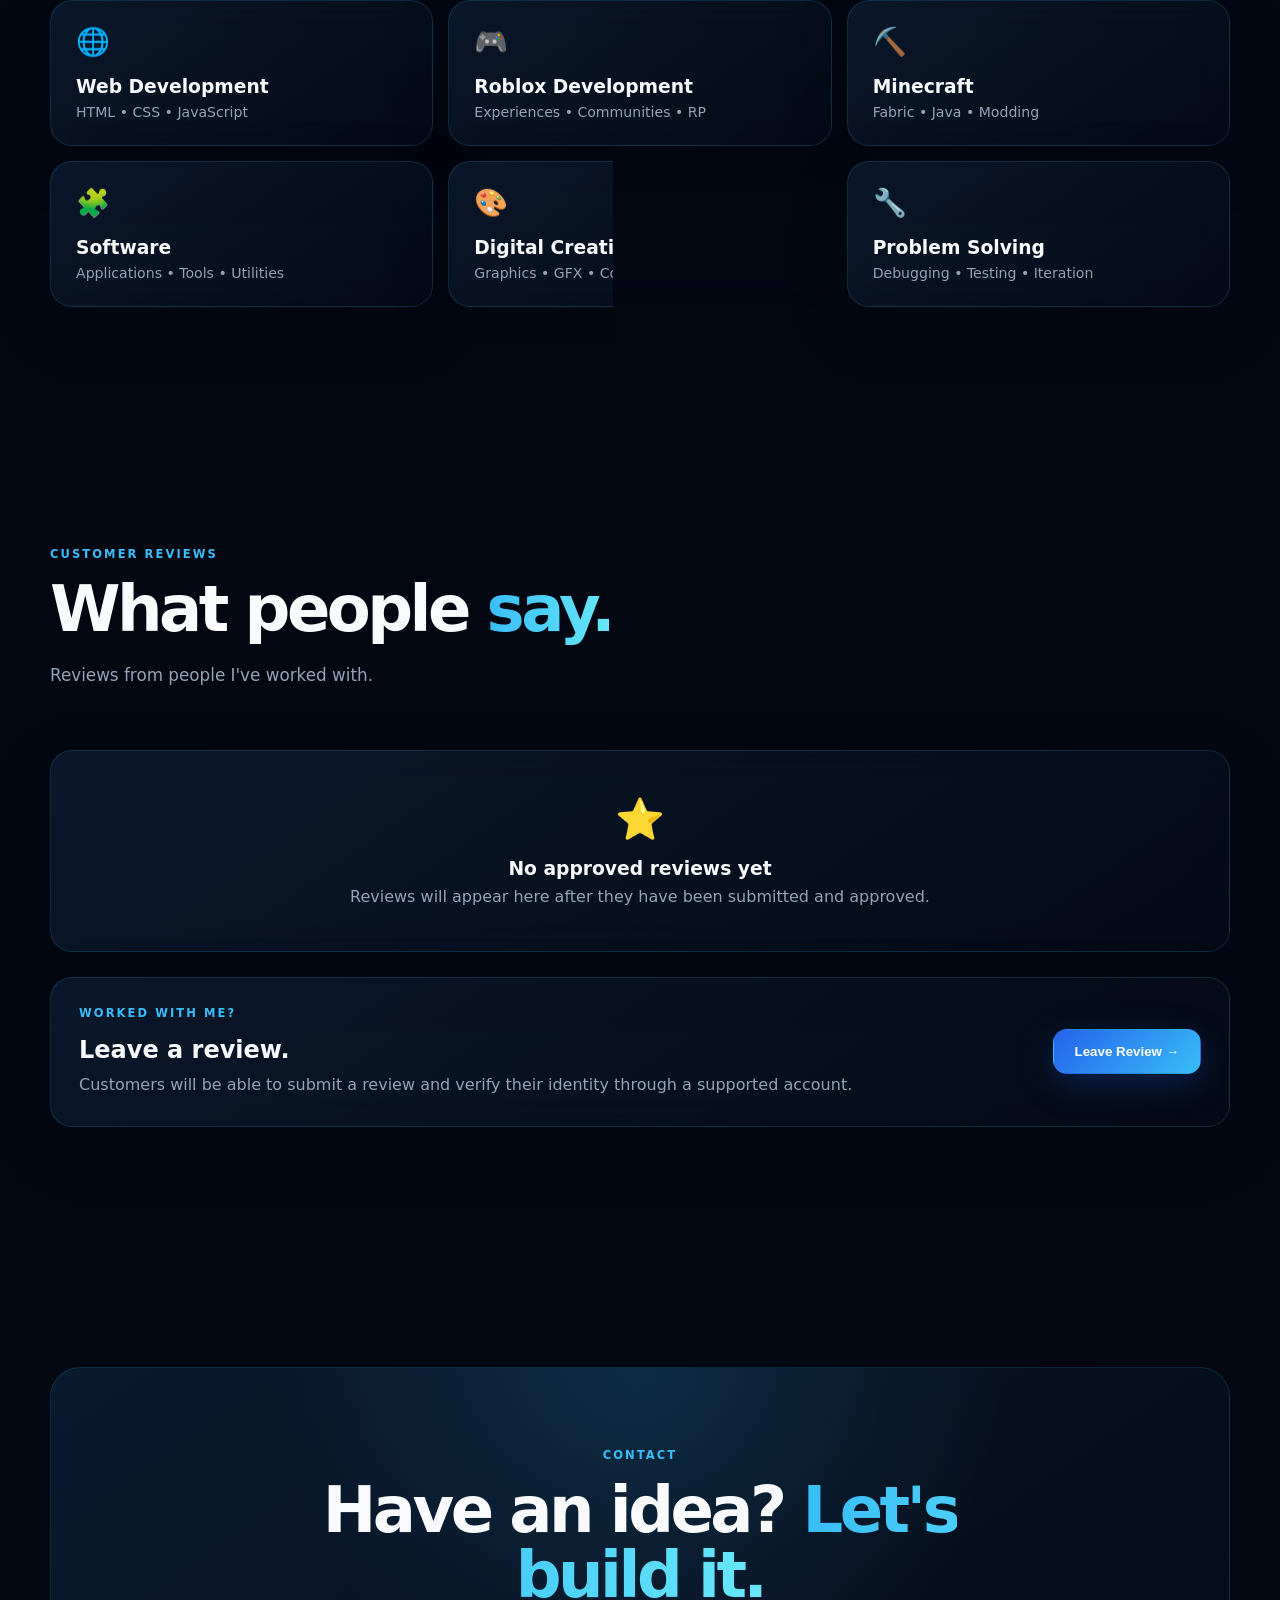
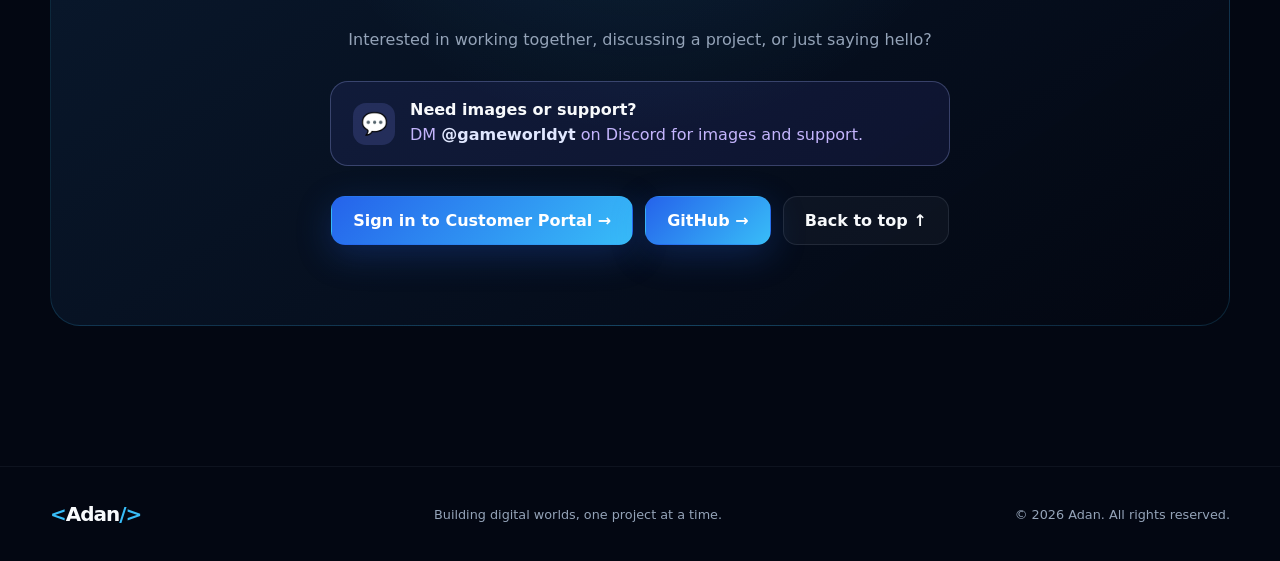
==== commit 520fb319: "Add customer portal sign-in button Make the customer portal easy to access from the main navigation " ====
--- a/public/index.html
+++ b/public/index.html
@@ -32,6 +32,7 @@
             <a href="#skills">Skills</a>
             <a href="#reviews">Reviews</a>
             <a href="#contact">Contact</a>
+            <a href="portal.html">Customer Portal</a>
         </nav>
 
         <button class="menu-toggle" type="button" aria-expanded="false" aria-controls="site-navigation">
@@ -404,6 +405,13 @@
                 </div>
 
                 <div class="contact-buttons">
+
+                    <a
+                        href="portal.html"
+                        class="button primary"
+                    >
+                        Sign in to Customer Portal →
+                    </a>
 
                     <a
                         href="https://github.com/gameworldyt"
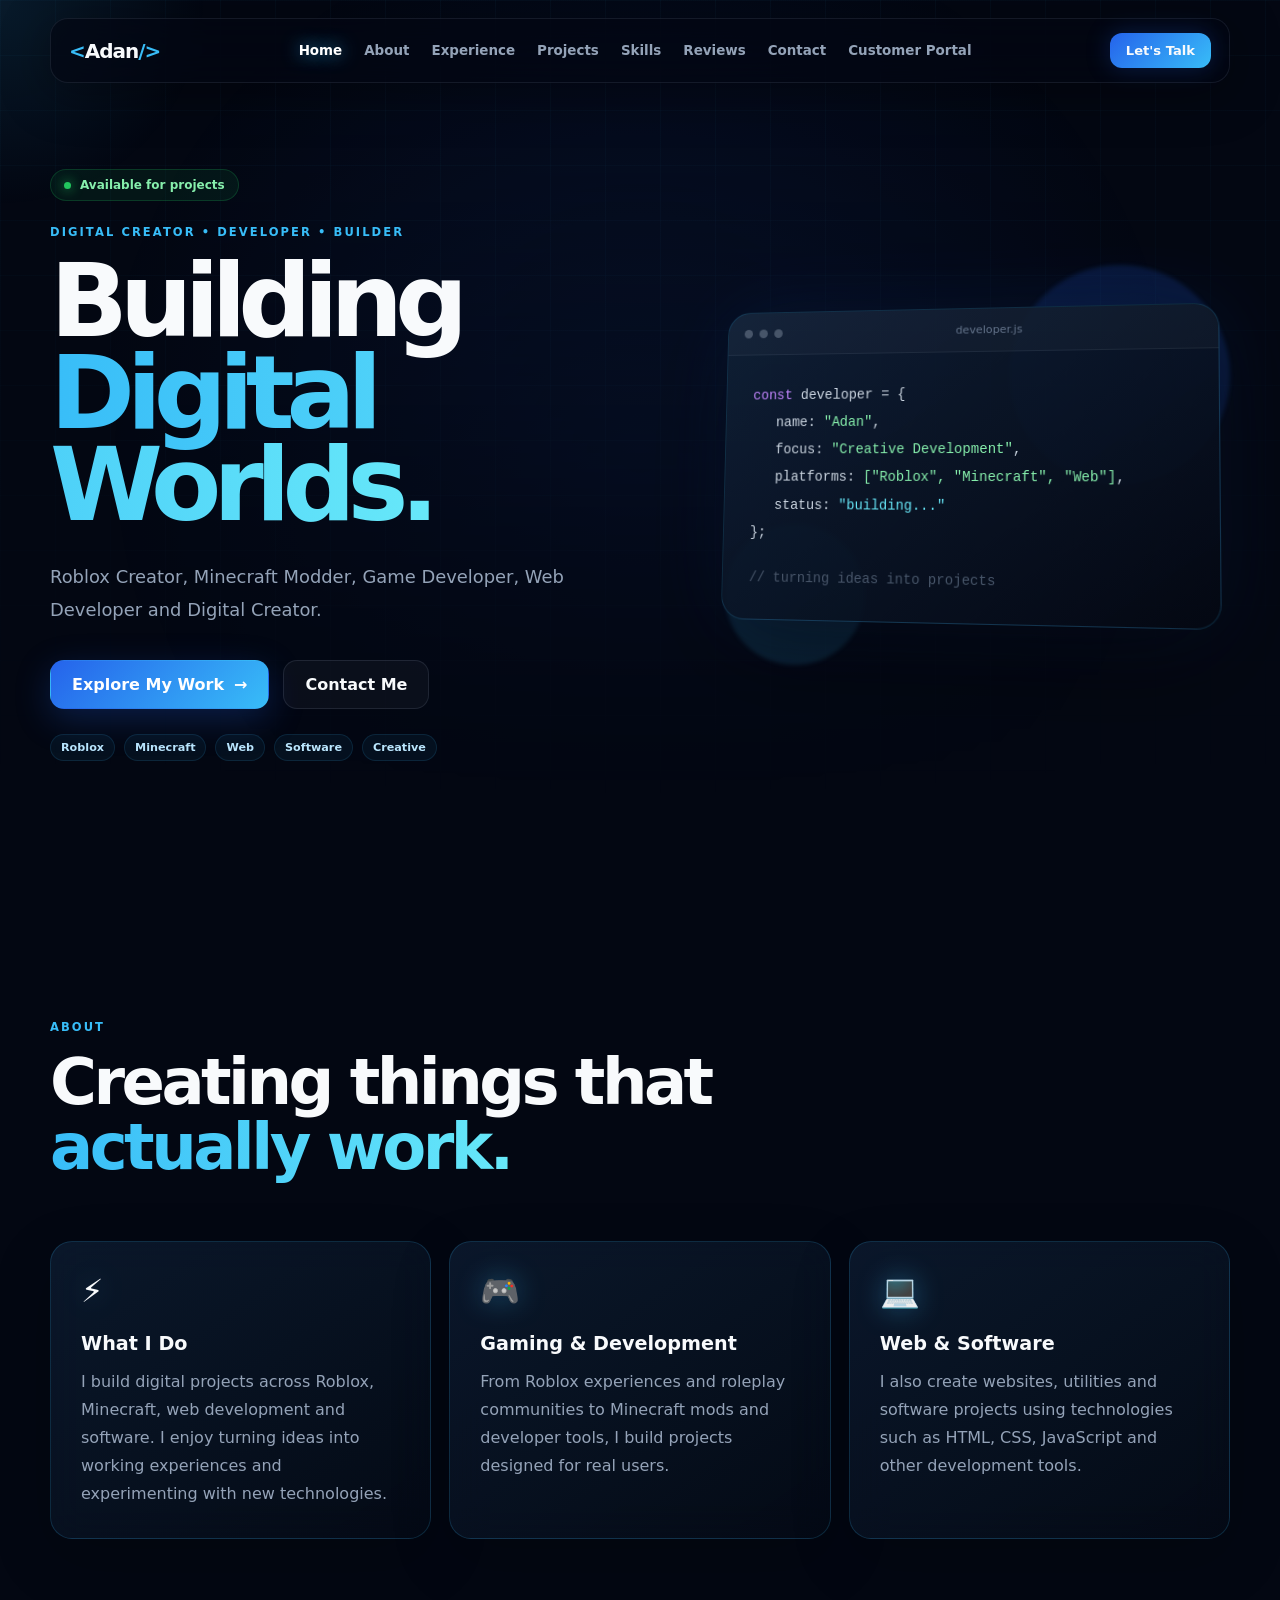
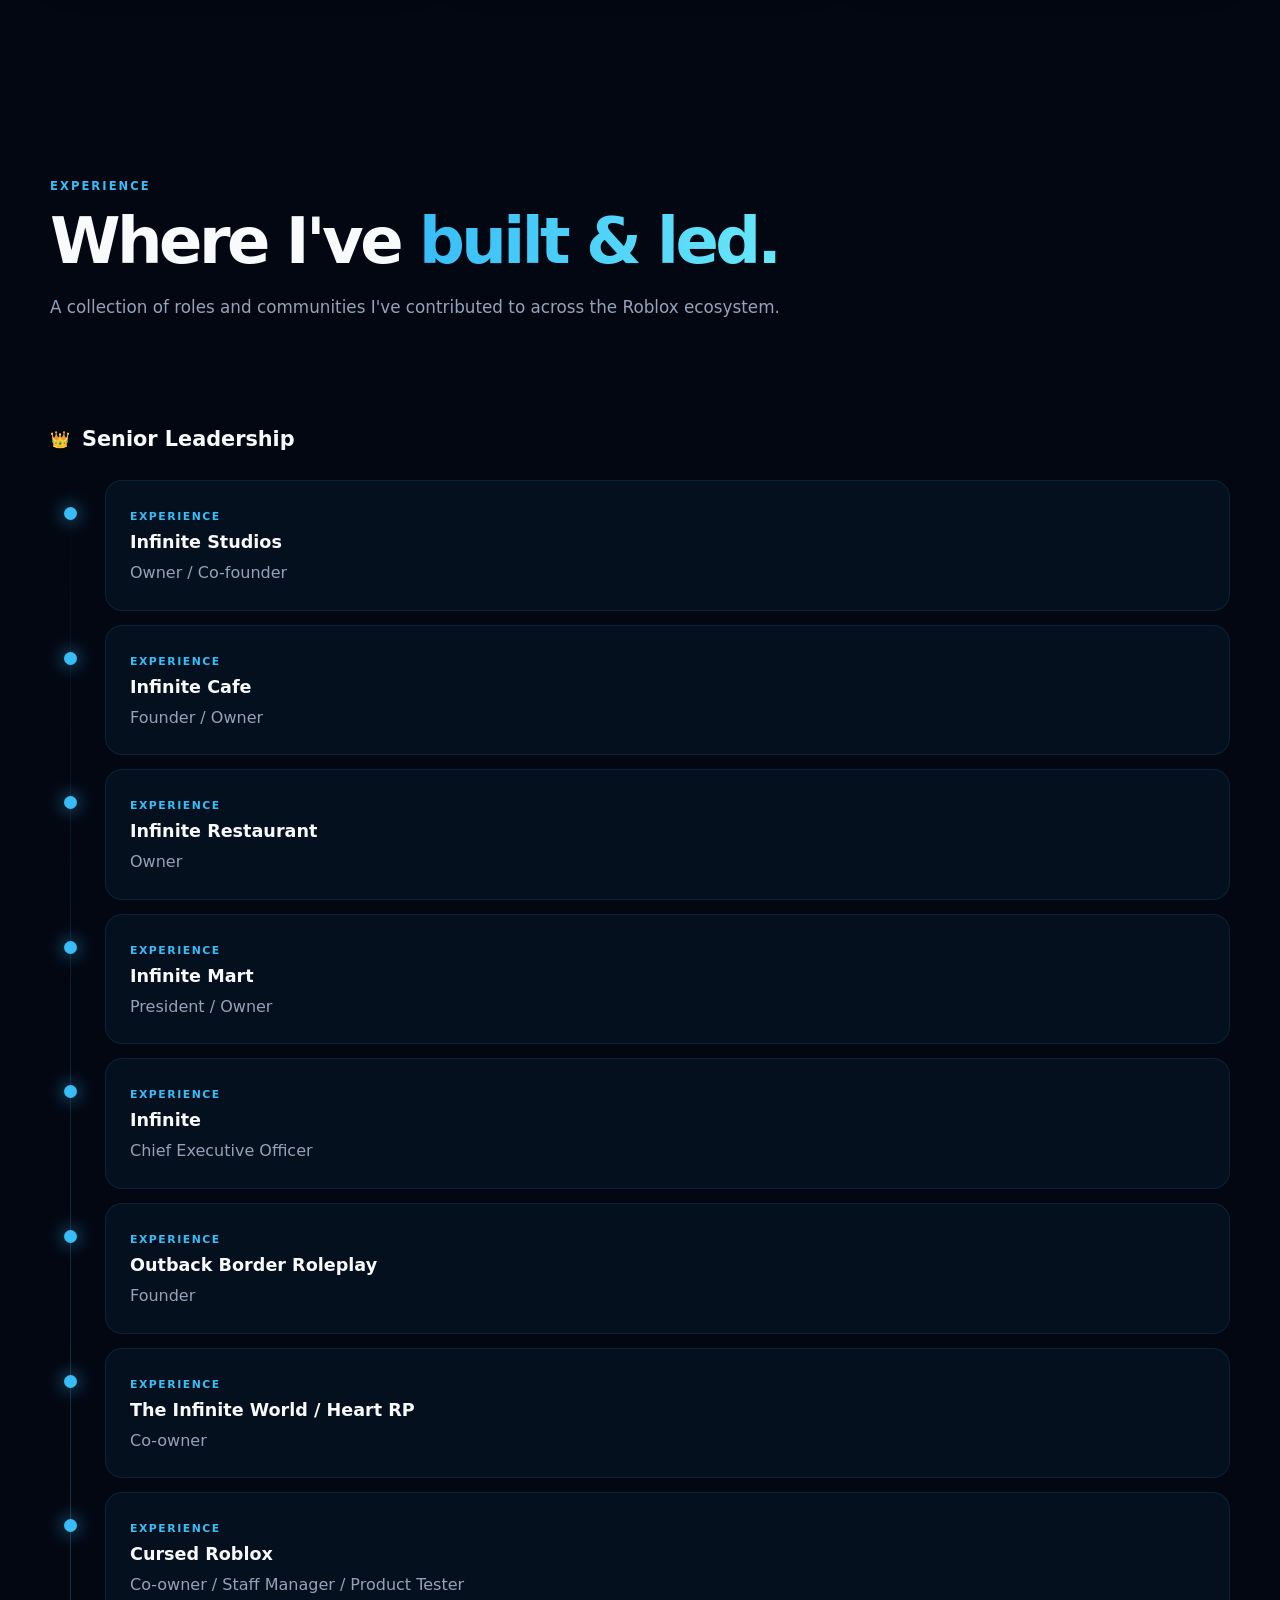
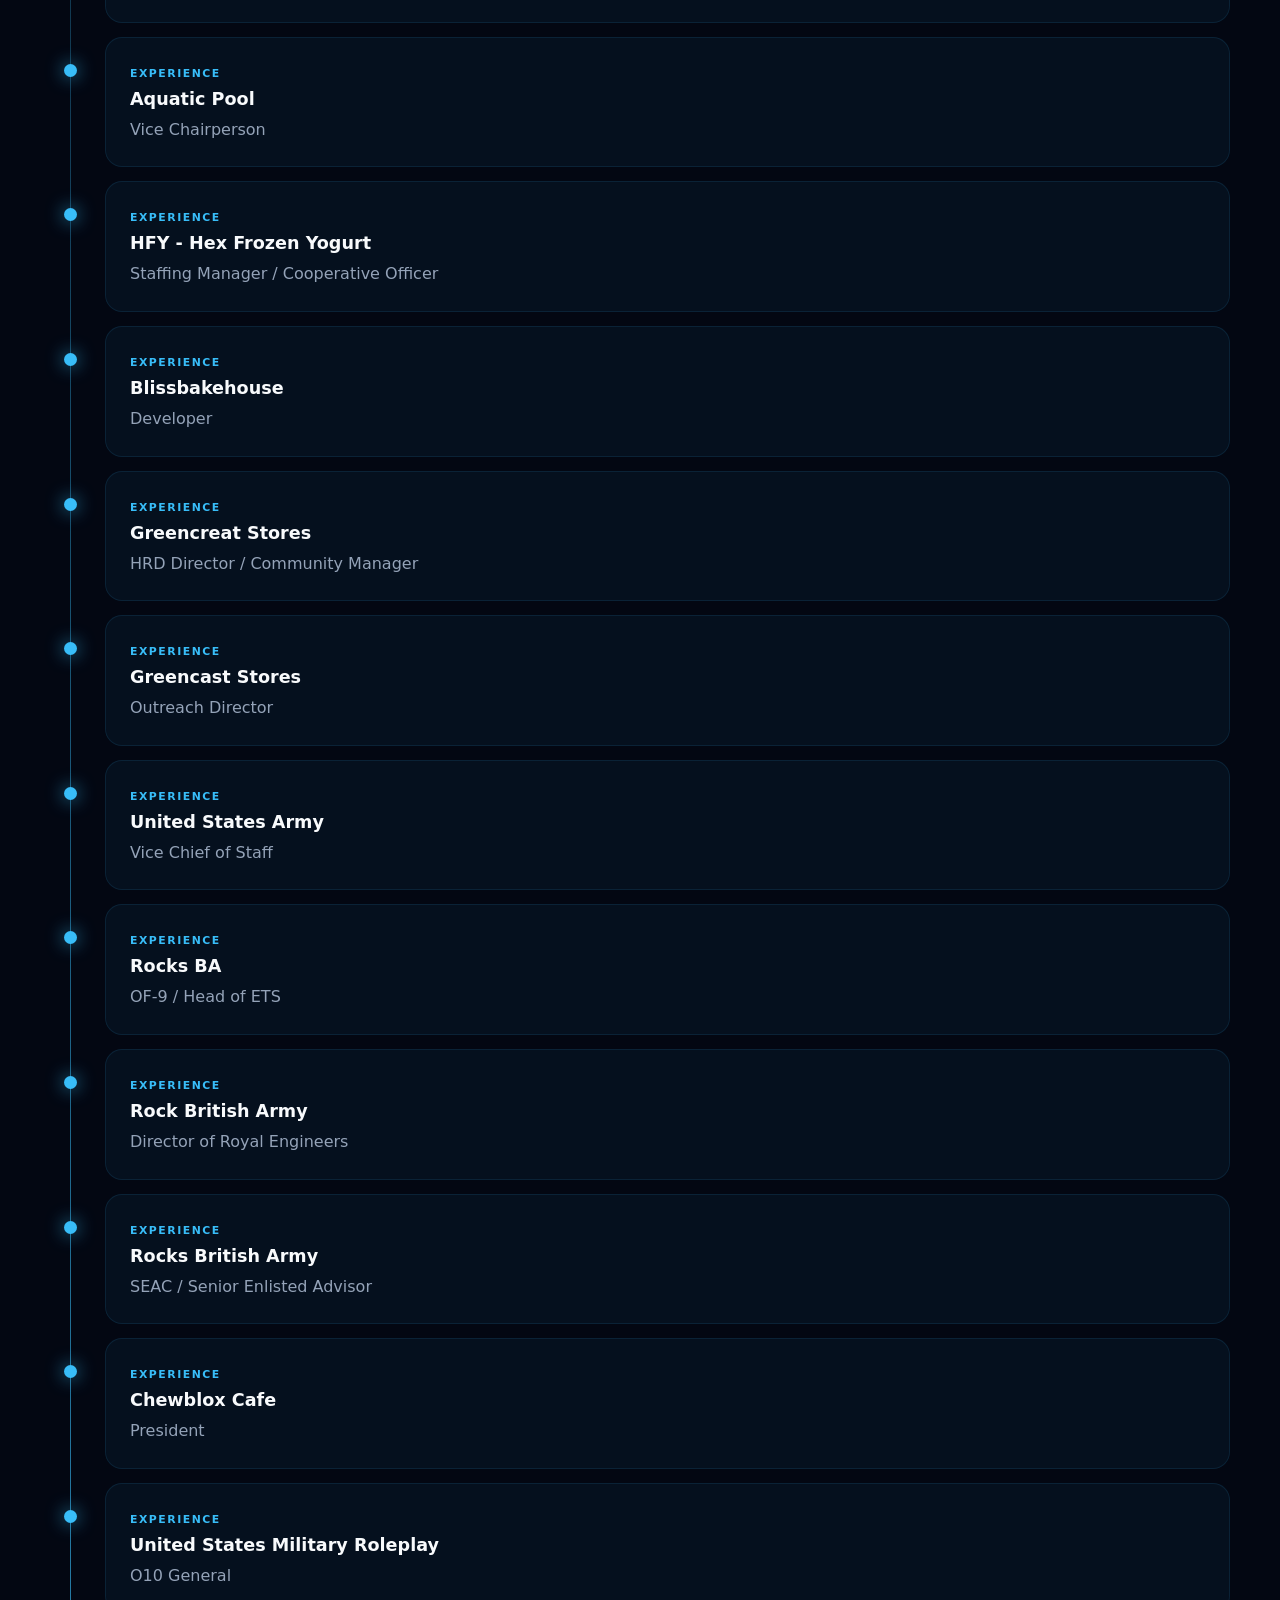
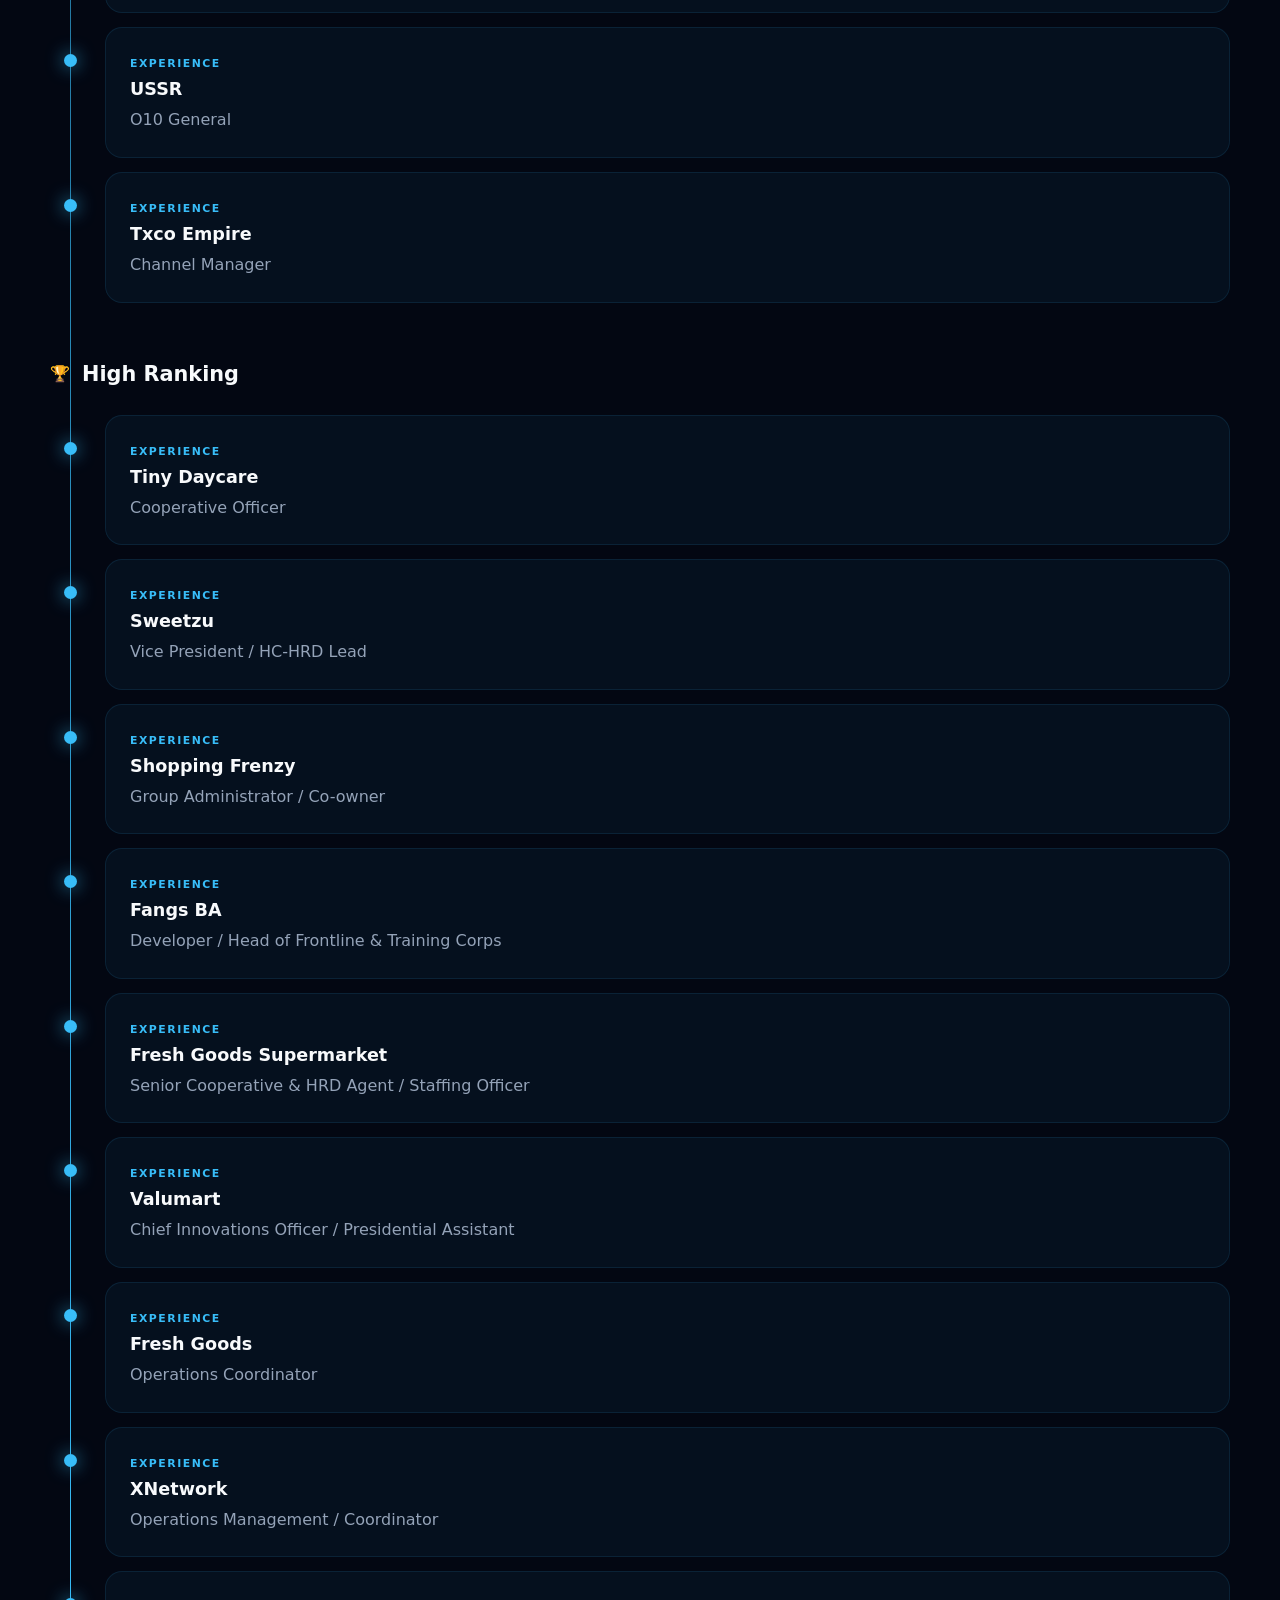
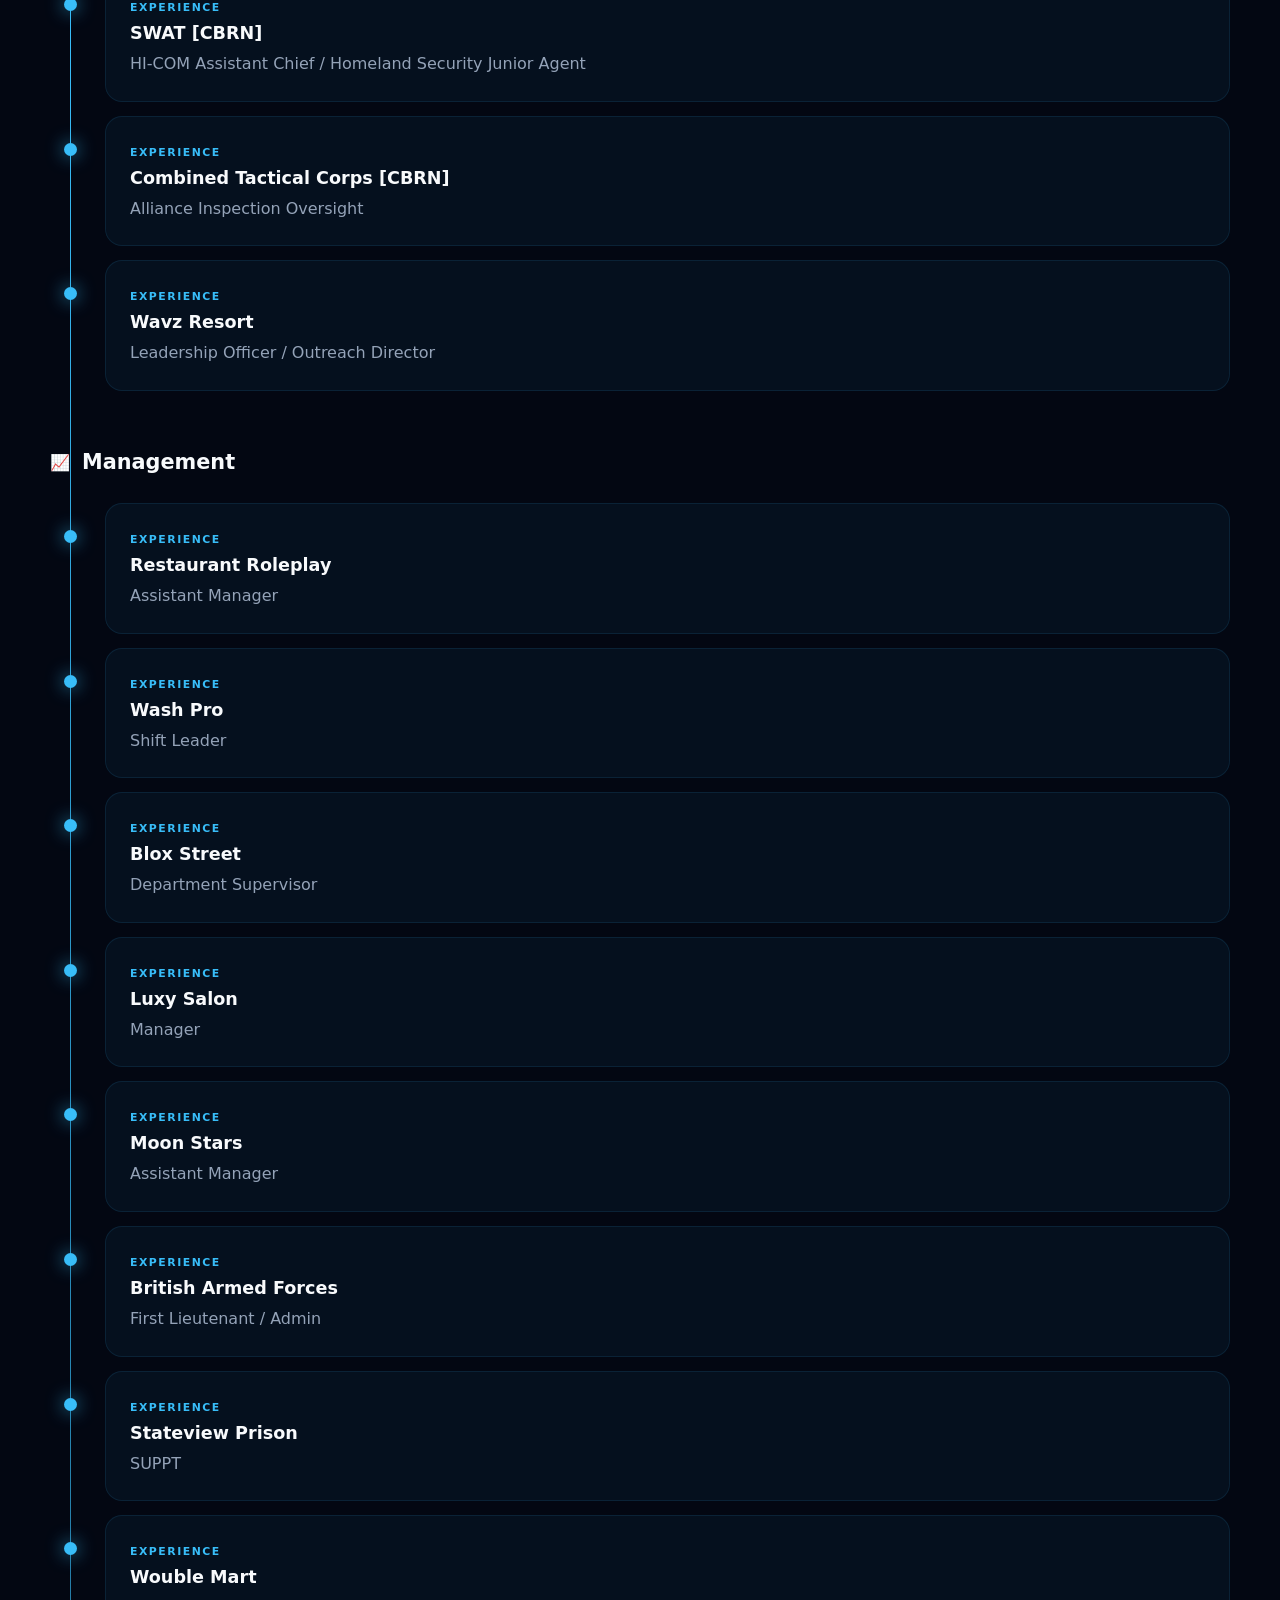
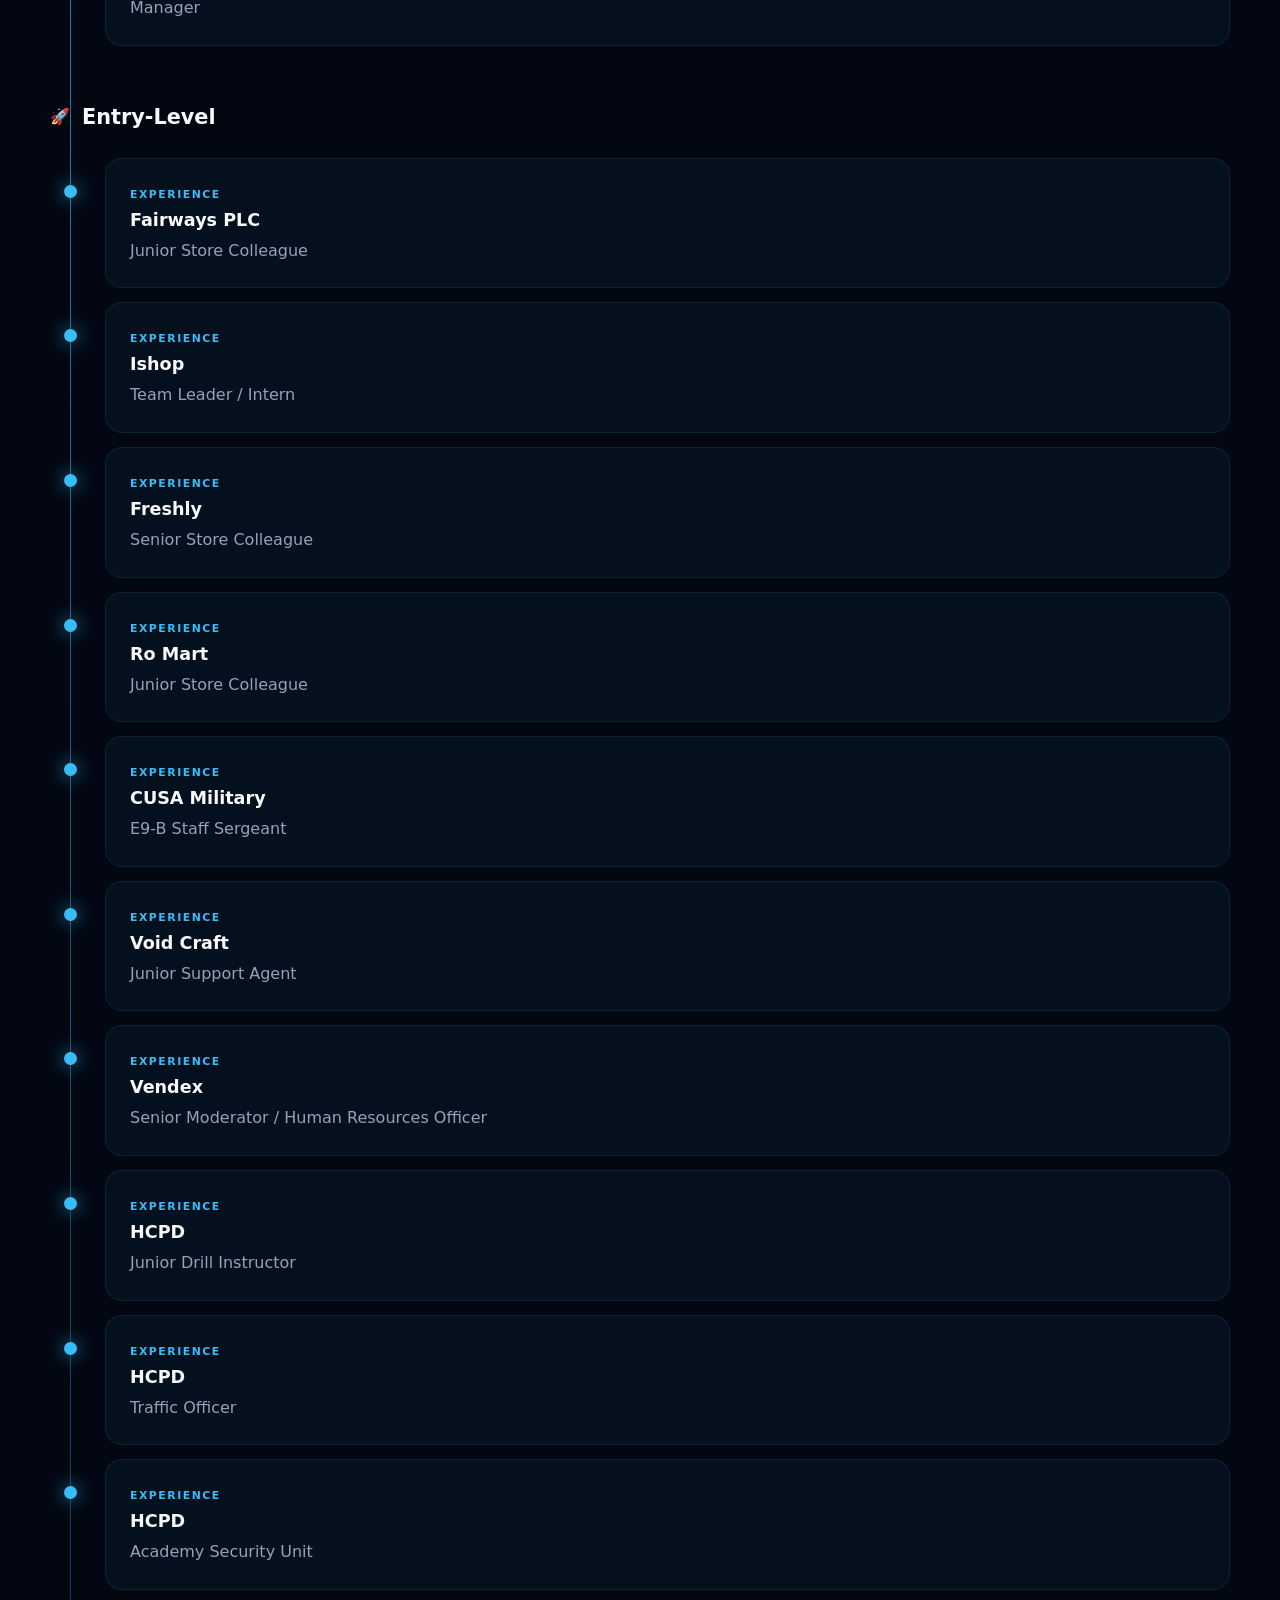
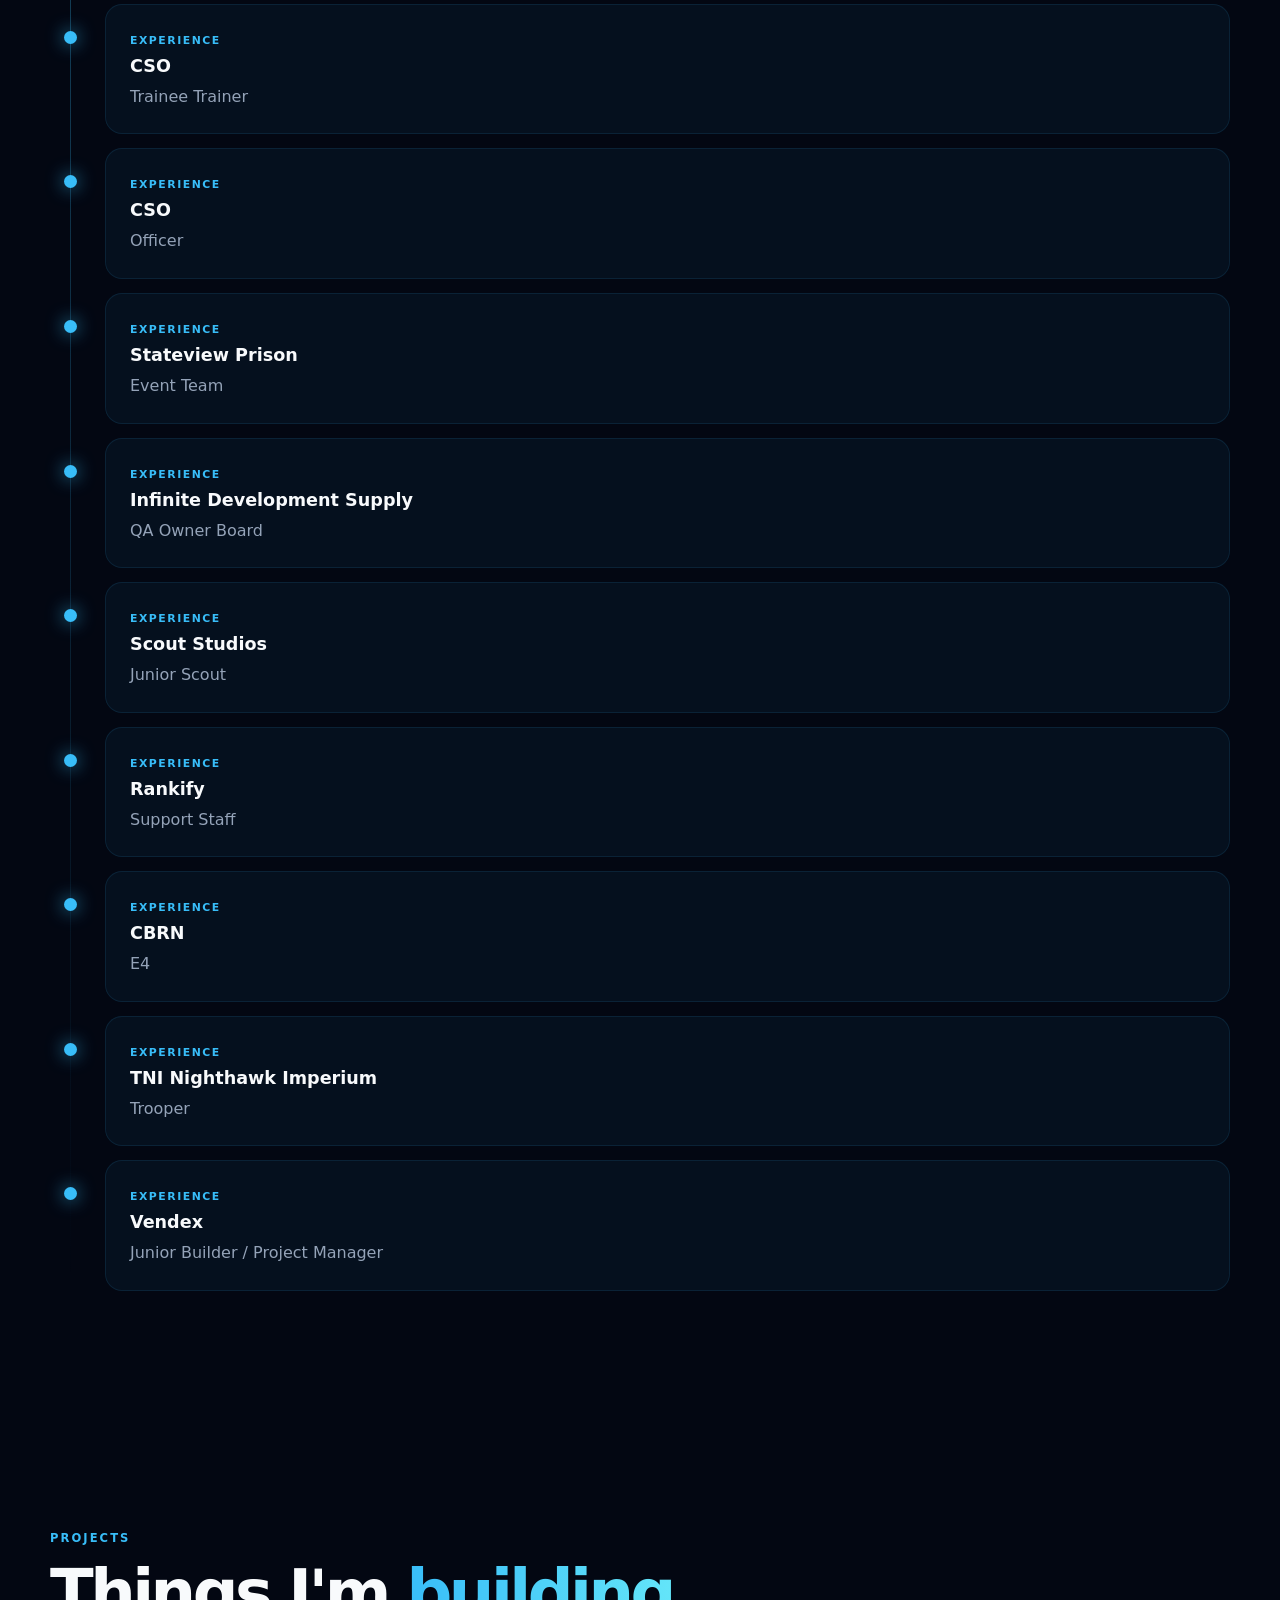
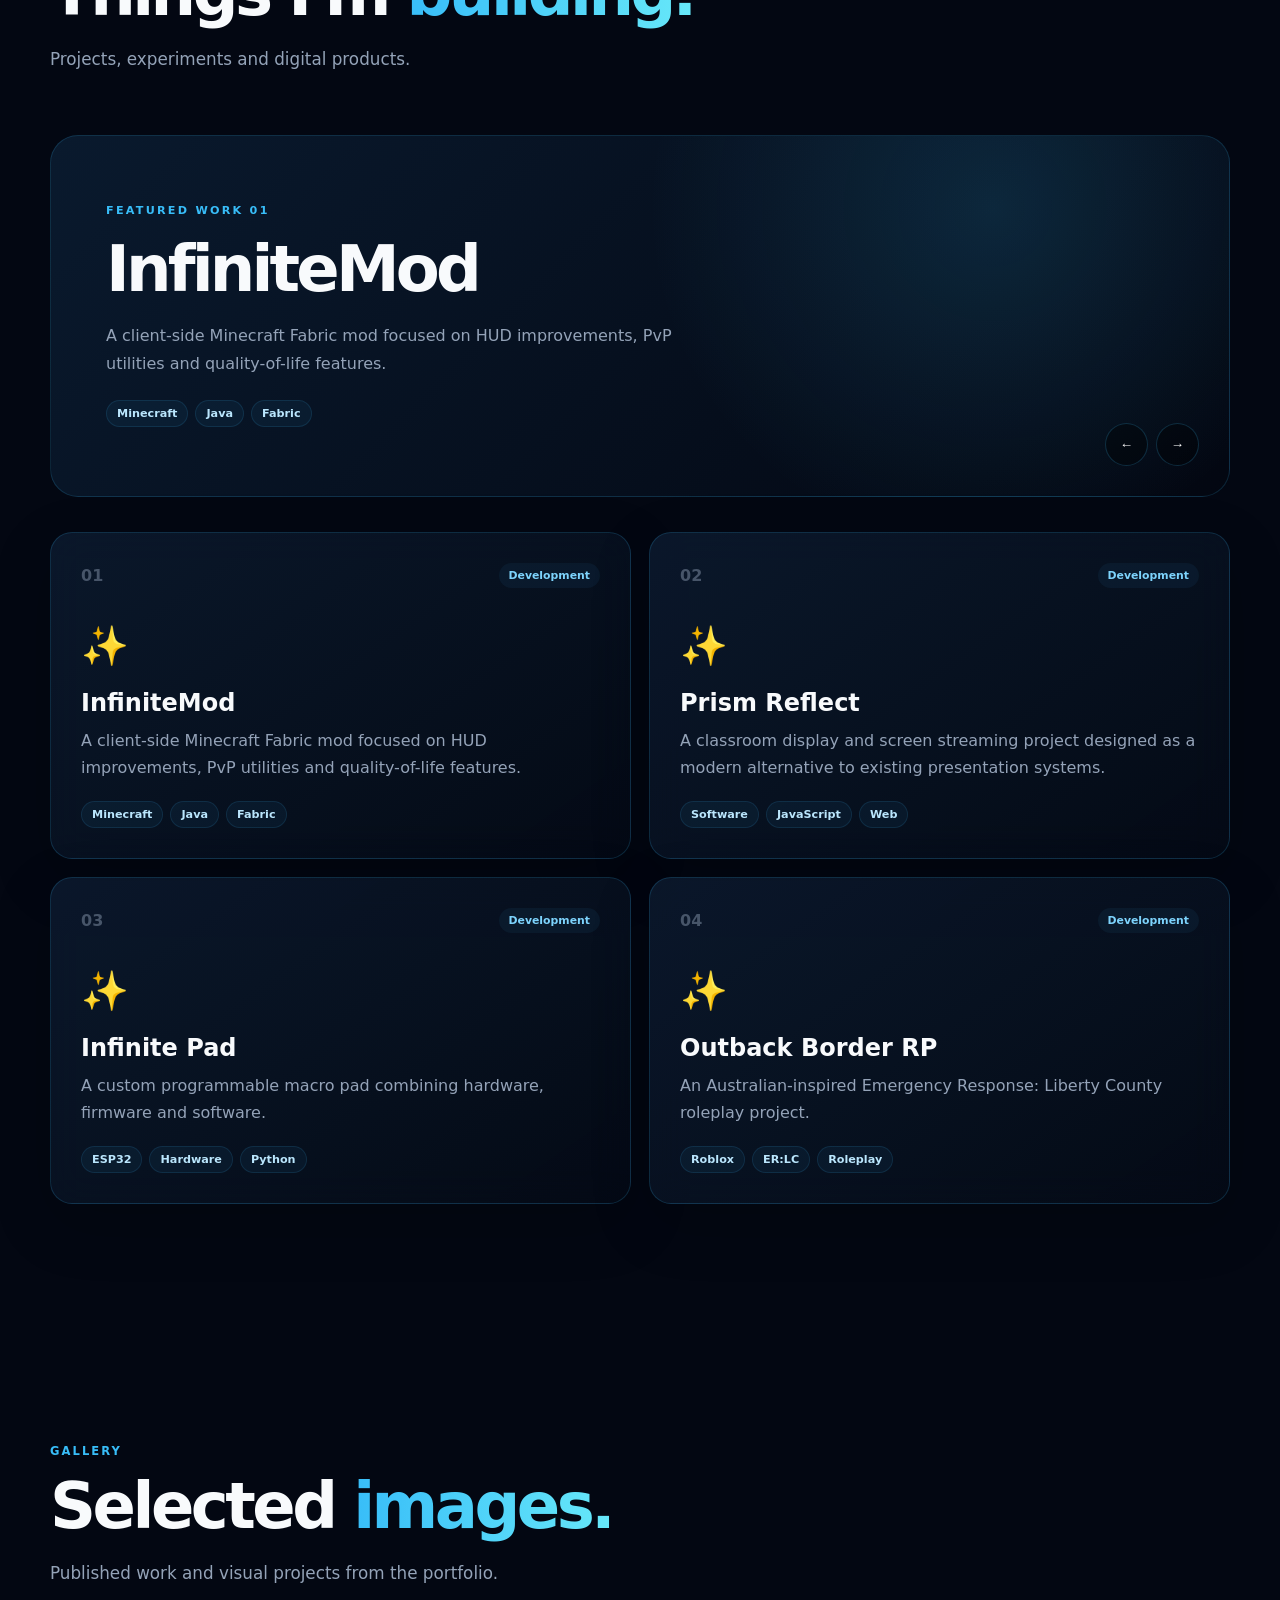
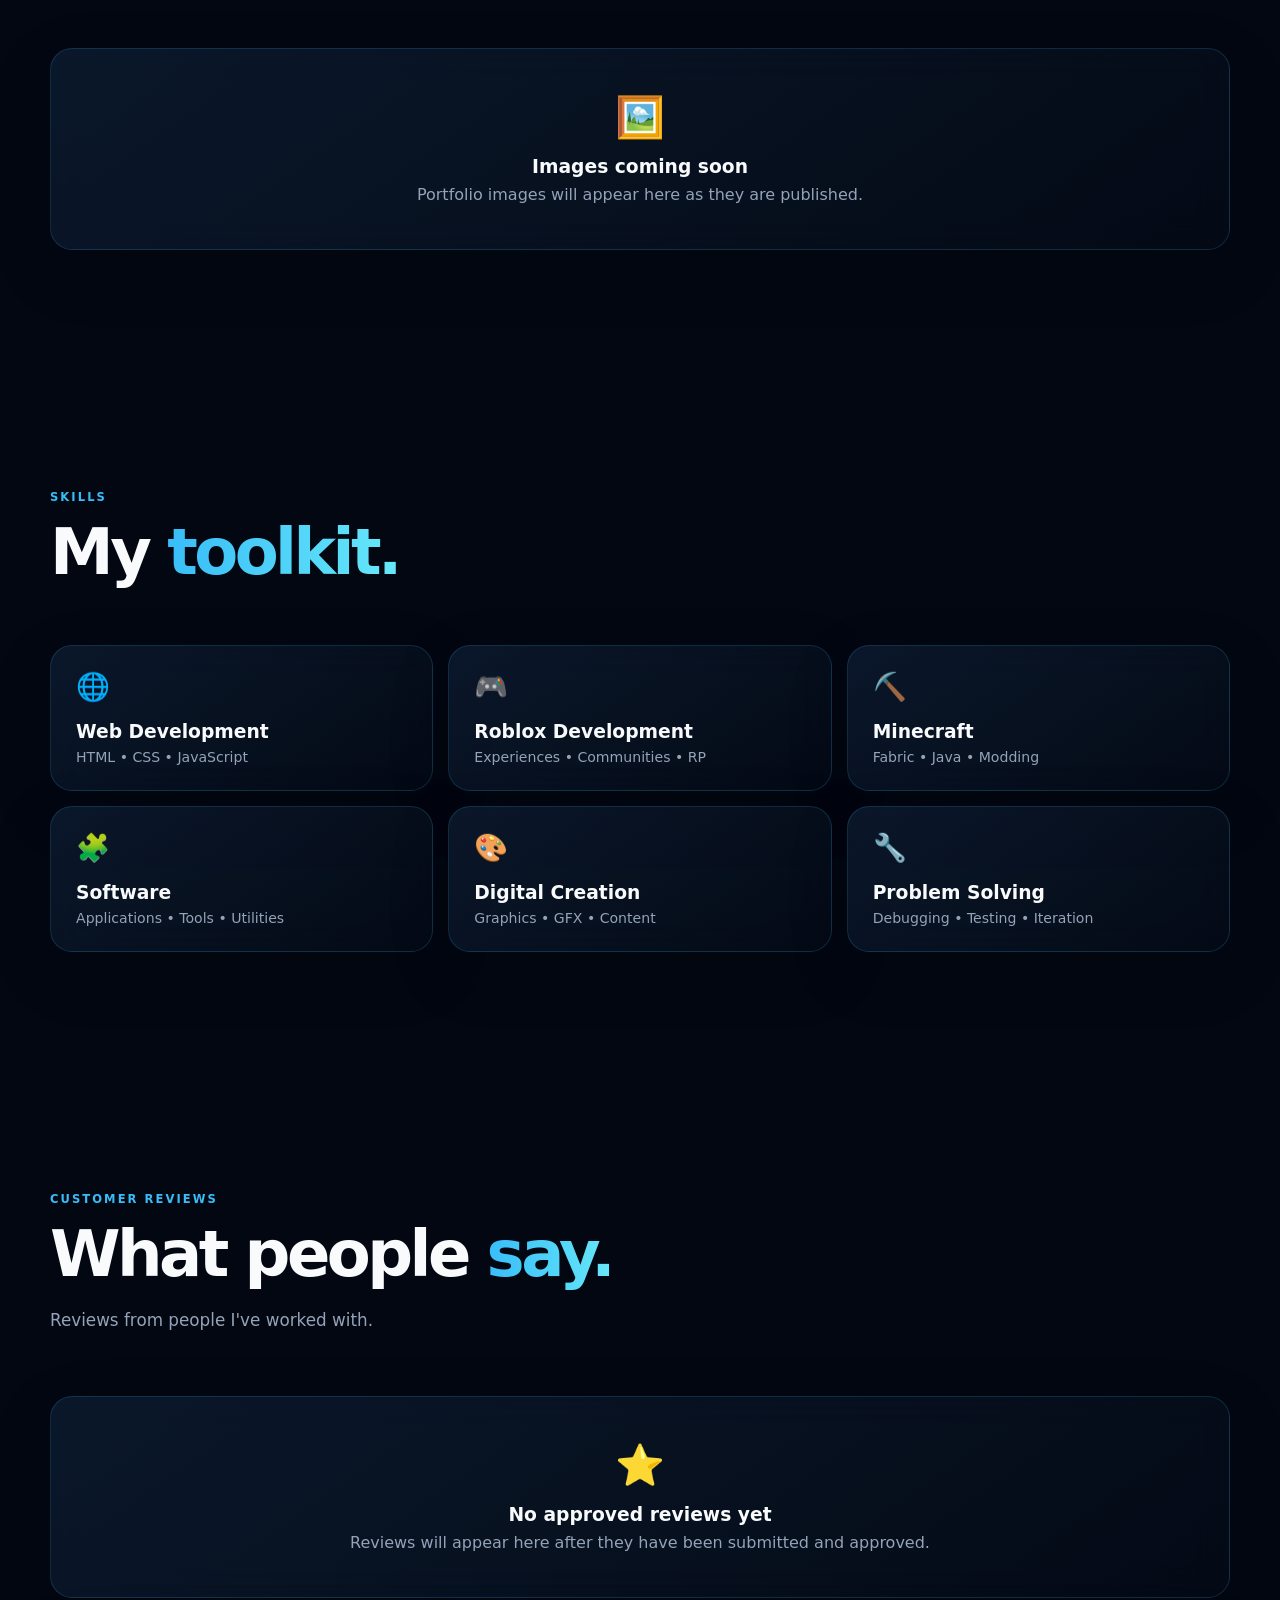
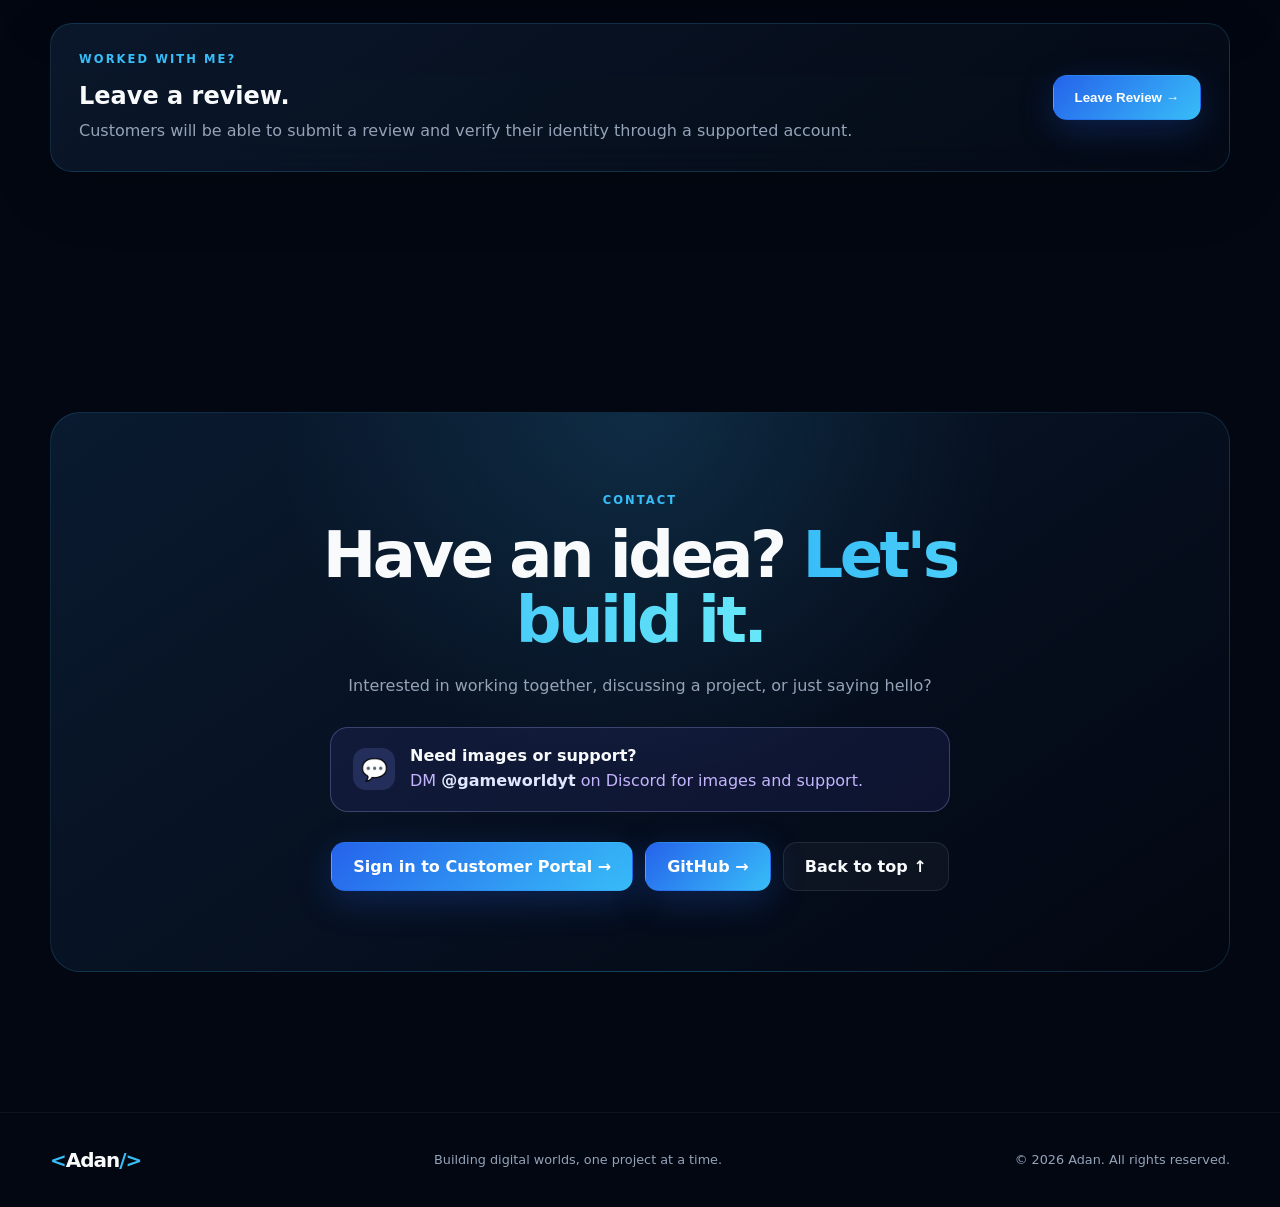
==== commit 887a0771: "Fix customer workflows and public content sync Connect the public portfolio to approved D1 reviews a" ====
--- a/public/index.html
+++ b/public/index.html
@@ -266,6 +266,16 @@
 
         </section>
 
+        <section id="portfolio-images" class="section">
+            <div class="section-heading">
+                <p class="eyebrow">GALLERY</p>
+                <h2>Selected <span class="gradient-text">images.</span></h2>
+                <p>Published work and visual projects from the portfolio.</p>
+            </div>
+            <div id="portfolio-images-list" class="portfolio-images-grid">
+                <div class="loading-card"><div class="loader"></div><p>Loading images...</p></div>
+            </div>
+        </section>
 
         <!-- SKILLS -->
         <section id="skills" class="section">
--- a/public/style.css
+++ b/public/style.css
@@ -1160,6 +1160,29 @@
     gap: 16px;
 
     margin-bottom: 25px;
+}
+
+.portfolio-images-grid {
+    display: grid;
+    grid-template-columns: repeat(3, 1fr);
+    gap: 18px;
+}
+
+.portfolio-image-card {
+    overflow: hidden;
+}
+
+.portfolio-image-card img {
+    display: block;
+    width: 100%;
+    aspect-ratio: 4 / 3;
+    object-fit: cover;
+}
+
+.portfolio-image-card figcaption {
+    padding: 14px 16px;
+    color: var(--muted);
+    font-size: .85rem;
 }
 
 .review-card {
@@ -1519,7 +1542,8 @@
     .about-grid,
     .projects-grid,
     .skills-grid,
-    .reviews-grid {
+    .reviews-grid,
+    .portfolio-images-grid {
         grid-template-columns: 1fr;
     }
 
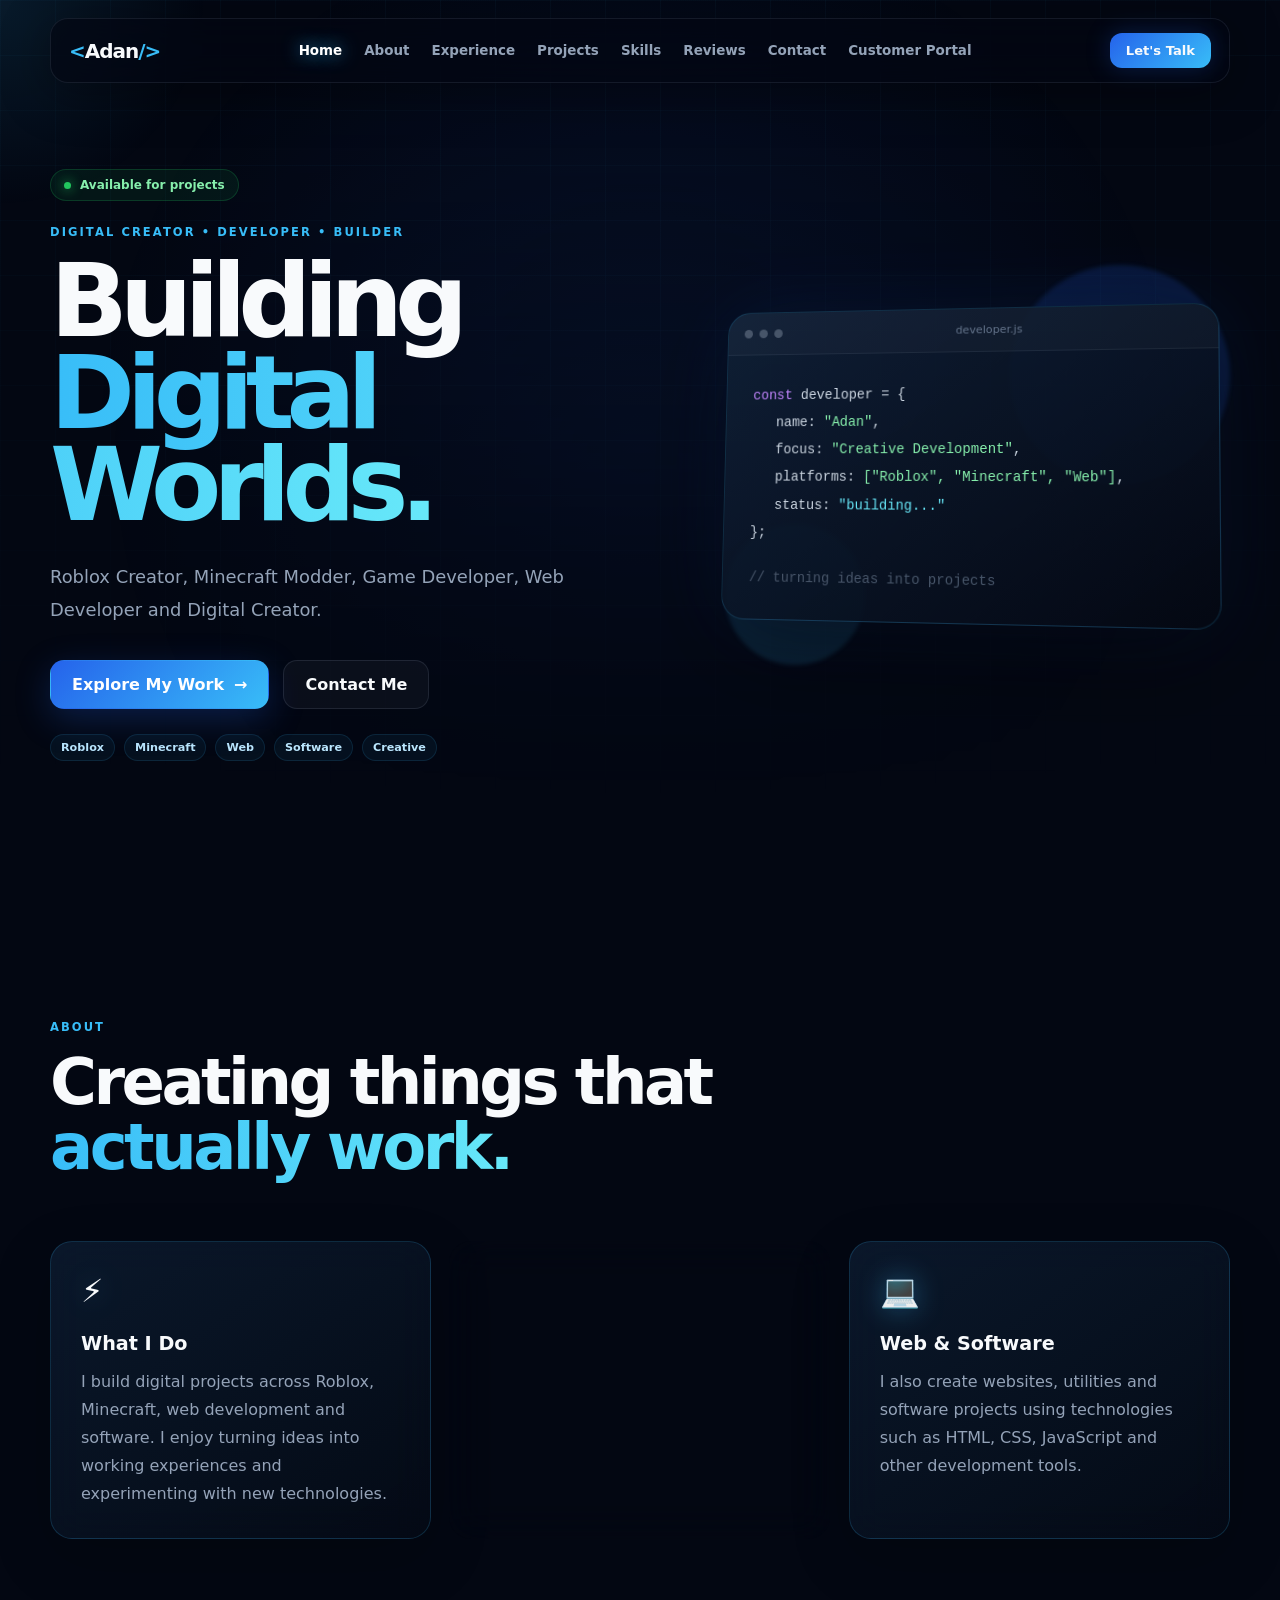
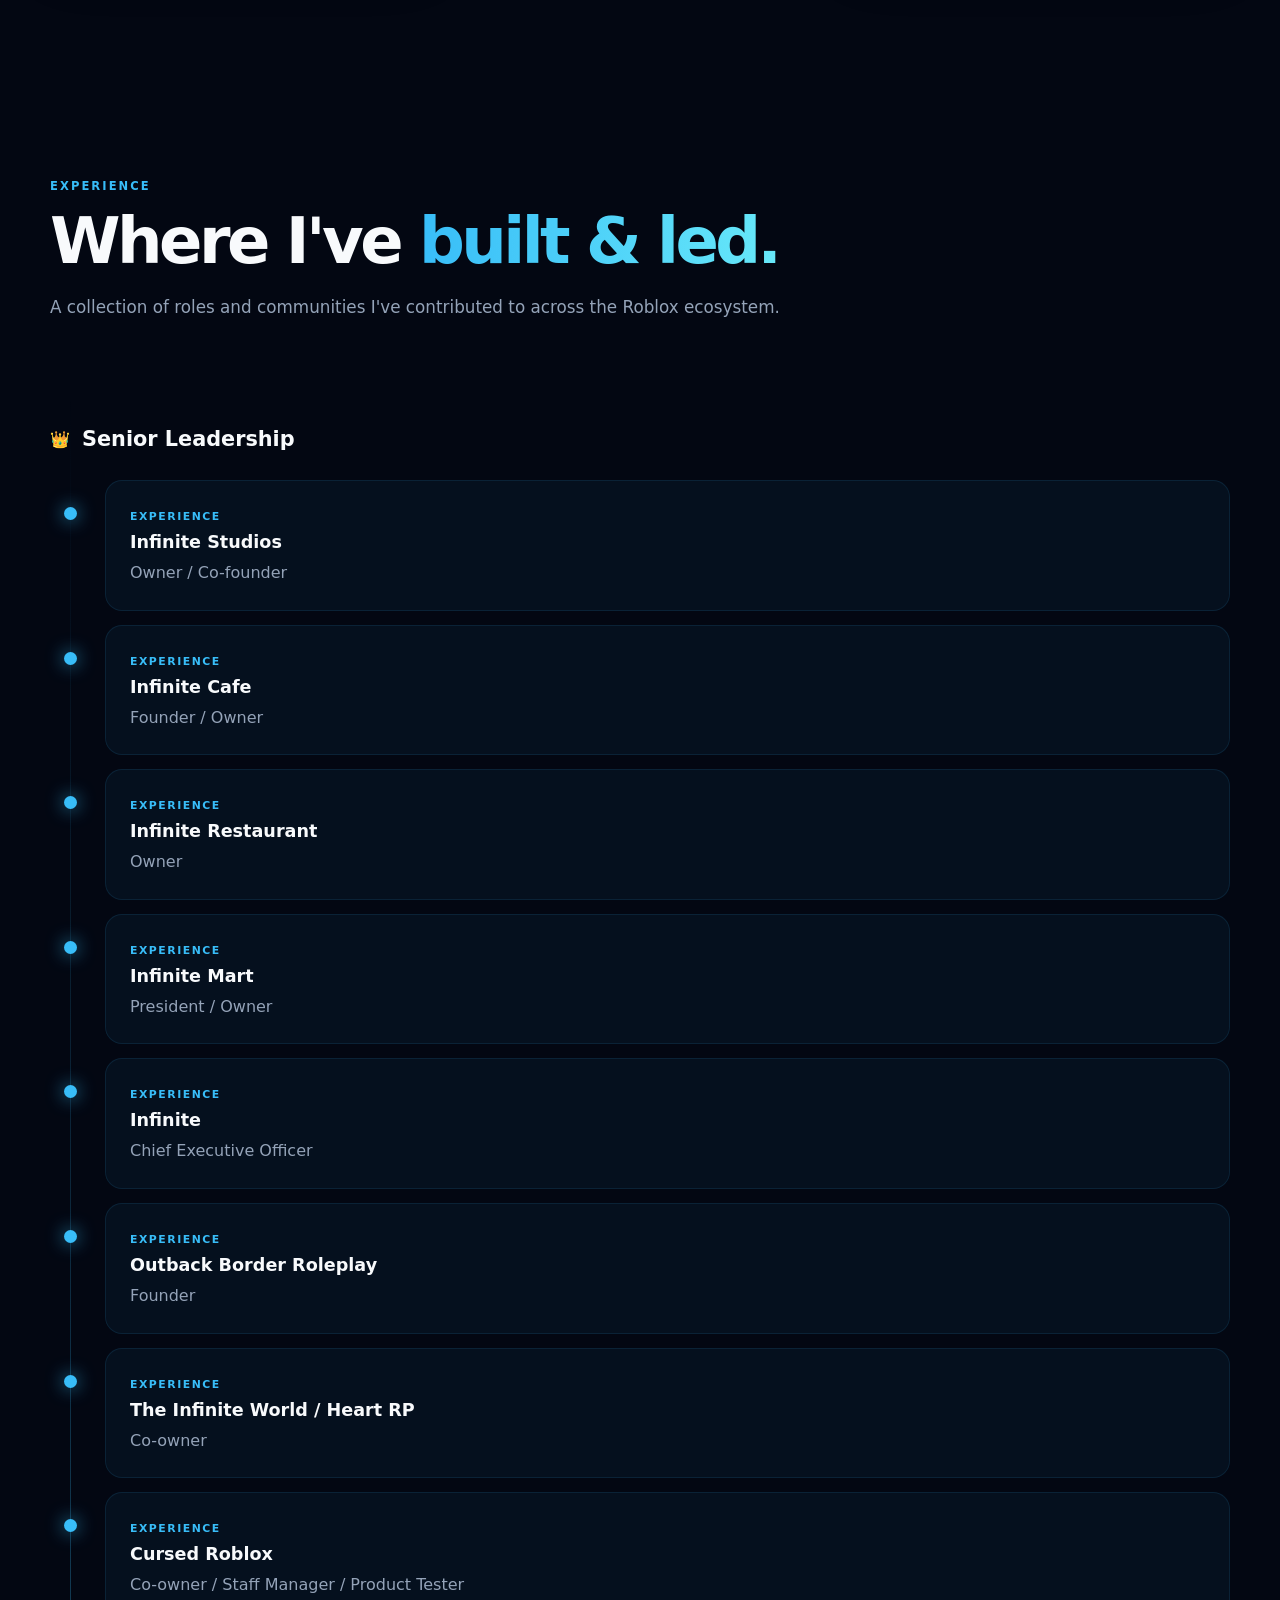
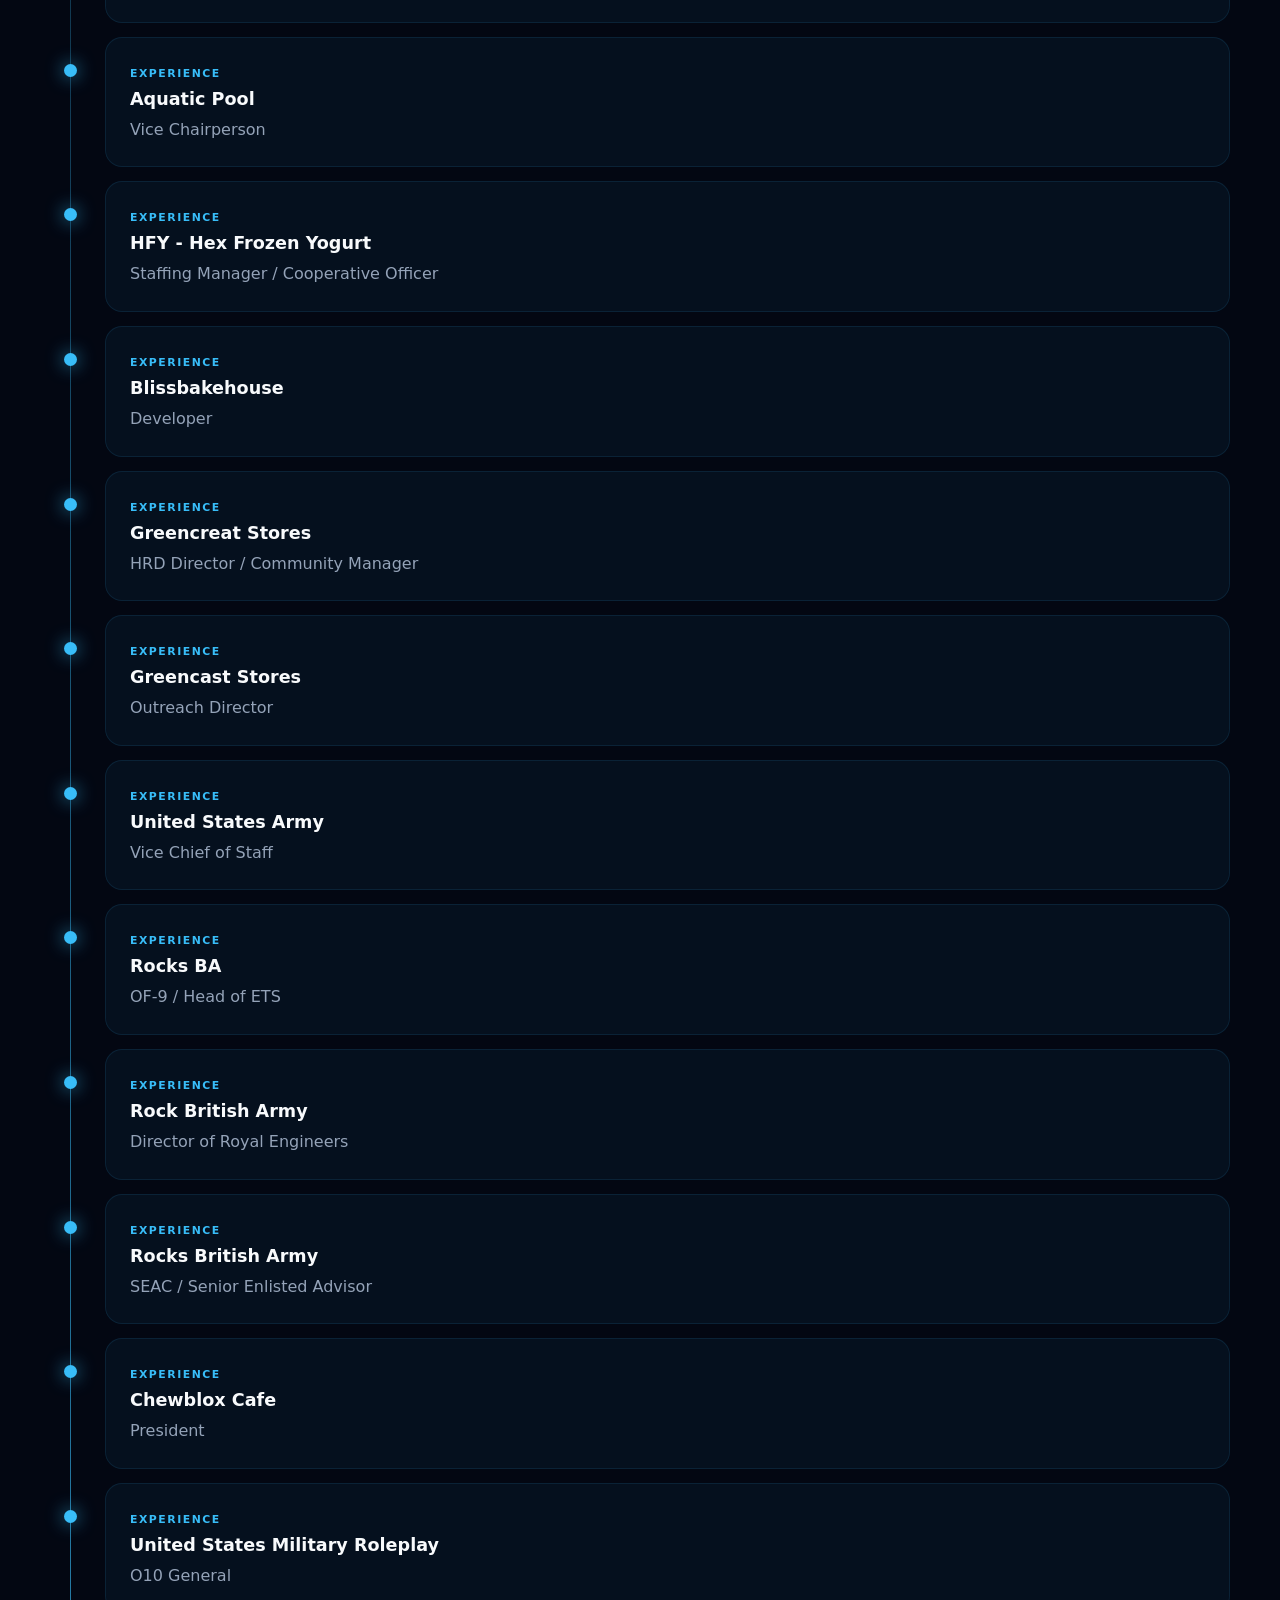
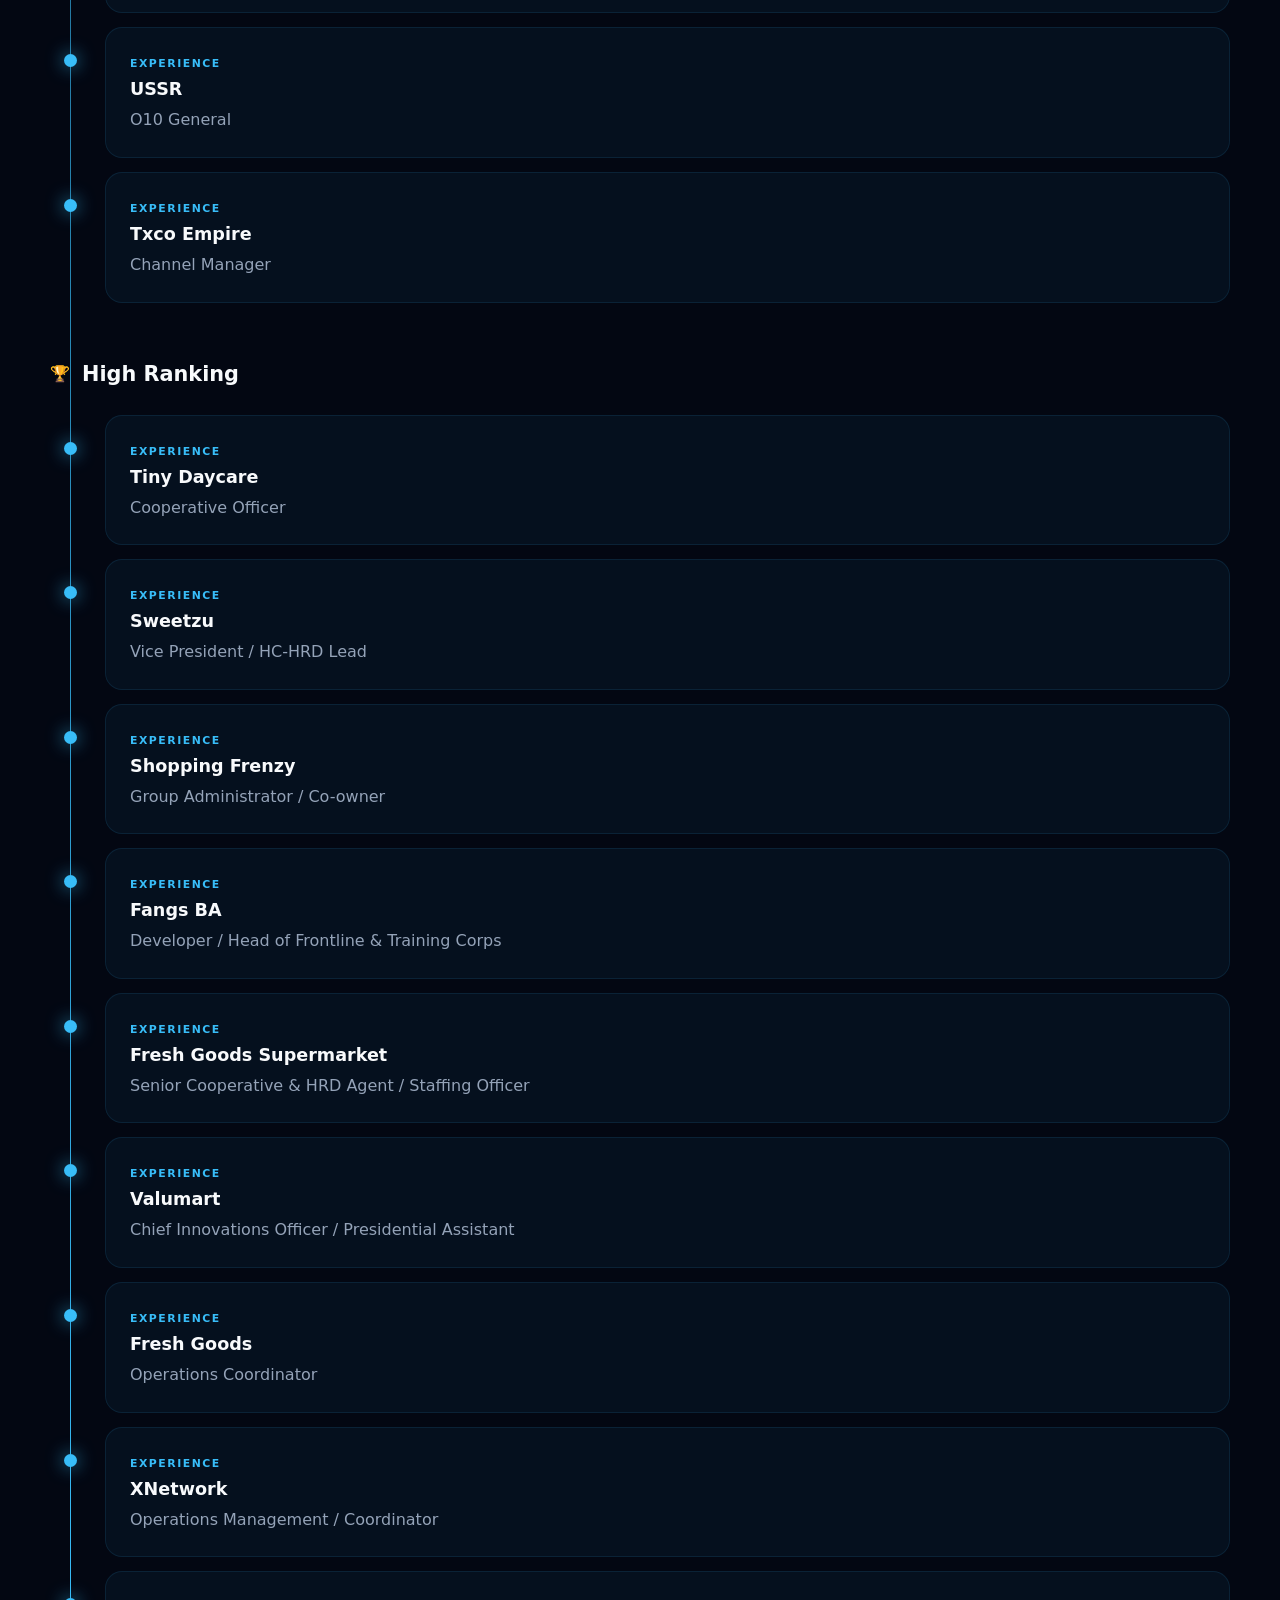
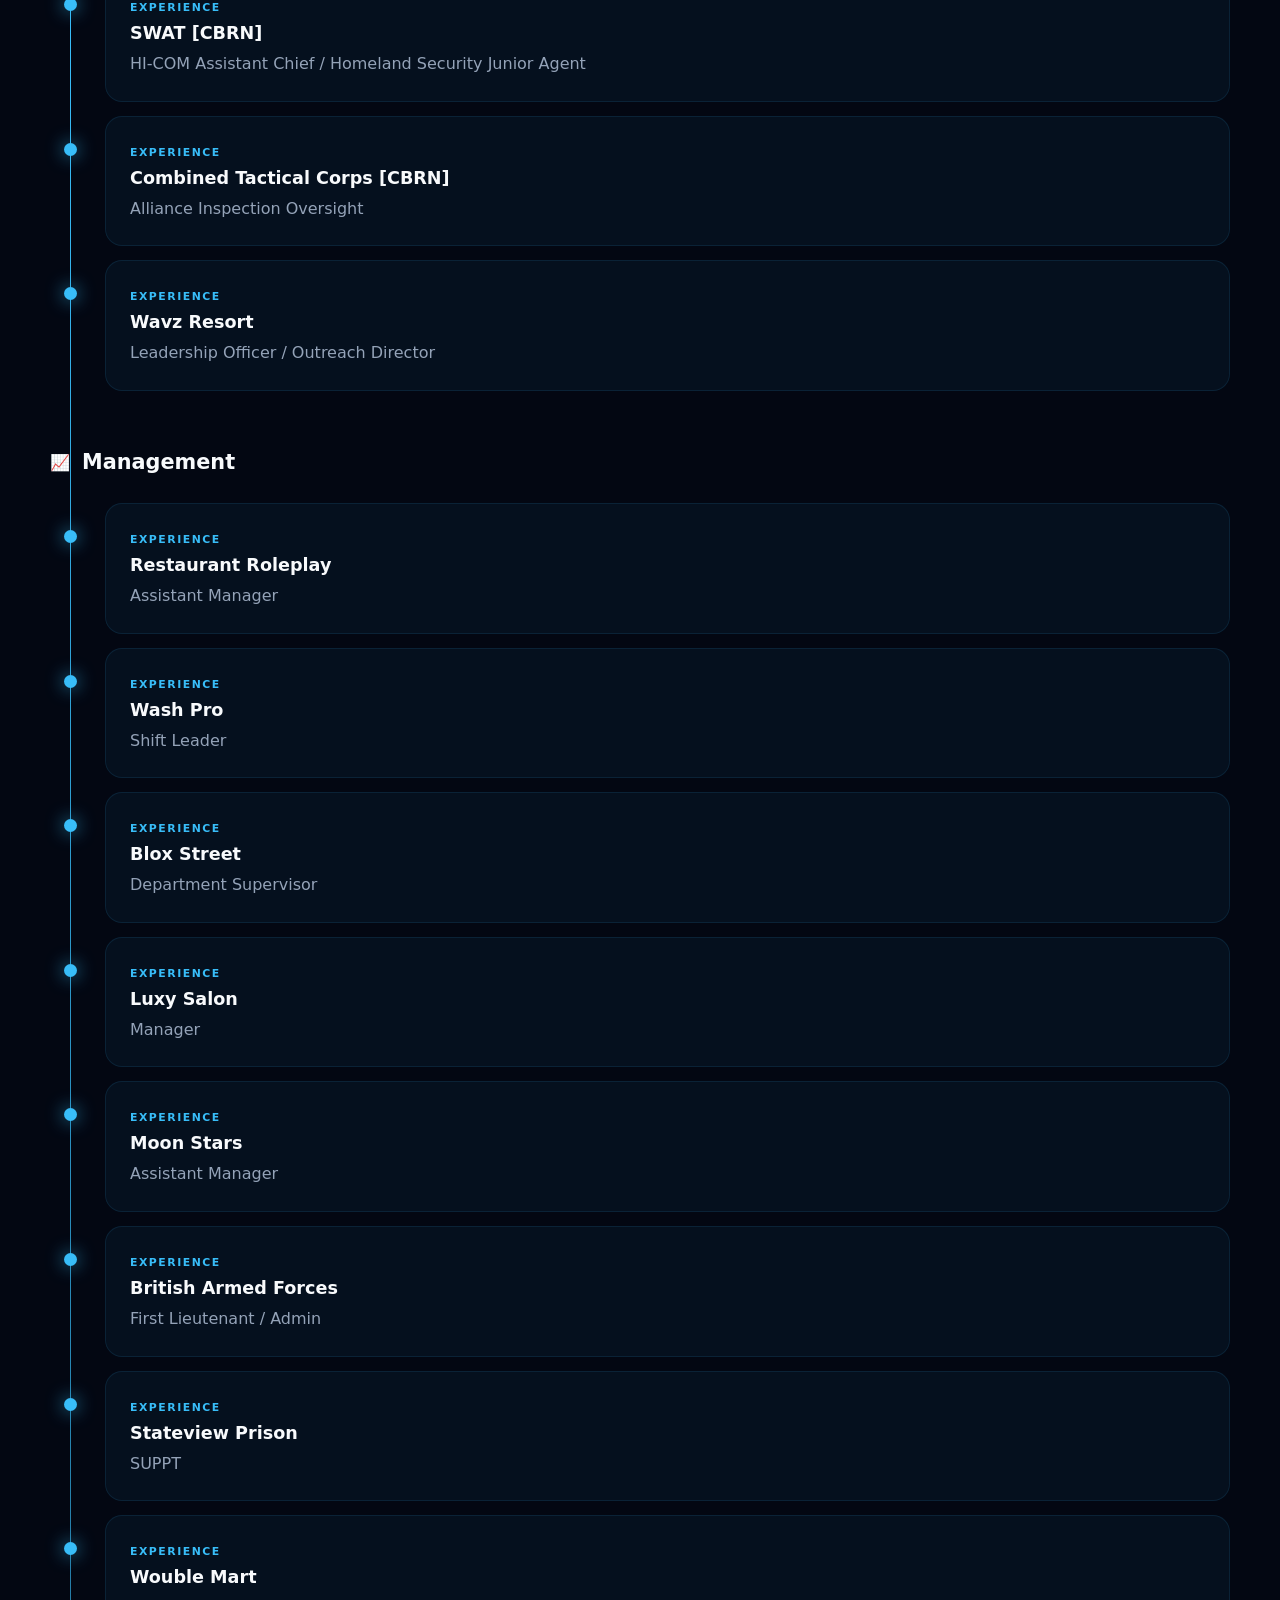
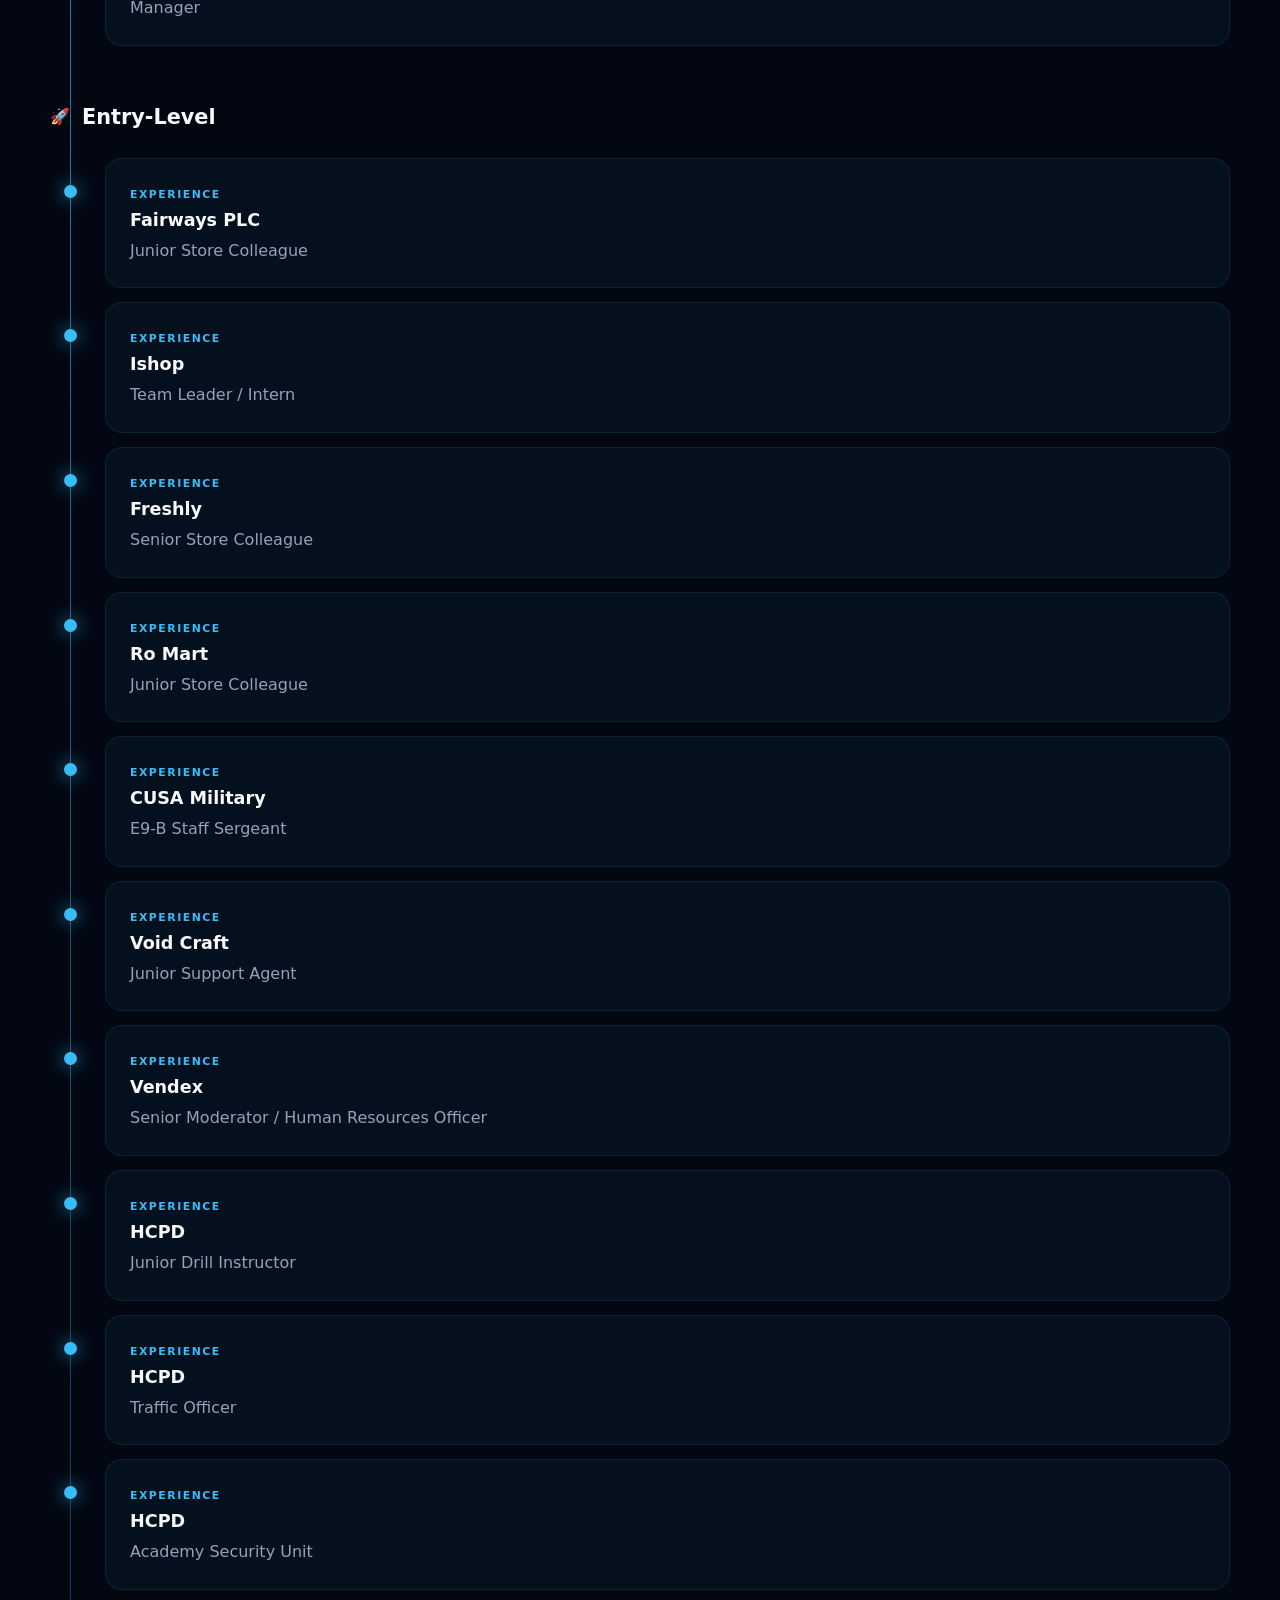
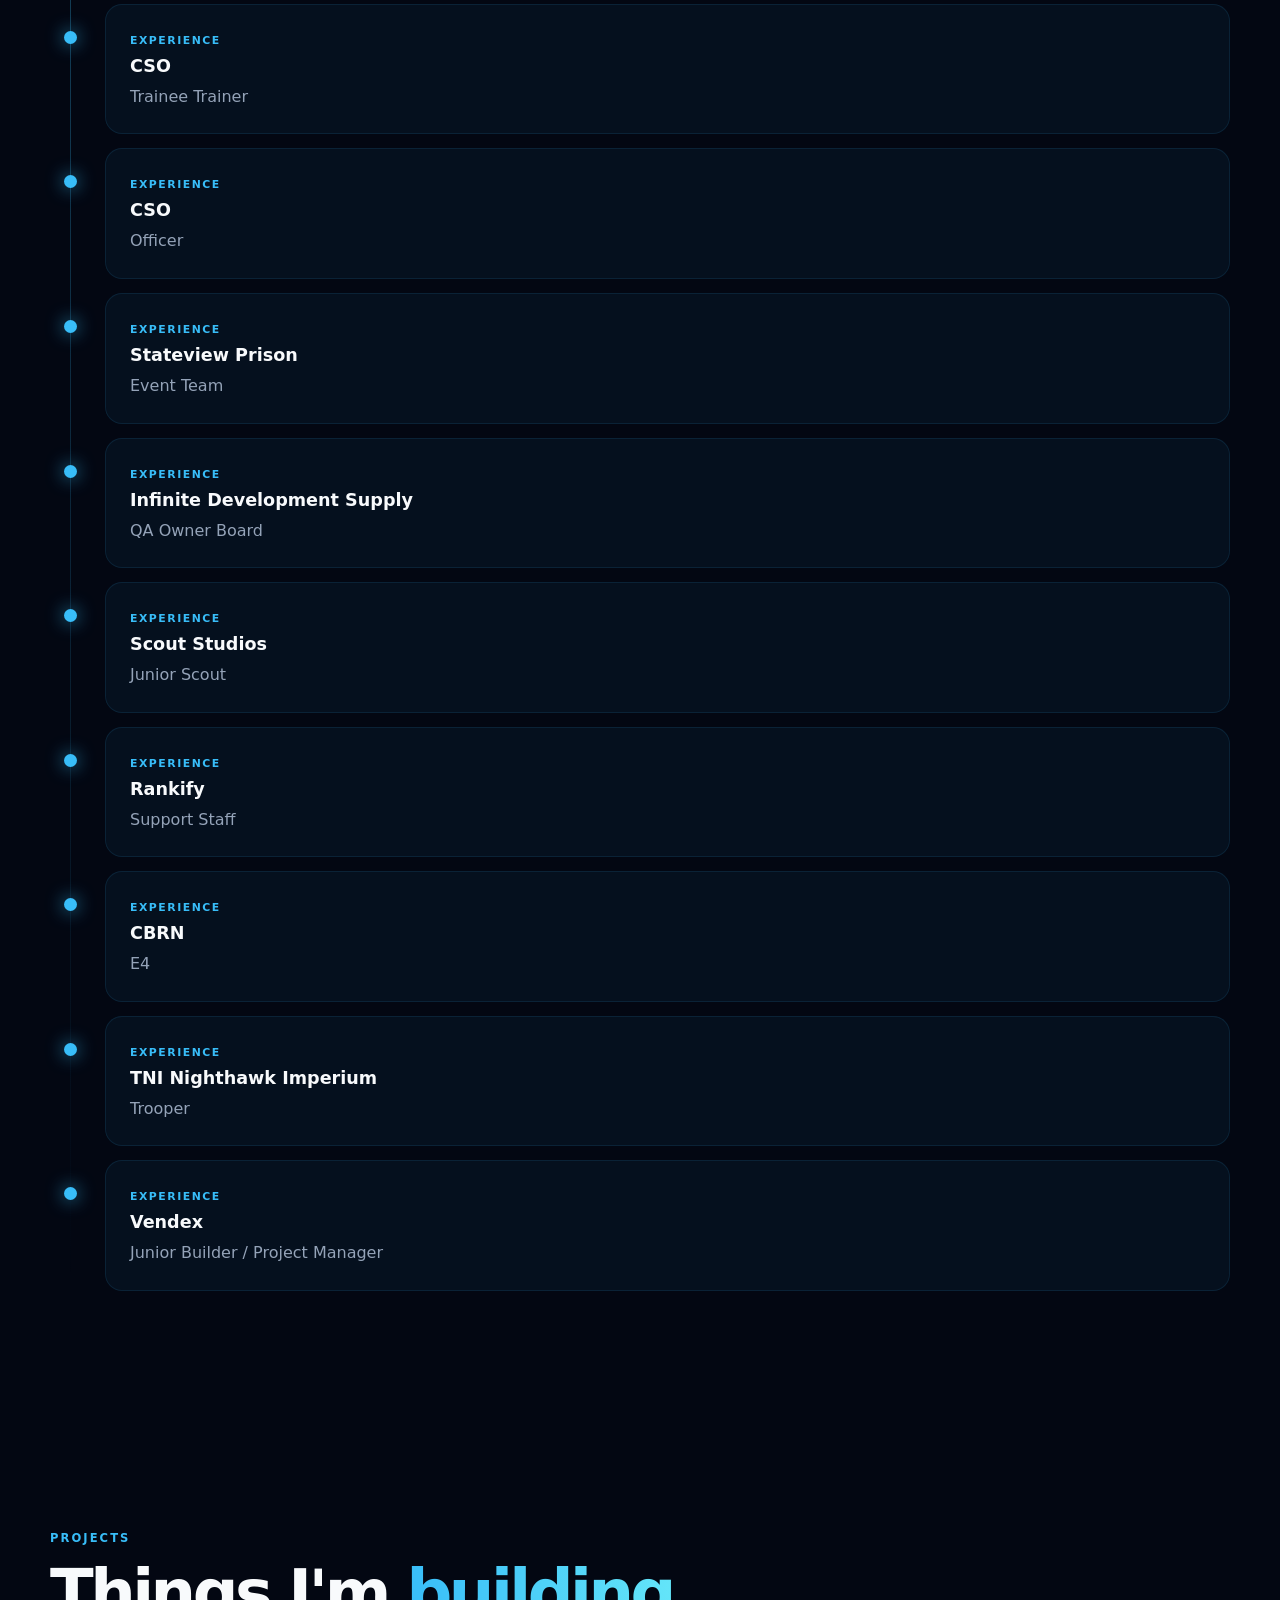
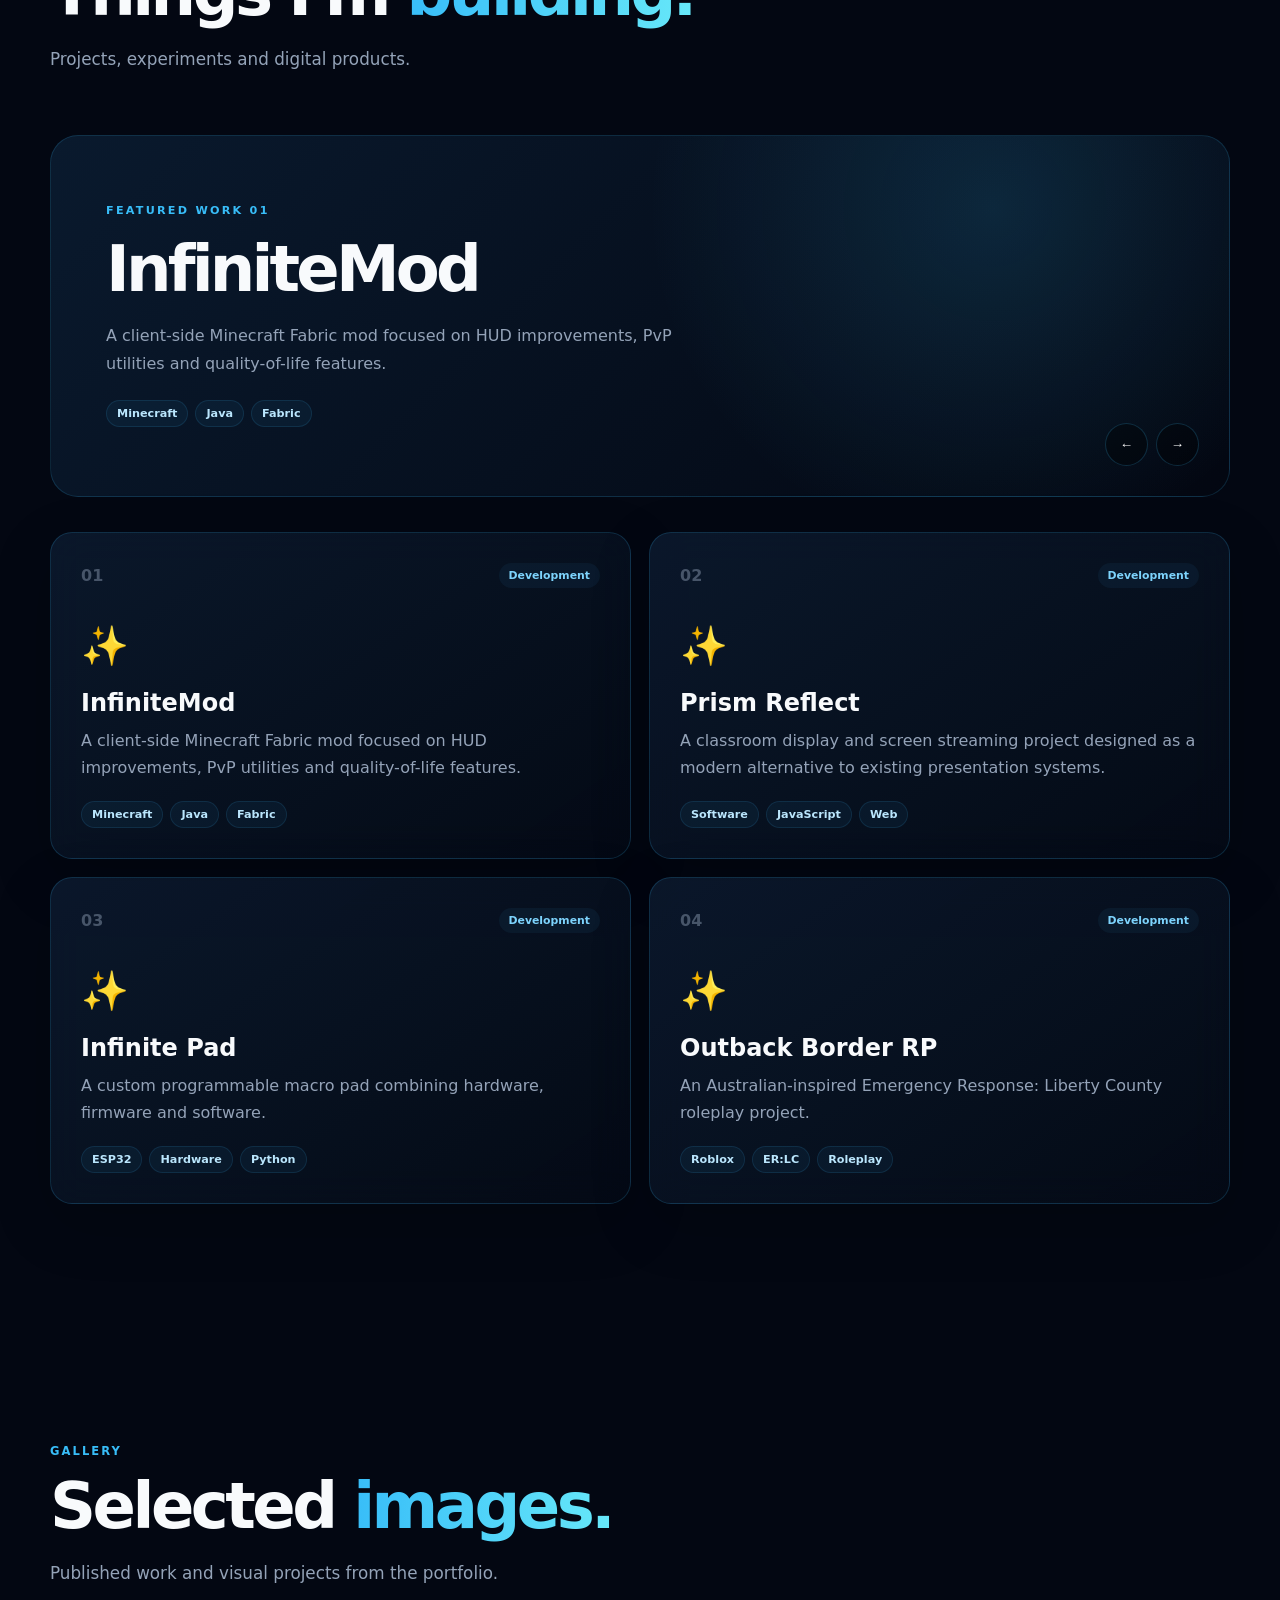
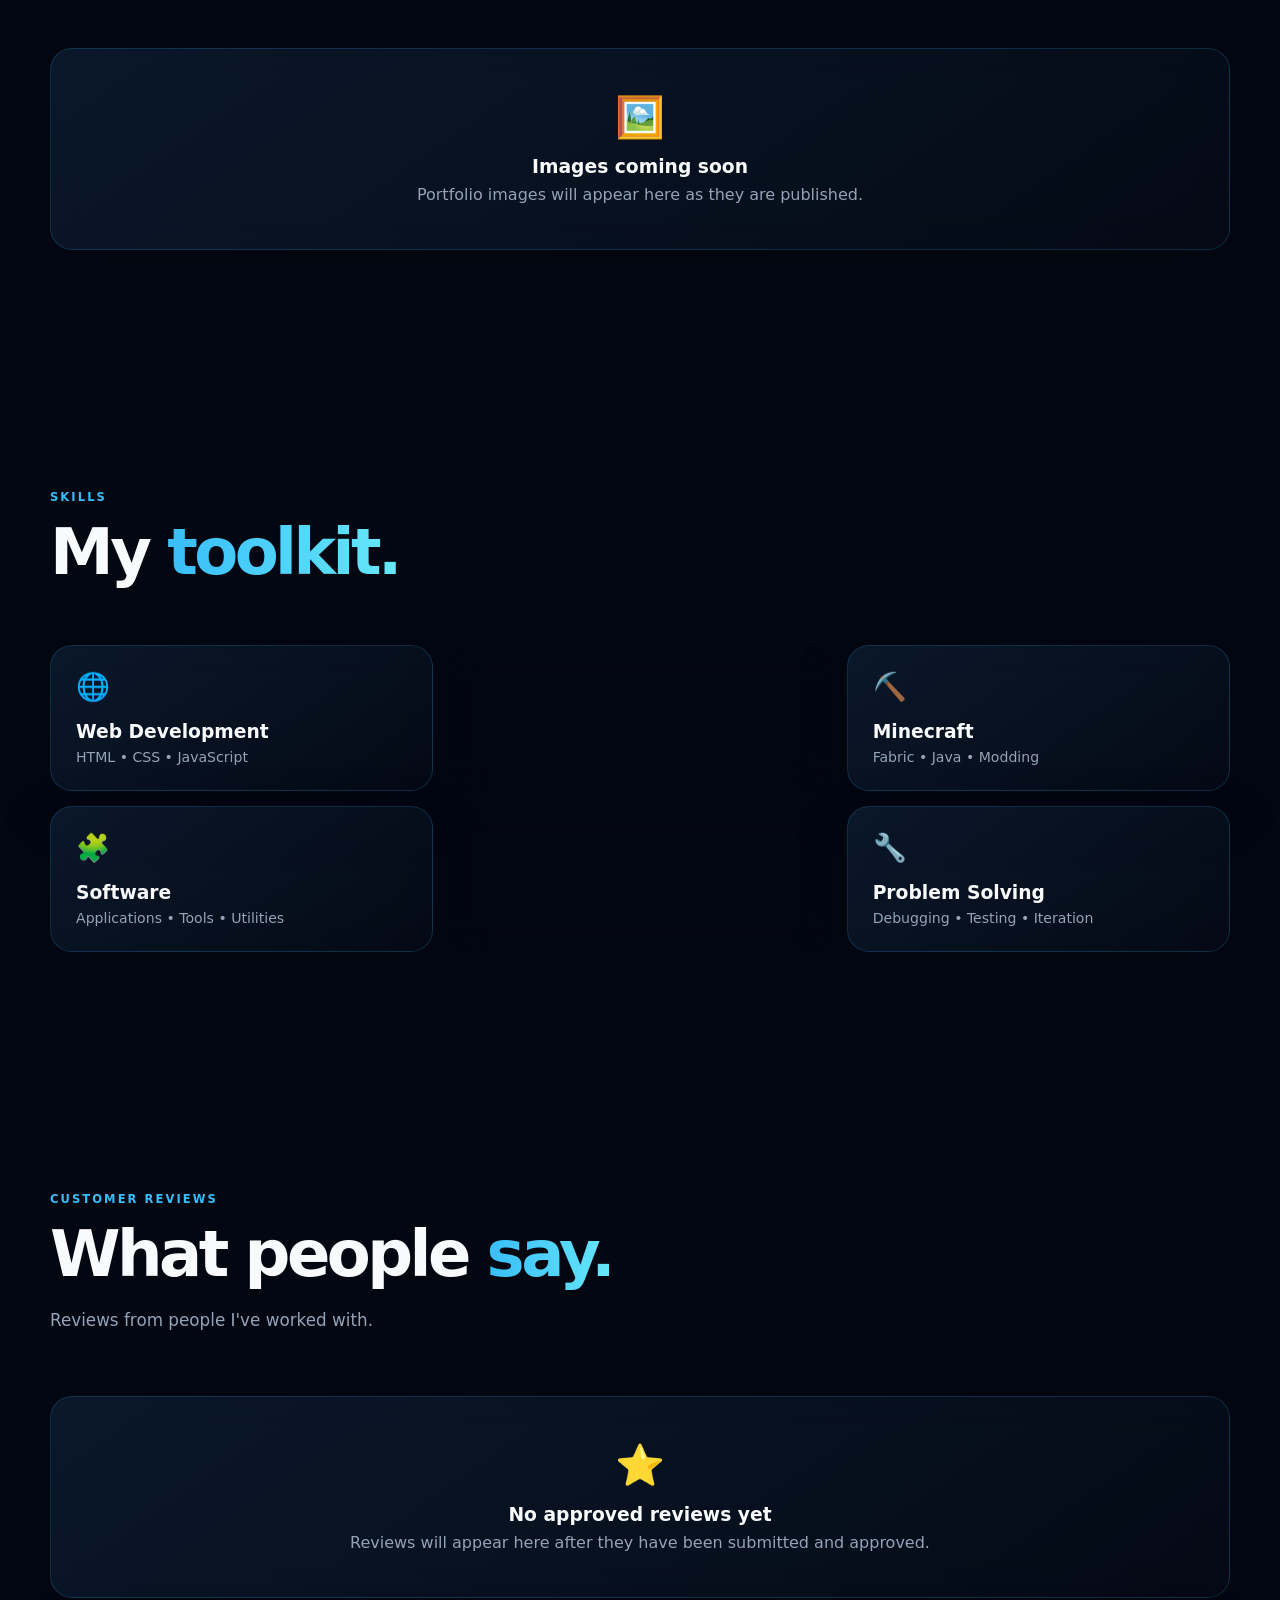
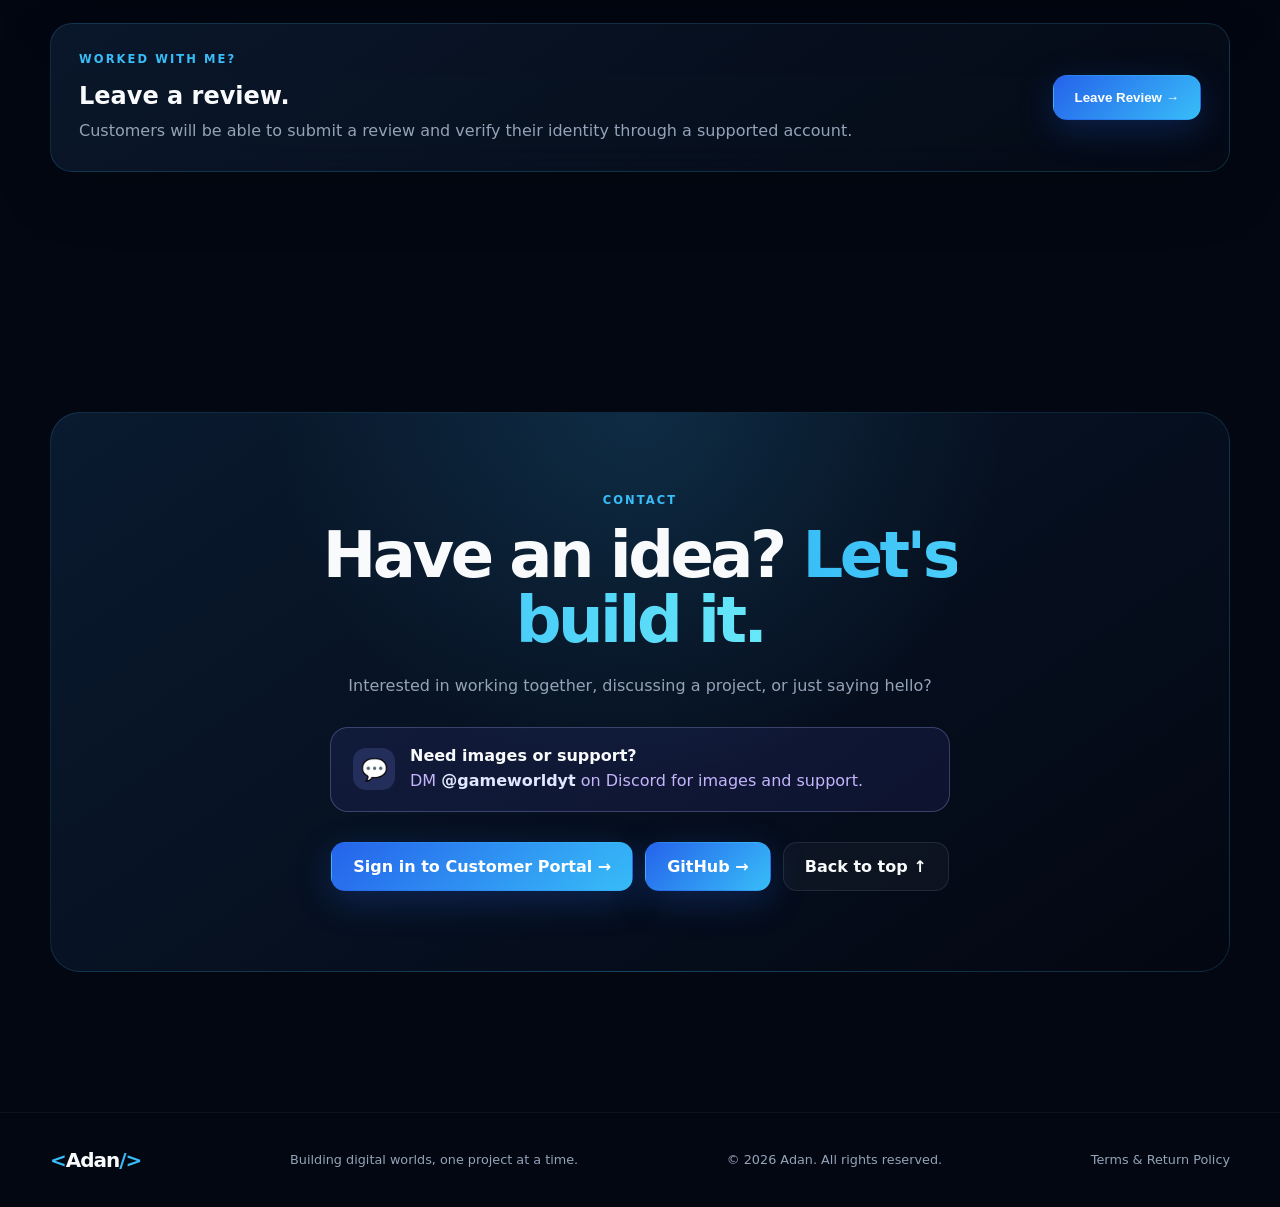
==== commit c43257eb: "Add terms and return policy Publish service terms and a ten-day return policy with a maximum 65 perc" ====
--- a/public/index.html
+++ b/public/index.html
@@ -464,6 +464,9 @@
             <p class="copyright">
                 © <span id="year"></span> Adan. All rights reserved.
             </p>
+            <p class="copyright">
+                <a href="terms.html">Terms &amp; Return Policy</a>
+            </p>
 
         </div>
 
